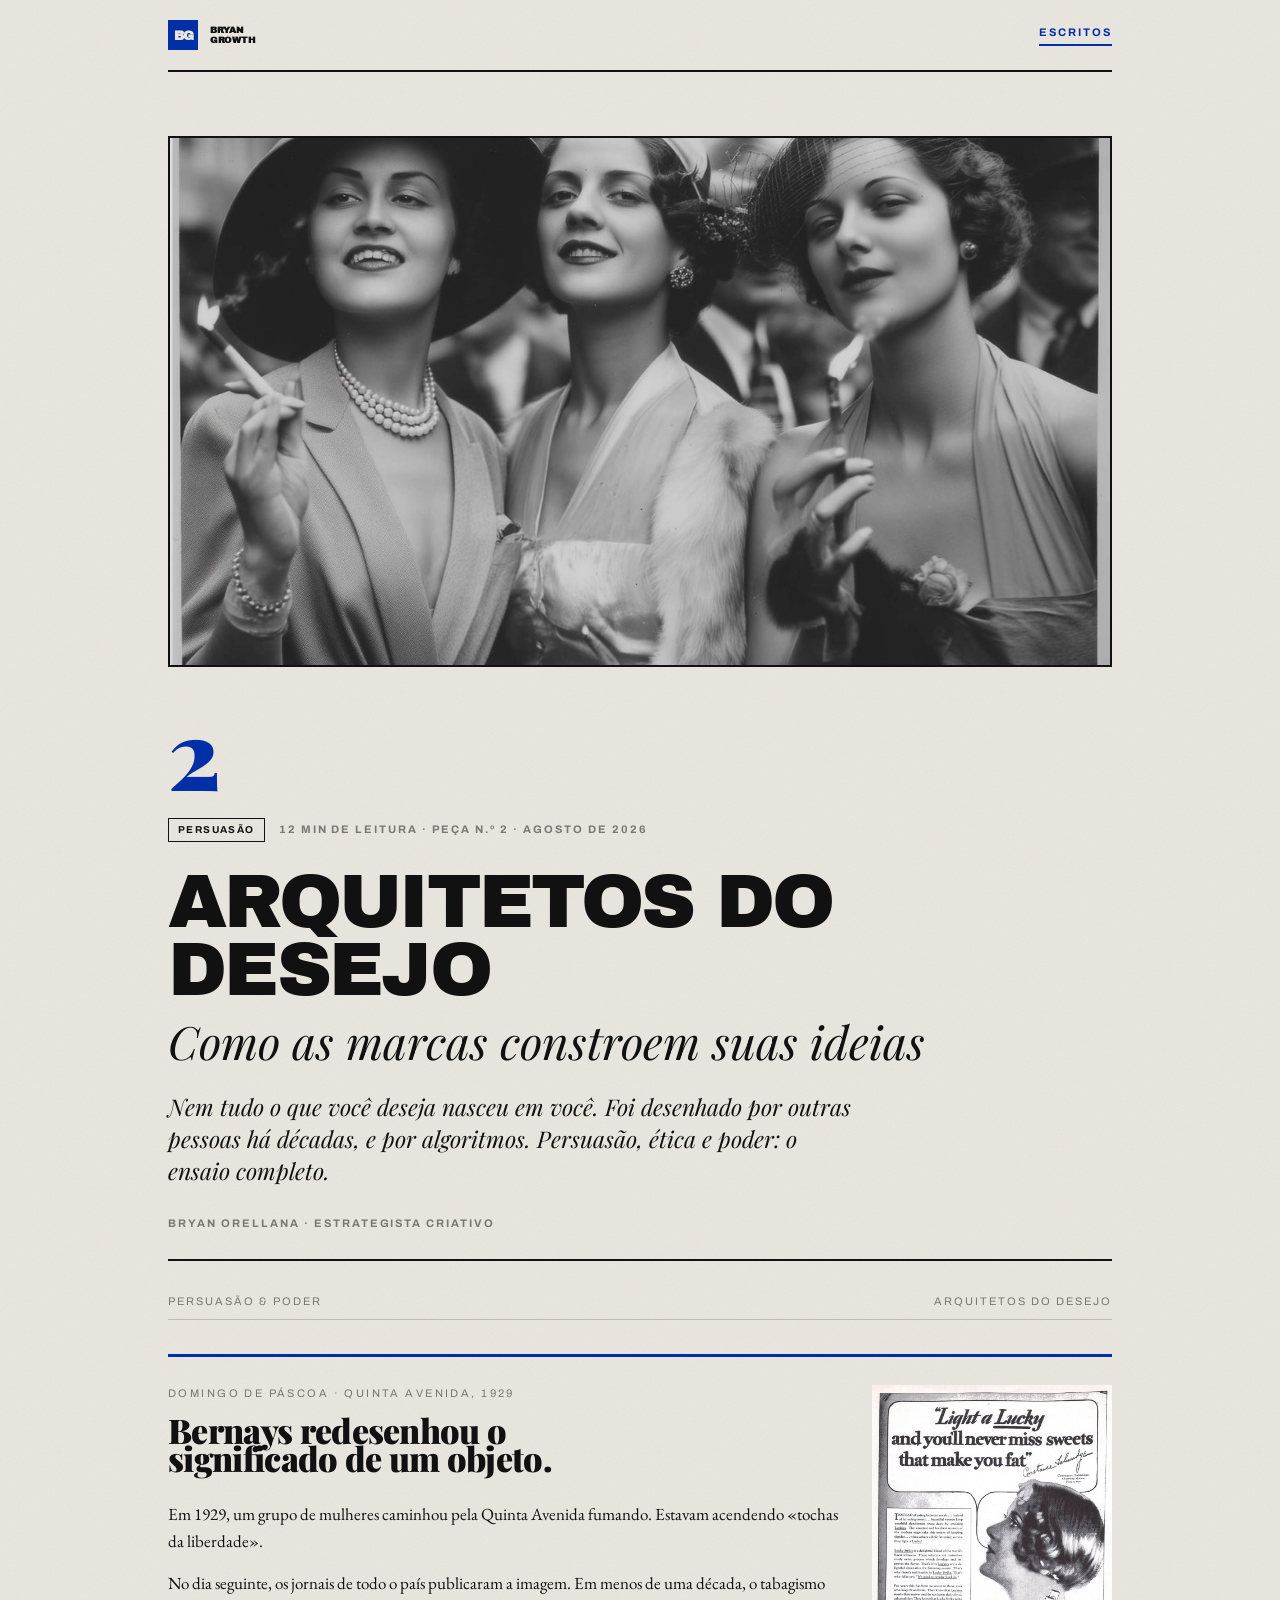
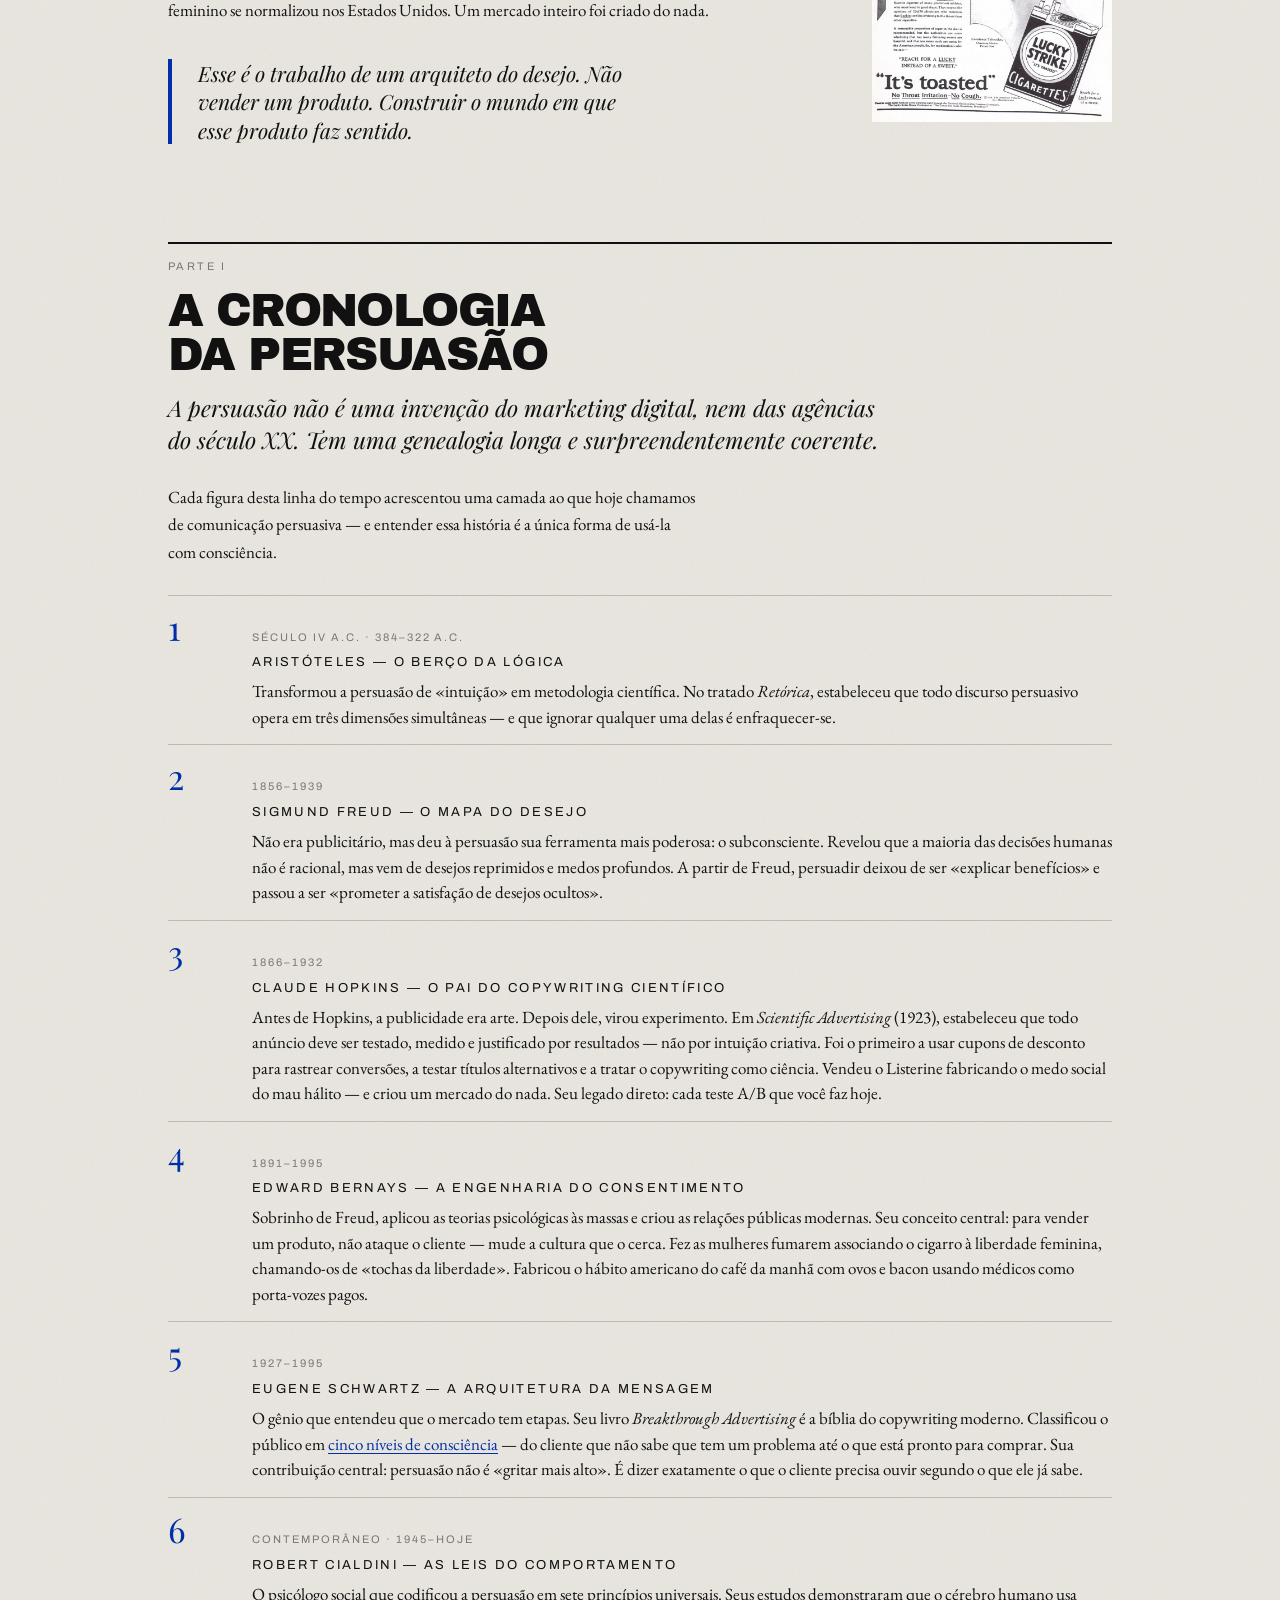
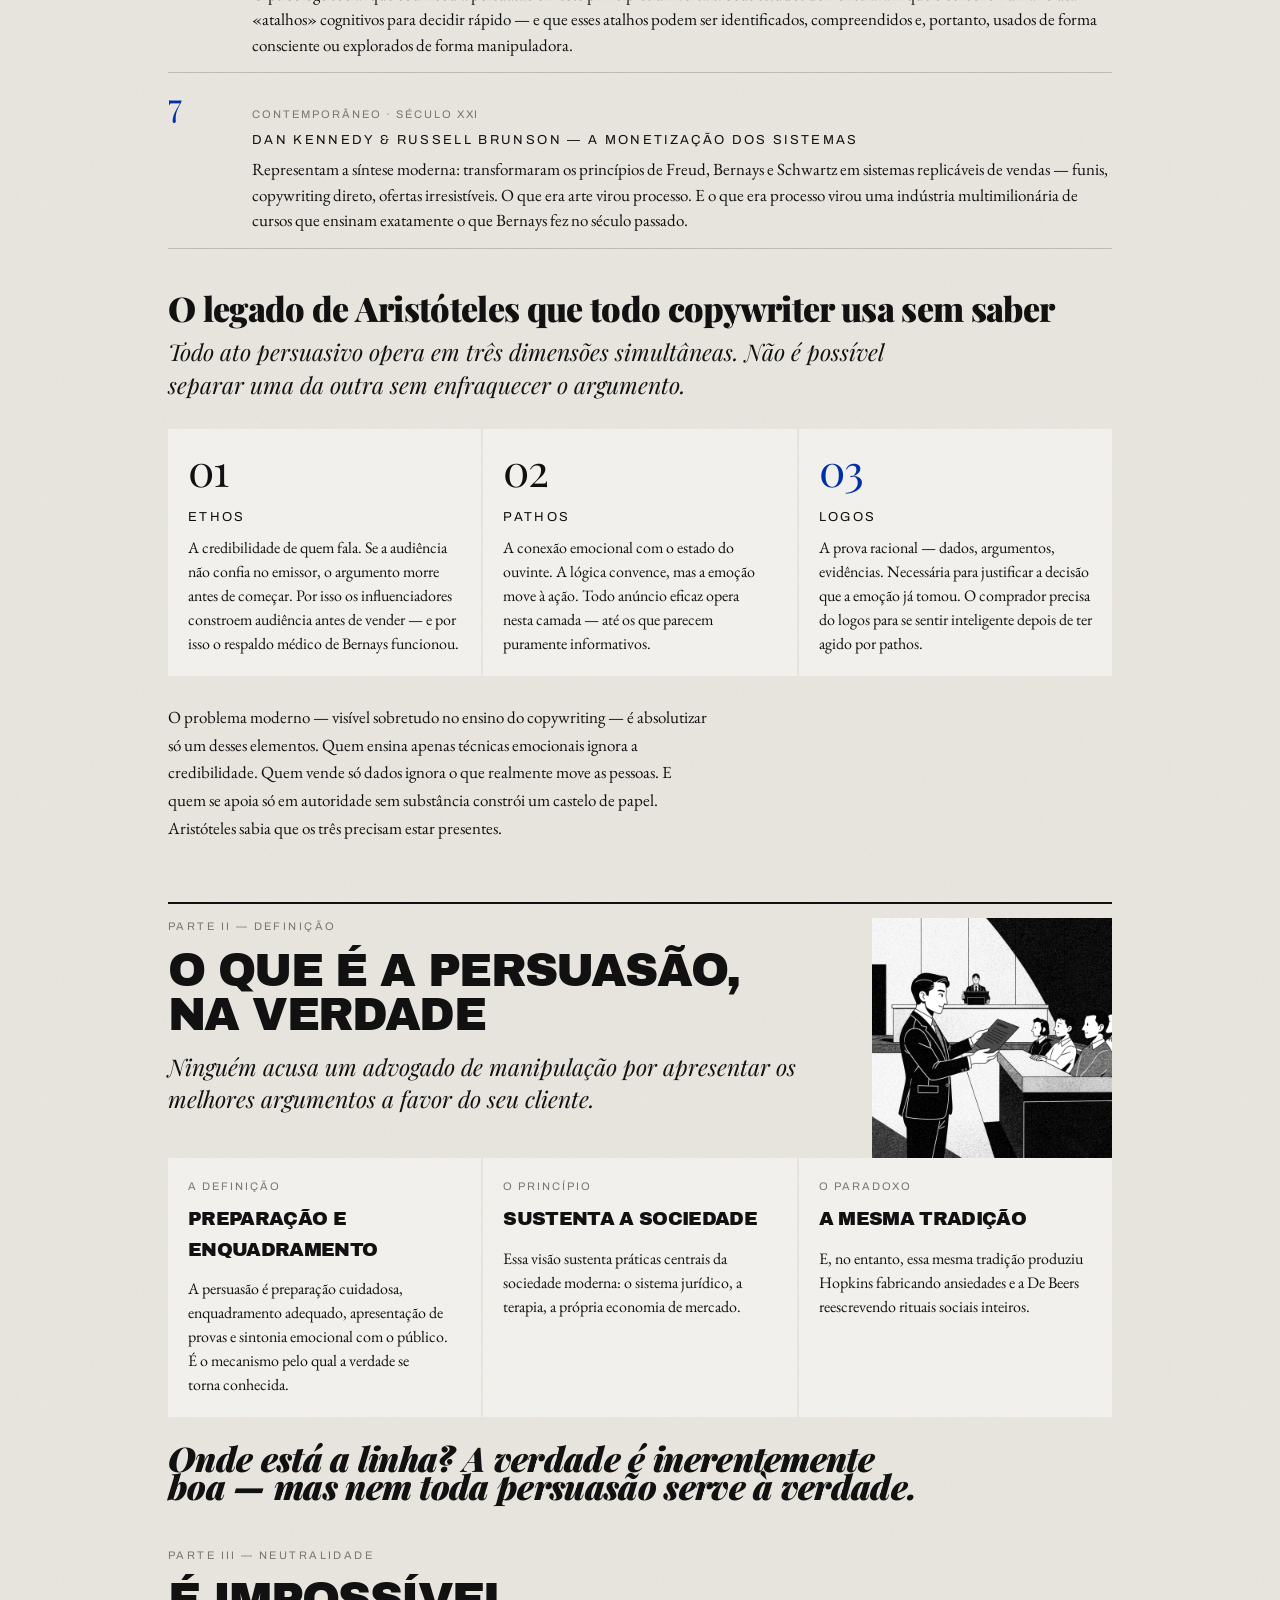
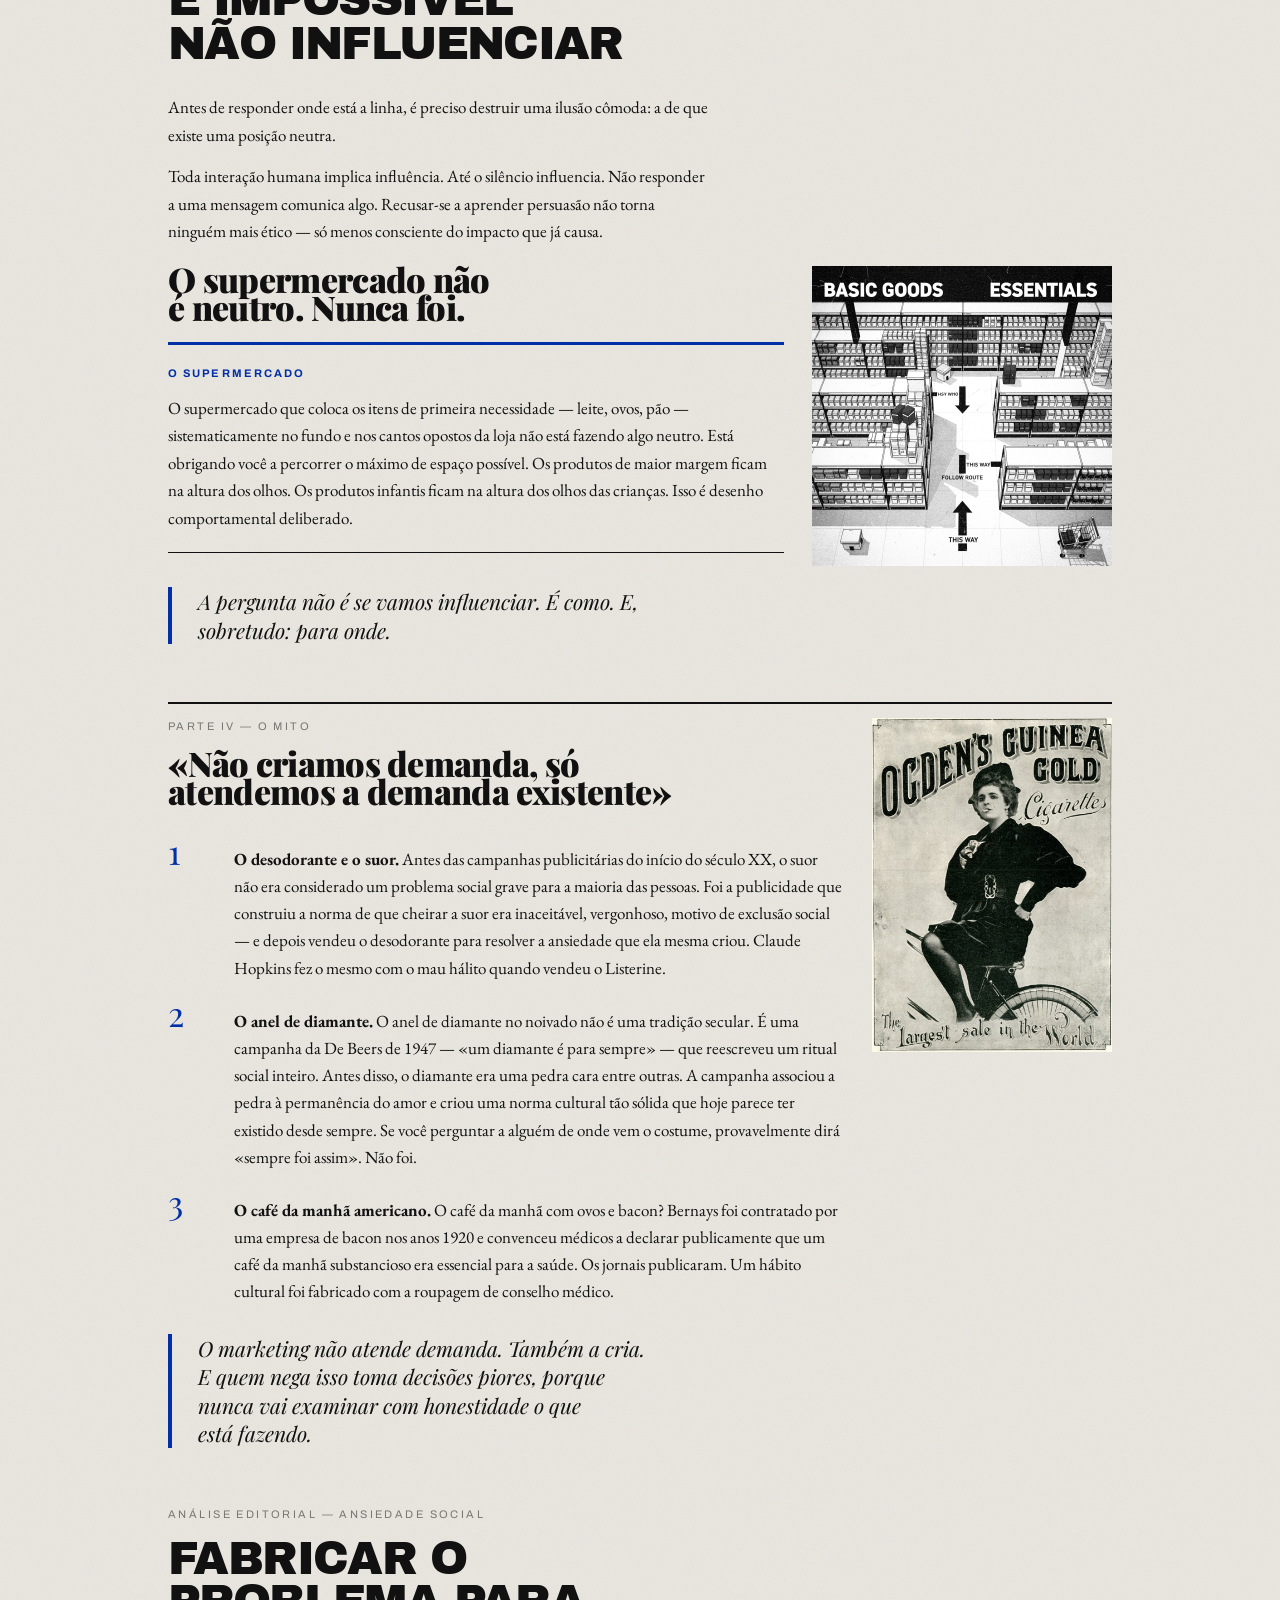
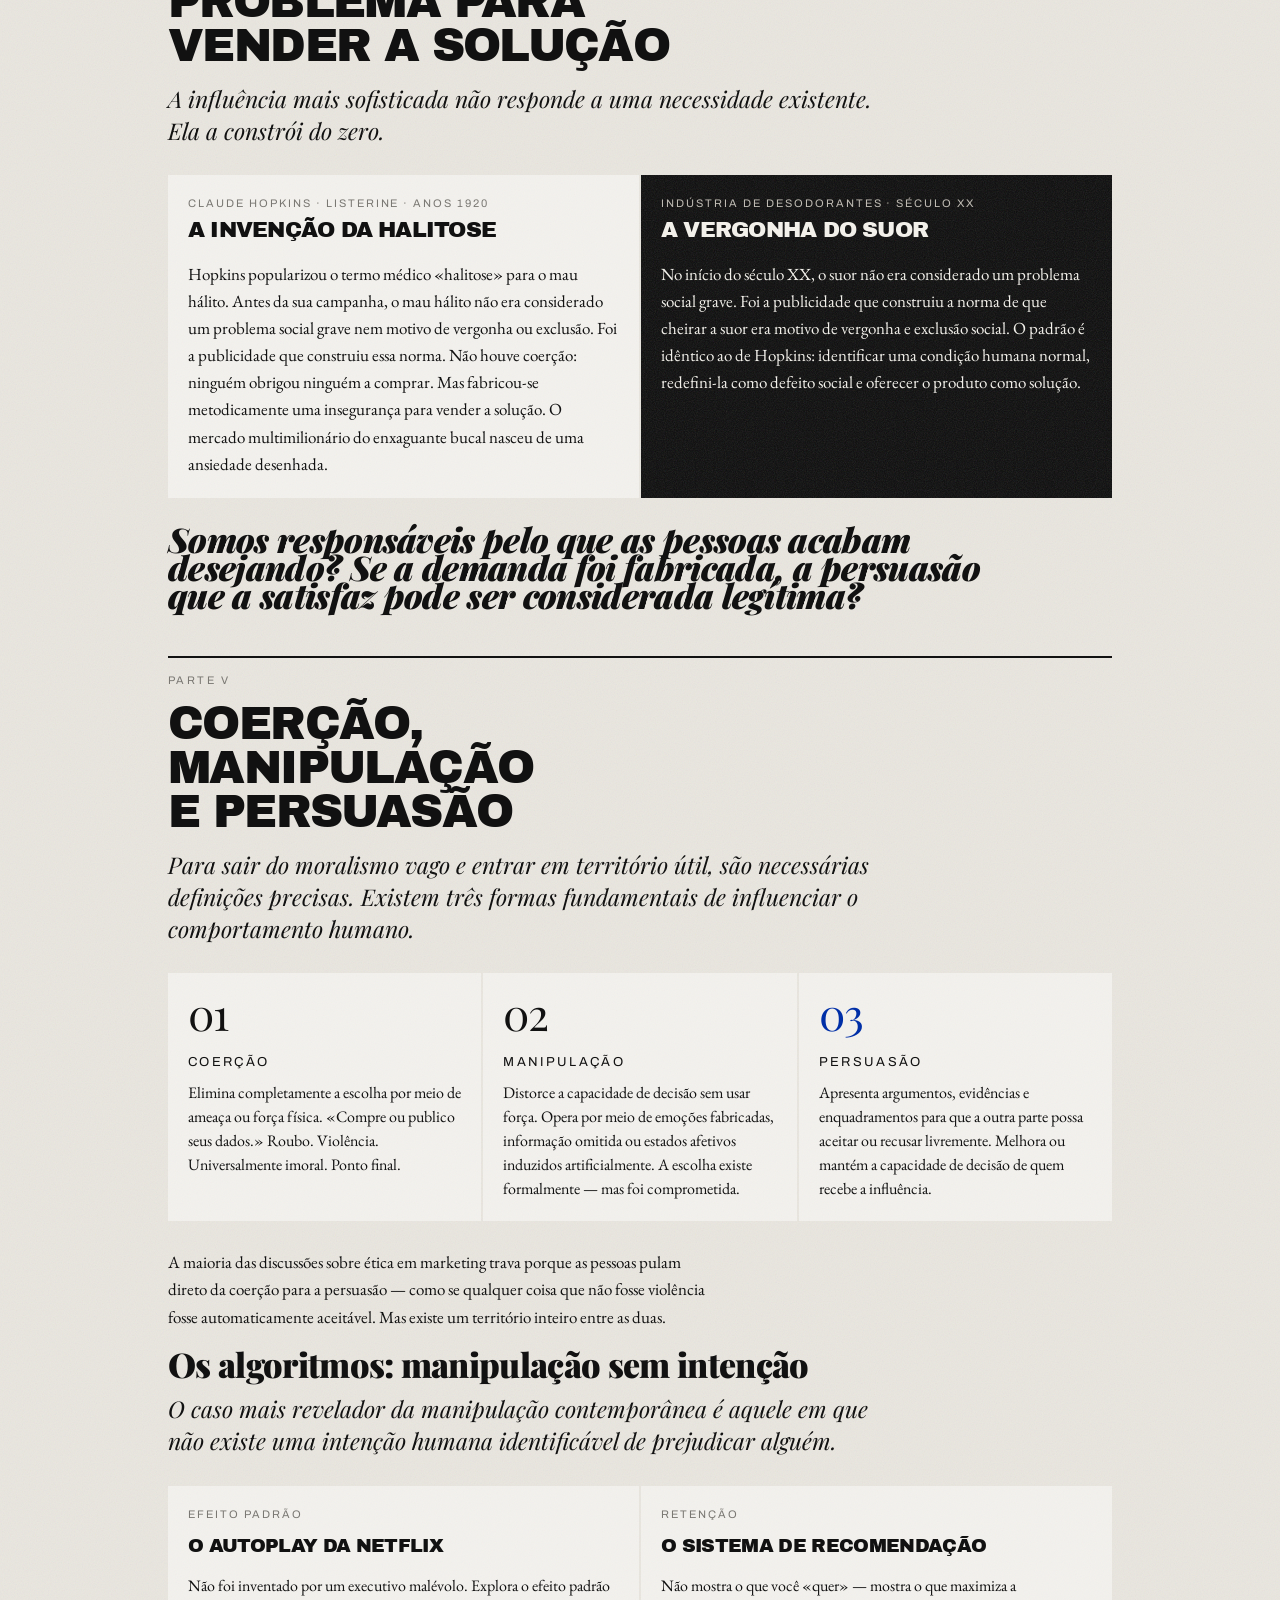
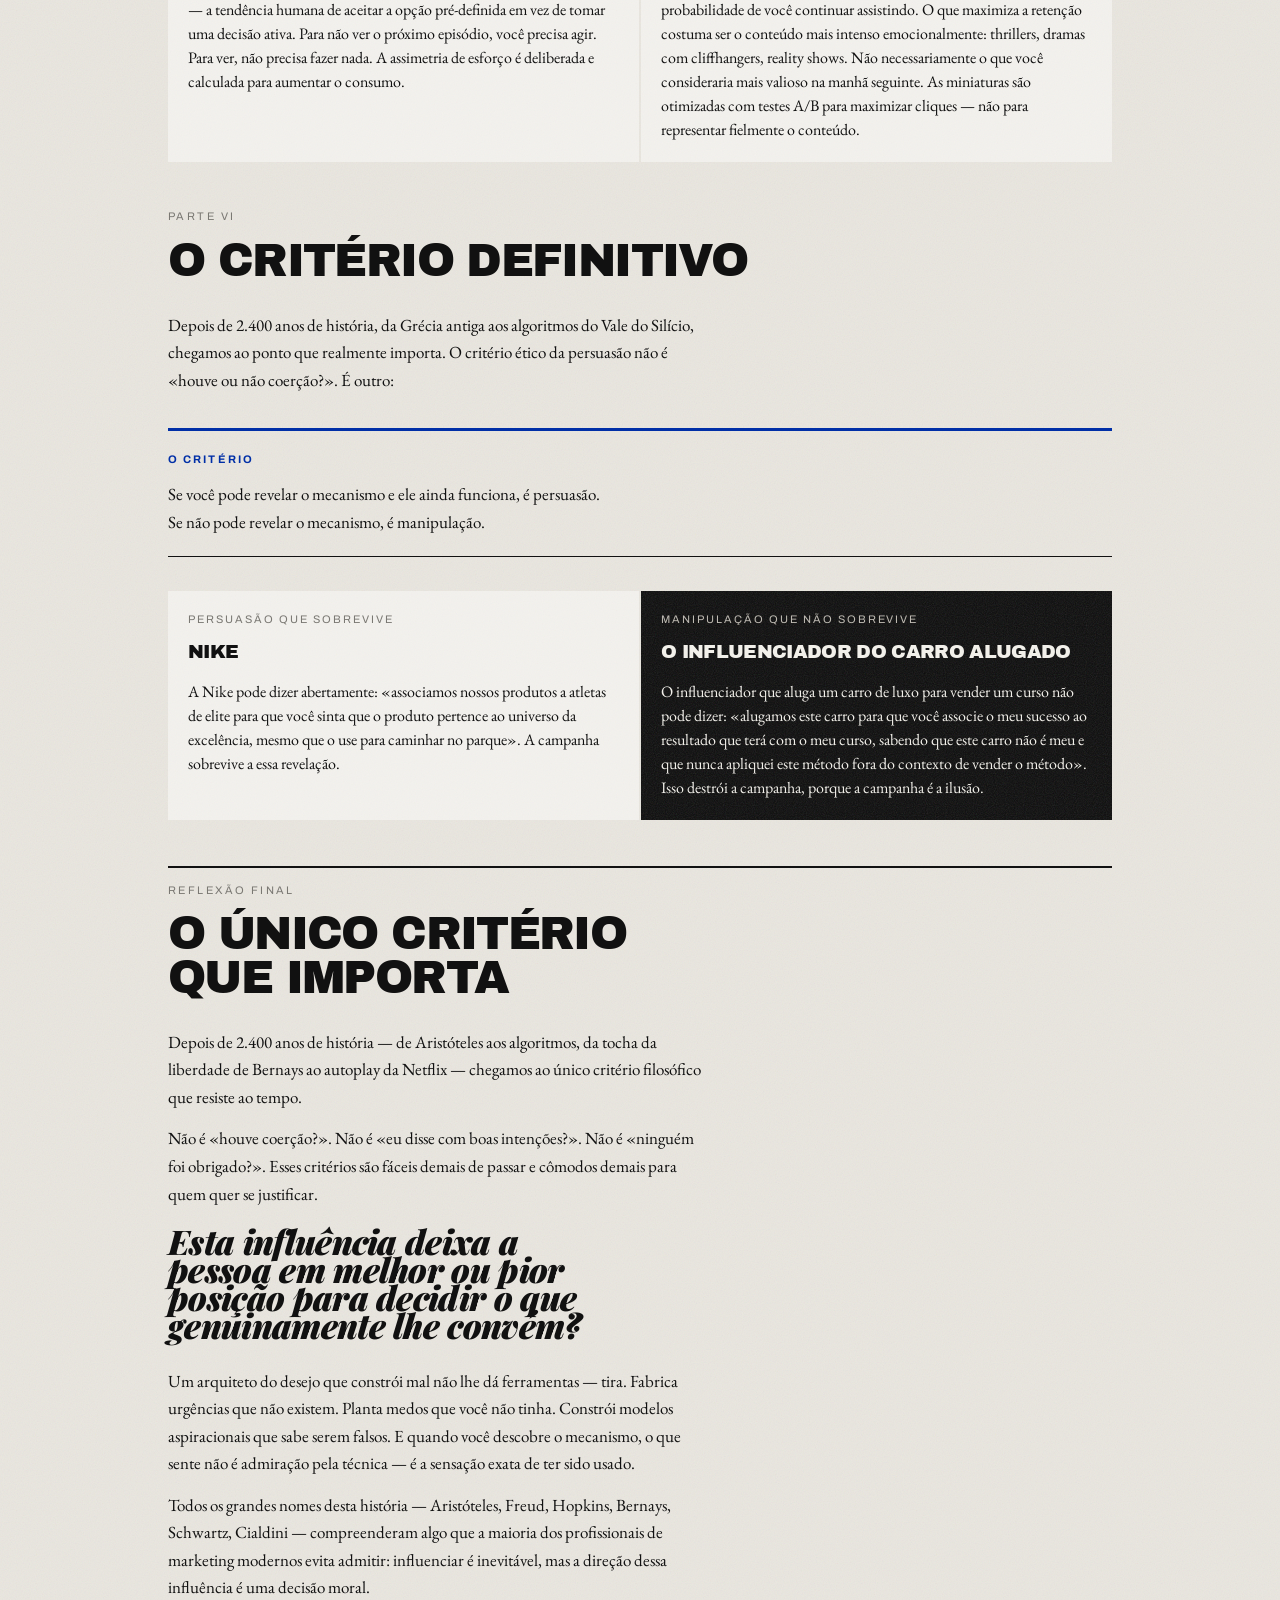
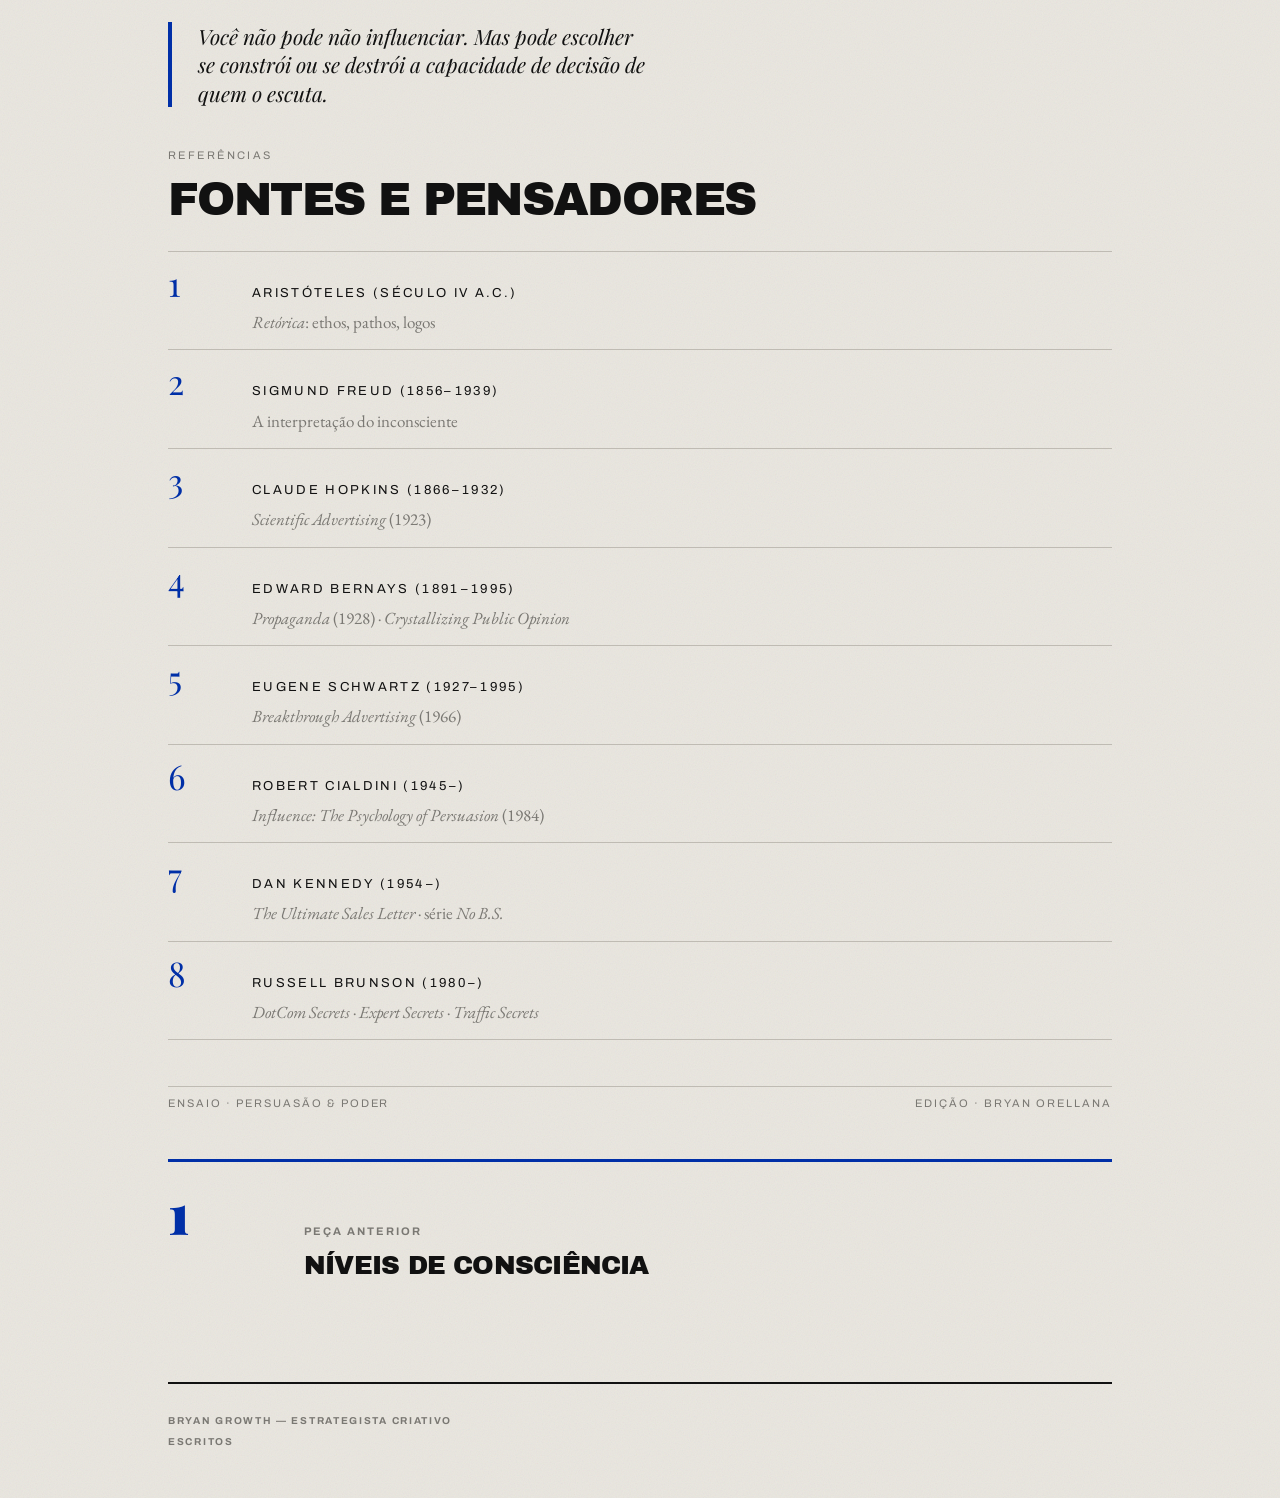
==== escritos/arquitetos-do-desejo/index.html @ 9d0dfe06 "Peça 2 em português: Arquitetos do desejo Tradução completa do ensaio para pt-BR (título, metas, cor" ====
<!DOCTYPE html>
<html lang="pt-BR">
<head>
<meta charset="utf-8">
<meta name="viewport" content="width=device-width, initial-scale=1">
<title>Arquitetos do desejo — Peça n.º 2 · Bryan Growth</title>
<meta name="description" content="Como as marcas constroem suas ideias. De Aristóteles aos algoritmos: a cronologia da persuasão, a diferença entre coerção, manipulação e persuasão, e o único critério que resiste ao tempo.">
<meta name="theme-color" content="#E9E6DF">
<meta property="og:type" content="article">
<meta property="og:title" content="Arquitetos do desejo — Como as marcas constroem suas ideias">
<meta property="og:description" content="Nem tudo o que você deseja nasceu em você. Foi desenhado por outras pessoas há décadas, e por algoritmos.">
<meta property="og:image" content="imagens/img-1.jpg">
<link rel="icon" type="image/svg+xml" href="../../assets/logo/logo-bg-positivo.svg">
<link rel="preconnect" href="https://fonts.googleapis.com">
<link rel="preconnect" href="https://fonts.gstatic.com" crossorigin>
<link rel="stylesheet" href="../../assets/css/bryan-growth.css">
</head>
<body>
<div class="sitio">

  <div class="marco">
    <header class="encabezado">
      <a class="encabezado__marca" href="../../index.html" aria-label="Bryan Growth — início">
        <svg class="marca" viewBox="0 0 360 100" height="30" width="108" role="img" aria-label="Bryan Growth">
          <title>Bryan Growth — monograma BG</title>
          <rect width="100" height="100" fill="#002FA7"></rect>
          <text x="51.2" y="68" text-anchor="middle" font-family="Archivo Black, Arial Black, Helvetica, sans-serif" font-weight="900" font-size="44" letter-spacing="-2.42" fill="#E9E6DF">BG</text>
          <text x="140" y="44" font-family="Archivo Black, Arial Black, Helvetica, sans-serif" font-weight="900" font-size="30" letter-spacing="-0.9" fill="#111111">BRYAN</text>
          <text x="140" y="78" font-family="Archivo Black, Arial Black, Helvetica, sans-serif" font-weight="900" font-size="30" letter-spacing="-0.9" fill="#111111">GROWTH</text>
        </svg>
      </a>
      <nav class="encabezado__nav" aria-label="Principal">
        <a class="encabezado__enlace encabezado__enlace--activo" href="../../index.html">Escritos</a>
      </nav>
    </header>
  </div>

  <article class="artigo marco">

    <!-- Portada 16:9 -->
    <img class="portadilla" src="imagens/img-1.jpg" alt="" width="1200" height="675" fetchpriority="high">

    <header class="artigo__cab">
      <div class="numero numero--xl numero--klein" aria-label="Peça número 2"><div class="numero__n">2</div></div>
      <div class="artigo__meta">
        <span class="etiqueta">Persuasão</span>
        <span class="versalita versalita--gris">12 min de leitura · Peça n.º 2 · agosto de 2026</span>
      </div>
      <h1 class="artigo__titulo">
        <span class="artigo__titulo-grotesca">Arquitetos do desejo</span>
        <span class="artigo__titulo-didona">Como as marcas constroem suas ideias</span>
      </h1>
      <p class="entradilla">Nem tudo o que você deseja nasceu em você. Foi desenhado por outras pessoas há décadas, e por algoritmos. Persuasão, ética e poder: o ensaio completo.</p>
      <div class="versalita versalita--gris artigo__autor">Bryan Orellana · estrategista criativo</div>
    </header>

    <hr class="filete filete--tinta">

    <div class="pagina">

      <div class="cabecera">
        <span class="solo-mobile">Peça n.º 2</span>
        <span class="solo-desktop">Persuasão &amp; poder</span>
        <span>Arquitetos do desejo</span>
      </div>

      <!-- Abertura: Domingo de Páscoa -->
      <section id="domingo-de-pascoa" class="disciplinas">
        <hr class="filete filete--acento">
        <div class="lado-foto">
          <div>
            <div class="sec-cab">
              <div class="kicker kicker--ancho">Domingo de Páscoa · Quinta Avenida, 1929</div>
              <h2 class="titular titular--didona titular--golpe">Bernays redesenhou o significado de um objeto.</h2>
            </div>
            <p class="cuerpo">Em 1929, um grupo de mulheres caminhou pela Quinta Avenida fumando. Estavam acendendo «tochas da liberdade».</p>
            <p class="cuerpo">No dia seguinte, os jornais de todo o país publicaram a imagem. Em menos de uma década, o tabagismo feminino se normalizou nos Estados Unidos. Um mercado inteiro foi criado do nada.</p>
            <figure class="cita">
              <blockquote><p class="cita__texto">Esse é o trabalho de um arquiteto do desejo. Não vender um produto. Construir o mundo em que esse produto faz sentido.</p></blockquote>
            </figure>
          </div>
          <div class="lado-foto__foto"><img class="foto" src="imagens/img-2.jpg" alt="Anúncio da Lucky Strike de 1929: «Reach for a Lucky instead of a sweet»" width="856" height="1200" loading="lazy"></div>
        </div>
      </section>

      <!-- Parte I — Cronologia -->
      <section id="cronologia">
        <hr class="filete filete--tinta">
        <div class="sec-cab" style="padding-top:14px">
          <div class="kicker kicker--ancho">Parte I</div>
          <h2 class="titular titular--grotesca titular--seccion">A cronologia da persuasão</h2>
          <p class="entradilla">A persuasão não é uma invenção do marketing digital, nem das agências do século XX. Tem uma genealogia longa e surpreendentemente coerente.</p>
        </div>
        <div class="texto">
          <p class="cuerpo">Cada figura desta linha do tempo acrescentou uma camada ao que hoje chamamos de comunicação persuasiva — e entender essa história é a única forma de usá-la com consciência.</p>
        </div>
        <div class="niveles" style="margin-top:28px">
          <div class="nivel">
            <div class="numero numero--m numero--klein"><div class="numero__n">1</div></div>
            <div>
              <div class="nivel__kicker">Século IV a.C. · 384–322 a.C.</div>
              <div class="nivel__titulo">Aristóteles — O berço da lógica</div>
              <p class="nivel__texto nivel__texto--tinta">Transformou a persuasão de «intuição» em metodologia científica. No tratado <em>Retórica</em>, estabeleceu que todo discurso persuasivo opera em três dimensões simultâneas — e que ignorar qualquer uma delas é enfraquecer-se.</p>
            </div>
          </div>
          <div class="nivel">
            <div class="numero numero--m numero--klein"><div class="numero__n">2</div></div>
            <div>
              <div class="nivel__kicker">1856–1939</div>
              <div class="nivel__titulo">Sigmund Freud — O mapa do desejo</div>
              <p class="nivel__texto nivel__texto--tinta">Não era publicitário, mas deu à persuasão sua ferramenta mais poderosa: o subconsciente. Revelou que a maioria das decisões humanas não é racional, mas vem de desejos reprimidos e medos profundos. A partir de Freud, persuadir deixou de ser «explicar benefícios» e passou a ser «prometer a satisfação de desejos ocultos».</p>
            </div>
          </div>
          <div class="nivel">
            <div class="numero numero--m numero--klein"><div class="numero__n">3</div></div>
            <div>
              <div class="nivel__kicker">1866–1932</div>
              <div class="nivel__titulo">Claude Hopkins — O pai do copywriting científico</div>
              <p class="nivel__texto nivel__texto--tinta">Antes de Hopkins, a publicidade era arte. Depois dele, virou experimento. Em <em>Scientific Advertising</em> (1923), estabeleceu que todo anúncio deve ser testado, medido e justificado por resultados — não por intuição criativa. Foi o primeiro a usar cupons de desconto para rastrear conversões, a testar títulos alternativos e a tratar o copywriting como ciência. Vendeu o Listerine fabricando o medo social do mau hálito — e criou um mercado do nada. Seu legado direto: cada teste A/B que você faz hoje.</p>
            </div>
          </div>
          <div class="nivel">
            <div class="numero numero--m numero--klein"><div class="numero__n">4</div></div>
            <div>
              <div class="nivel__kicker">1891–1995</div>
              <div class="nivel__titulo">Edward Bernays — A engenharia do consentimento</div>
              <p class="nivel__texto nivel__texto--tinta">Sobrinho de Freud, aplicou as teorias psicológicas às massas e criou as relações públicas modernas. Seu conceito central: para vender um produto, não ataque o cliente — mude a cultura que o cerca. Fez as mulheres fumarem associando o cigarro à liberdade feminina, chamando-os de «tochas da liberdade». Fabricou o hábito americano do café da manhã com ovos e bacon usando médicos como porta-vozes pagos.</p>
            </div>
          </div>
          <div class="nivel">
            <div class="numero numero--m numero--klein"><div class="numero__n">5</div></div>
            <div>
              <div class="nivel__kicker">1927–1995</div>
              <div class="nivel__titulo">Eugene Schwartz — A arquitetura da mensagem</div>
              <p class="nivel__texto nivel__texto--tinta">O gênio que entendeu que o mercado tem etapas. Seu livro <em>Breakthrough Advertising</em> é a bíblia do copywriting moderno. Classificou o público em <a href="../niveis-de-consciencia/">cinco níveis de consciência</a> — do cliente que não sabe que tem um problema até o que está pronto para comprar. Sua contribuição central: persuasão não é «gritar mais alto». É dizer exatamente o que o cliente precisa ouvir segundo o que ele já sabe.</p>
            </div>
          </div>
          <div class="nivel">
            <div class="numero numero--m numero--klein"><div class="numero__n">6</div></div>
            <div>
              <div class="nivel__kicker">Contemporâneo · 1945–hoje</div>
              <div class="nivel__titulo">Robert Cialdini — As leis do comportamento</div>
              <p class="nivel__texto nivel__texto--tinta">O psicólogo social que codificou a persuasão em sete princípios universais. Seus estudos demonstraram que o cérebro humano usa «atalhos» cognitivos para decidir rápido — e que esses atalhos podem ser identificados, compreendidos e, portanto, usados de forma consciente ou explorados de forma manipuladora.</p>
            </div>
          </div>
          <div class="nivel">
            <div class="numero numero--m numero--klein"><div class="numero__n">7</div></div>
            <div>
              <div class="nivel__kicker">Contemporâneo · século XXI</div>
              <div class="nivel__titulo">Dan Kennedy &amp; Russell Brunson — A monetização dos sistemas</div>
              <p class="nivel__texto nivel__texto--tinta">Representam a síntese moderna: transformaram os princípios de Freud, Bernays e Schwartz em sistemas replicáveis de vendas — funis, copywriting direto, ofertas irresistíveis. O que era arte virou processo. E o que era processo virou uma indústria multimilionária de cursos que ensinam exatamente o que Bernays fez no século passado.</p>
            </div>
          </div>
        </div>
      </section>

      <!-- Aristóteles: Ethos, Pathos, Logos -->
      <section id="aristoteles">
        <div class="sec-cab">
          <h2 class="titular titular--didona titular--golpe">O legado de Aristóteles que todo copywriter usa sem saber</h2>
          <p class="entradilla">Todo ato persuasivo opera em três dimensões simultâneas. Não é possível separar uma da outra sem enfraquecer o argumento.</p>
        </div>
        <div class="mosaico mosaico--3" style="margin-bottom:28px">
          <div class="velo">
            <div class="numero numero--m"><div class="numero__n">01</div></div>
            <div class="velo__titulo">Ethos</div>
            <p class="velo__texto">A credibilidade de quem fala. Se a audiência não confia no emissor, o argumento morre antes de começar. Por isso os influenciadores constroem audiência antes de vender — e por isso o respaldo médico de Bernays funcionou.</p>
          </div>
          <div class="velo">
            <div class="numero numero--m"><div class="numero__n">02</div></div>
            <div class="velo__titulo">Pathos</div>
            <p class="velo__texto">A conexão emocional com o estado do ouvinte. A lógica convence, mas a emoção move à ação. Todo anúncio eficaz opera nesta camada — até os que parecem puramente informativos.</p>
          </div>
          <div class="velo">
            <div class="numero numero--m numero--klein"><div class="numero__n">03</div></div>
            <div class="velo__titulo">Logos</div>
            <p class="velo__texto">A prova racional — dados, argumentos, evidências. Necessária para justificar a decisão que a emoção já tomou. O comprador precisa do logos para se sentir inteligente depois de ter agido por pathos.</p>
          </div>
        </div>
        <div class="texto">
          <p class="cuerpo cuerpo--ultimo">O problema moderno — visível sobretudo no ensino do copywriting — é absolutizar só um desses elementos. Quem ensina apenas técnicas emocionais ignora a credibilidade. Quem vende só dados ignora o que realmente move as pessoas. E quem se apoia só em autoridade sem substância constrói um castelo de papel. Aristóteles sabia que os três precisam estar presentes.</p>
        </div>
      </section>

      <!-- Parte II — Definição -->
      <section id="definicao">
        <hr class="filete filete--tinta">
        <div class="lado-foto" style="padding-top:14px">
          <div>
            <div class="sec-cab">
              <div class="kicker kicker--ancho">Parte II — Definição</div>
              <h2 class="titular titular--grotesca titular--seccion">O que é a persuasão, na verdade</h2>
              <p class="entradilla">Ninguém acusa um advogado de manipulação por apresentar os melhores argumentos a favor do seu cliente.</p>
            </div>
          </div>
          <div class="lado-foto__foto"><img class="foto" src="imagens/img-4.jpg" alt="" width="1200" height="1200" loading="lazy"></div>
        </div>
        <div class="mosaico mosaico--3" style="margin-bottom:28px">
          <div class="velo">
            <div class="velo__kicker">A definição</div>
            <div class="fuerza__titulo">Preparação e enquadramento</div>
            <p class="velo__texto">A persuasão é preparação cuidadosa, enquadramento adequado, apresentação de provas e sintonia emocional com o público. É o mecanismo pelo qual a verdade se torna conhecida.</p>
          </div>
          <div class="velo">
            <div class="velo__kicker">O princípio</div>
            <div class="fuerza__titulo">Sustenta a sociedade</div>
            <p class="velo__texto">Essa visão sustenta práticas centrais da sociedade moderna: o sistema jurídico, a terapia, a própria economia de mercado.</p>
          </div>
          <div class="velo">
            <div class="velo__kicker">O paradoxo</div>
            <div class="fuerza__titulo">A mesma tradição</div>
            <p class="velo__texto">E, no entanto, essa mesma tradição produziu Hopkins fabricando ansiedades e a De Beers reescrevendo rituais sociais inteiros.</p>
          </div>
        </div>
        <h3 class="titular titular--didona titular--golpe titular--italica">Onde está a linha? A verdade é inerentemente boa — mas nem toda persuasão serve à verdade.</h3>
      </section>

      <!-- Parte III — Neutralidade -->
      <section id="neutralidade">
        <div class="sec-cab">
          <div class="kicker kicker--ancho">Parte III — Neutralidade</div>
          <h2 class="titular titular--grotesca titular--seccion">É impossível não influenciar</h2>
        </div>
        <div class="texto">
          <p class="cuerpo">Antes de responder onde está a linha, é preciso destruir uma ilusão cômoda: a de que existe uma posição neutra.</p>
          <p class="cuerpo cuerpo--sep">Toda interação humana implica influência. Até o silêncio influencia. Não responder a uma mensagem comunica algo. Recusar-se a aprender persuasão não torna ninguém mais ético — só menos consciente do impacto que já causa.</p>
        </div>
        <div class="lado-foto lado-foto--ancha">
          <div>
            <h3 class="titular titular--didona titular--golpe" style="margin-bottom:20px">O supermercado não é neutro. Nunca foi.</h3>
            <div class="nota" style="margin-top:0">
              <span class="nota__etiqueta">O supermercado</span>
              <div class="nota__cuerpo">O supermercado que coloca os itens de primeira necessidade — leite, ovos, pão — sistematicamente no fundo e nos cantos opostos da loja não está fazendo algo neutro. Está obrigando você a percorrer o máximo de espaço possível. Os produtos de maior margem ficam na altura dos olhos. Os produtos infantis ficam na altura dos olhos das crianças. Isso é desenho comportamental deliberado.</div>
            </div>
            <figure class="cita" style="margin-bottom:0">
              <blockquote><p class="cita__texto">A pergunta não é se vamos influenciar. É como. E, sobretudo: para onde.</p></blockquote>
            </figure>
          </div>
          <div class="lado-foto__foto"><img class="foto" src="imagens/img-5.jpg" alt="" width="1200" height="1200" loading="lazy"></div>
        </div>
      </section>

      <!-- Parte IV — O mito da demanda -->
      <section id="demanda">
        <hr class="filete filete--tinta">
        <div class="lado-foto lado-foto--abajo" style="padding-top:14px">
          <div>
            <div class="sec-cab">
              <div class="kicker kicker--ancho">Parte IV — O mito</div>
              <h2 class="titular titular--didona titular--golpe">«Não criamos demanda, só atendemos a demanda existente»</h2>
            </div>
            <div class="pasos" style="margin-bottom:28px">
              <div>
                <div class="numero numero--m numero--klein"><div class="numero__n">1</div></div>
                <p><strong>O desodorante e o suor.</strong> Antes das campanhas publicitárias do início do século XX, o suor não era considerado um problema social grave para a maioria das pessoas. Foi a publicidade que construiu a norma de que cheirar a suor era inaceitável, vergonhoso, motivo de exclusão social — e depois vendeu o desodorante para resolver a ansiedade que ela mesma criou. Claude Hopkins fez o mesmo com o mau hálito quando vendeu o Listerine.</p>
              </div>
              <div>
                <div class="numero numero--m numero--klein"><div class="numero__n">2</div></div>
                <p><strong>O anel de diamante.</strong> O anel de diamante no noivado não é uma tradição secular. É uma campanha da De Beers de 1947 — «um diamante é para sempre» — que reescreveu um ritual social inteiro. Antes disso, o diamante era uma pedra cara entre outras. A campanha associou a pedra à permanência do amor e criou uma norma cultural tão sólida que hoje parece ter existido desde sempre. Se você perguntar a alguém de onde vem o costume, provavelmente dirá «sempre foi assim». Não foi.</p>
              </div>
              <div>
                <div class="numero numero--m numero--klein"><div class="numero__n">3</div></div>
                <p><strong>O café da manhã americano.</strong> O café da manhã com ovos e bacon? Bernays foi contratado por uma empresa de bacon nos anos 1920 e convenceu médicos a declarar publicamente que um café da manhã substancioso era essencial para a saúde. Os jornais publicaram. Um hábito cultural foi fabricado com a roupagem de conselho médico.</p>
              </div>
            </div>
            <figure class="cita" style="margin:0">
              <blockquote><p class="cita__texto">O marketing não atende demanda. Também a cria. E quem nega isso toma decisões piores, porque nunca vai examinar com honestidade o que está fazendo.</p></blockquote>
            </figure>
          </div>
          <div class="lado-foto__foto"><img class="foto" src="imagens/img-3.jpg" alt="Anúncio da Ogden's Guinea Gold Cigarettes, fim do século XIX" width="862" height="1200" loading="lazy"></div>
        </div>
      </section>

      <!-- Ansiedade social -->
      <section id="ansiedade">
        <div class="sec-cab">
          <div class="kicker kicker--ancho">Análise editorial — Ansiedade social</div>
          <h2 class="titular titular--grotesca titular--seccion">Fabricar o problema para vender a solução</h2>
          <p class="entradilla">A influência mais sofisticada não responde a uma necessidade existente. Ela a constrói do zero.</p>
        </div>
        <div class="mosaico mosaico--2" style="margin-bottom:28px">
          <div class="velo">
            <div class="velo__kicker">Claude Hopkins · Listerine · anos 1920</div>
            <div class="producto__titulo">A invenção da halitose</div>
            <p class="producto__texto">Hopkins popularizou o termo médico «halitose» para o mau hálito. Antes da sua campanha, o mau hálito não era considerado um problema social grave nem motivo de vergonha ou exclusão. Foi a publicidade que construiu essa norma. Não houve coerção: ninguém obrigou ninguém a comprar. Mas fabricou-se metodicamente uma insegurança para vender a solução. O mercado multimilionário do enxaguante bucal nasceu de uma ansiedade desenhada.</p>
          </div>
          <div class="velo velo--negro">
            <div class="velo__kicker">Indústria de desodorantes · século XX</div>
            <div class="producto__titulo">A vergonha do suor</div>
            <p class="producto__texto">No início do século XX, o suor não era considerado um problema social grave. Foi a publicidade que construiu a norma de que cheirar a suor era motivo de vergonha e exclusão social. O padrão é idêntico ao de Hopkins: identificar uma condição humana normal, redefini-la como defeito social e oferecer o produto como solução.</p>
          </div>
        </div>
        <h3 class="titular titular--didona titular--golpe titular--italica">Somos responsáveis pelo que as pessoas acabam desejando? Se a demanda foi fabricada, a persuasão que a satisfaz pode ser considerada legítima?</h3>
      </section>

      <!-- Parte V — Coerção, manipulação e persuasão -->
      <section id="tres-formas">
        <hr class="filete filete--tinta">
        <div class="sec-cab" style="padding-top:14px">
          <div class="kicker kicker--ancho">Parte V</div>
          <h2 class="titular titular--grotesca titular--seccion">Coerção, manipulação e persuasão</h2>
          <p class="entradilla">Para sair do moralismo vago e entrar em território útil, são necessárias definições precisas. Existem três formas fundamentais de influenciar o comportamento humano.</p>
        </div>
        <div class="mosaico mosaico--3" style="margin-bottom:28px">
          <div class="velo">
            <div class="numero numero--m"><div class="numero__n">01</div></div>
            <div class="velo__titulo">Coerção</div>
            <p class="velo__texto">Elimina completamente a escolha por meio de ameaça ou força física. «Compre ou publico seus dados.» Roubo. Violência. Universalmente imoral. Ponto final.</p>
          </div>
          <div class="velo">
            <div class="numero numero--m"><div class="numero__n">02</div></div>
            <div class="velo__titulo">Manipulação</div>
            <p class="velo__texto">Distorce a capacidade de decisão sem usar força. Opera por meio de emoções fabricadas, informação omitida ou estados afetivos induzidos artificialmente. A escolha existe formalmente — mas foi comprometida.</p>
          </div>
          <div class="velo">
            <div class="numero numero--m numero--klein"><div class="numero__n">03</div></div>
            <div class="velo__titulo">Persuasão</div>
            <p class="velo__texto">Apresenta argumentos, evidências e enquadramentos para que a outra parte possa aceitar ou recusar livremente. Melhora ou mantém a capacidade de decisão de quem recebe a influência.</p>
          </div>
        </div>
        <div class="texto">
          <p class="cuerpo cuerpo--sep">A maioria das discussões sobre ética em marketing trava porque as pessoas pulam direto da coerção para a persuasão — como se qualquer coisa que não fosse violência fosse automaticamente aceitável. Mas existe um território inteiro entre as duas.</p>
        </div>
        <div class="sec-cab">
          <h3 class="titular titular--didona titular--golpe">Os algoritmos: manipulação sem intenção</h3>
          <p class="entradilla">O caso mais revelador da manipulação contemporânea é aquele em que não existe uma intenção humana identificável de prejudicar alguém.</p>
        </div>
        <div class="mosaico mosaico--2">
          <div class="velo">
            <div class="velo__kicker">Efeito padrão</div>
            <div class="fuerza__titulo">O autoplay da Netflix</div>
            <p class="velo__texto">Não foi inventado por um executivo malévolo. Explora o efeito padrão — a tendência humana de aceitar a opção pré-definida em vez de tomar uma decisão ativa. Para não ver o próximo episódio, você precisa agir. Para ver, não precisa fazer nada. A assimetria de esforço é deliberada e calculada para aumentar o consumo.</p>
          </div>
          <div class="velo">
            <div class="velo__kicker">Retenção</div>
            <div class="fuerza__titulo">O sistema de recomendação</div>
            <p class="velo__texto">Não mostra o que você «quer» — mostra o que maximiza a probabilidade de você continuar assistindo. O que maximiza a retenção costuma ser o conteúdo mais intenso emocionalmente: thrillers, dramas com cliffhangers, reality shows. Não necessariamente o que você consideraria mais valioso na manhã seguinte. As miniaturas são otimizadas com testes A/B para maximizar cliques — não para representar fielmente o conteúdo.</p>
          </div>
        </div>
      </section>

      <!-- Parte VI — O critério definitivo -->
      <section id="criterio">
        <div class="sec-cab">
          <div class="kicker kicker--ancho">Parte VI</div>
          <h2 class="titular titular--grotesca titular--seccion">O critério definitivo</h2>
        </div>
        <div class="texto">
          <p class="cuerpo">Depois de 2.400 anos de história, da Grécia antiga aos algoritmos do Vale do Silício, chegamos ao ponto que realmente importa. O critério ético da persuasão não é «houve ou não coerção?». É outro:</p>
        </div>
        <div class="nota">
          <span class="nota__etiqueta">O critério</span>
          <div class="nota__cuerpo">Se você pode revelar o mecanismo e ele ainda funciona, é persuasão.<br>Se não pode revelar o mecanismo, é manipulação.</div>
        </div>
        <div class="mosaico mosaico--2">
          <div class="velo">
            <div class="velo__kicker">Persuasão que sobrevive</div>
            <div class="fuerza__titulo">Nike</div>
            <p class="velo__texto">A Nike pode dizer abertamente: «associamos nossos produtos a atletas de elite para que você sinta que o produto pertence ao universo da excelência, mesmo que o use para caminhar no parque». A campanha sobrevive a essa revelação.</p>
          </div>
          <div class="velo velo--negro">
            <div class="velo__kicker">Manipulação que não sobrevive</div>
            <div class="fuerza__titulo">O influenciador do carro alugado</div>
            <p class="velo__texto">O influenciador que aluga um carro de luxo para vender um curso não pode dizer: «alugamos este carro para que você associe o meu sucesso ao resultado que terá com o meu curso, sabendo que este carro não é meu e que nunca apliquei este método fora do contexto de vender o método». Isso destrói a campanha, porque a campanha é a ilusão.</p>
          </div>
        </div>
      </section>

      <!-- Conclusão -->
      <section id="conclusao" class="nivel5">
        <hr class="filete filete--tinta">
        <div class="sec-cab" style="padding-top:14px">
          <div class="kicker kicker--ancho">Reflexão final</div>
          <h2 class="titular titular--grotesca titular--seccion">O único critério que importa</h2>
        </div>
        <div class="texto">
          <p class="cuerpo">Depois de 2.400 anos de história — de Aristóteles aos algoritmos, da tocha da liberdade de Bernays ao autoplay da Netflix — chegamos ao único critério filosófico que resiste ao tempo.</p>
          <p class="cuerpo cuerpo--sep">Não é «houve coerção?». Não é «eu disse com boas intenções?». Não é «ninguém foi obrigado?». Esses critérios são fáceis demais de passar e cômodos demais para quem quer se justificar.</p>
          <h3 class="titular titular--didona titular--golpe titular--italica" style="margin-bottom:28px">Esta influência deixa a pessoa em melhor ou pior posição para decidir o que genuinamente lhe convém?</h3>
          <p class="cuerpo">Um arquiteto do desejo que constrói mal não lhe dá ferramentas — tira. Fabrica urgências que não existem. Planta medos que você não tinha. Constrói modelos aspiracionais que sabe serem falsos. E quando você descobre o mecanismo, o que sente não é admiração pela técnica — é a sensação exata de ter sido usado.</p>
          <p class="cuerpo cuerpo--sep">Todos os grandes nomes desta história — Aristóteles, Freud, Hopkins, Bernays, Schwartz, Cialdini — compreenderam algo que a maioria dos profissionais de marketing modernos evita admitir: influenciar é inevitável, mas a direção dessa influência é uma decisão moral.</p>
          <figure class="cita" style="margin:0">
            <blockquote><p class="cita__texto">Você não pode não influenciar. Mas pode escolher se constrói ou se destrói a capacidade de decisão de quem o escuta.</p></blockquote>
          </figure>
        </div>
      </section>

      <!-- Referências -->
      <section id="referencias" style="padding-bottom:46px">
        <div class="sec-cab">
          <div class="kicker kicker--ancho">Referências</div>
          <h2 class="titular titular--grotesca titular--seccion">Fontes e pensadores</h2>
        </div>
        <div class="niveles">
          <div class="nivel"><div class="numero numero--m numero--klein"><div class="numero__n">1</div></div><div><div class="nivel__titulo">Aristóteles (século IV a.C.)</div><p class="nivel__texto"><em>Retórica</em>: ethos, pathos, logos</p></div></div>
          <div class="nivel"><div class="numero numero--m numero--klein"><div class="numero__n">2</div></div><div><div class="nivel__titulo">Sigmund Freud (1856–1939)</div><p class="nivel__texto">A interpretação do inconsciente</p></div></div>
          <div class="nivel"><div class="numero numero--m numero--klein"><div class="numero__n">3</div></div><div><div class="nivel__titulo">Claude Hopkins (1866–1932)</div><p class="nivel__texto"><em>Scientific Advertising</em> (1923)</p></div></div>
          <div class="nivel"><div class="numero numero--m numero--klein"><div class="numero__n">4</div></div><div><div class="nivel__titulo">Edward Bernays (1891–1995)</div><p class="nivel__texto"><em>Propaganda</em> (1928) · <em>Crystallizing Public Opinion</em></p></div></div>
          <div class="nivel"><div class="numero numero--m numero--klein"><div class="numero__n">5</div></div><div><div class="nivel__titulo">Eugene Schwartz (1927–1995)</div><p class="nivel__texto"><em>Breakthrough Advertising</em> (1966)</p></div></div>
          <div class="nivel"><div class="numero numero--m numero--klein"><div class="numero__n">6</div></div><div><div class="nivel__titulo">Robert Cialdini (1945–)</div><p class="nivel__texto"><em>Influence: The Psychology of Persuasion</em> (1984)</p></div></div>
          <div class="nivel"><div class="numero numero--m numero--klein"><div class="numero__n">7</div></div><div><div class="nivel__titulo">Dan Kennedy (1954–)</div><p class="nivel__texto"><em>The Ultimate Sales Letter</em> · série <em>No B.S.</em></p></div></div>
          <div class="nivel"><div class="numero numero--m numero--klein"><div class="numero__n">8</div></div><div><div class="nivel__titulo">Russell Brunson (1980–)</div><p class="nivel__texto"><em>DotCom Secrets</em> · <em>Expert Secrets</em> · <em>Traffic Secrets</em></p></div></div>
        </div>
      </section>

      <footer class="colofon">
        <span>Ensaio · Persuasão &amp; poder</span>
        <span>Edição · Bryan Orellana</span>
      </footer>

    </div><!-- /.pagina -->
  </article>

  <div class="marco">
    <hr class="filete filete--acento">
    <a class="siguiente" href="../niveis-de-consciencia/">
      <span class="siguiente__n" aria-hidden="true">1</span>
      <span>
        <span class="versalita versalita--gris">Peça anterior</span>
        <span class="siguiente__titulo">Níveis de consciência</span>
      </span>
    </a>
    <footer class="pie-de-pagina">
      <div>Bryan Growth — estrategista criativo</div>
      <div>Escritos</div>
    </footer>
  </div>

</div>
</body>
</html>
---- assets/css/bryan-growth.css ----
/* ============================================================
   Bryan Growth — hoja de estilos del blog
   Sistema "papel, archivo y azul" (manual visual v2.0).
   Tokens y componentes traducidos del design system
   (claude.ai/design · 01ce26bb…): tokens/*.css + _ds_bundle.js
   ============================================================ */

/* ---------- Fuentes (tokens/fonts.css) ---------- */
@import url("https://fonts.googleapis.com/css2?family=Archivo+Black&family=Archivo:wght@400;500;600;700;800;900&family=Playfair+Display:ital,wght@0,400;0,700;0,900;1,400;1,700;1,900&family=EB+Garamond:ital,wght@0,400;0,500;0,600;1,400;1,600&display=swap");

/* ---------- Tokens ---------- */
:root{
  /* colors.css — seis valores y el azul */
  --papel:#E9E6DF;
  --papel-claro:#F2F0EA;
  --negro:#0B0B0B;
  --tinta:#111111;
  --gris:#7A7873;
  --gris-claro:#BFBBB3;
  --klein:#002FA7;
  --klein-claro:#5B7CE0;
  --fondo:var(--papel);
  --fondo-peso:var(--negro);
  --texto:var(--tinta);
  --texto-secundario:var(--gris);
  --texto-invertido:var(--papel-claro);
  --texto-tenue:var(--gris-claro);
  --acento:var(--klein);
  --acento-sobre-negro:var(--klein-claro);
  --borde:var(--tinta);
  --borde-tenue:var(--gris-claro);
  --borde-acento:var(--klein);
  --superficie-velo:rgba(255,255,255,.42);
  --superficie-negra:var(--negro);
  --hover-tinta:#2B2B2B;
  --hover-klein:#0042E0;
  --activo-klein:#001F70;
  --deshabilitado-texto:var(--gris-claro);
  --deshabilitado-borde:var(--gris-claro);
  --foco:var(--klein);

  /* typography.css */
  --didona:"Playfair Display","Bodoni MT",Didot,"Times New Roman",serif;
  --grotesca:"Archivo","Helvetica Neue",Helvetica,Arial,sans-serif;
  --grotesca-negra:"Archivo Black","Helvetica Neue",Helvetica Bold,Arial Black,sans-serif;
  --lectura:"EB Garamond","Tiempos Text",Georgia,"Iowan Old Style",serif;
  --mono:"SFMono-Regular",Consolas,Menlo,monospace;
  --t-versalita:11px;
  --t-versalita-l:13px;
  --t-menor:15px;
  --t-cuerpo:17px;
  --t-lead:23px;
  --t-h3:26px;
  --t-golpe:clamp(21px,3.4vw,34px);
  --t-h2:clamp(24px,4.6vw,46px);
  --t-numero:clamp(60px,11vw,130px);
  --t-titular:clamp(52px,12vw,142px);
  --track-versalita:.18em;
  --track-versalita-ancha:.22em;
  --track-grotesca:-.035em;
  --track-didona:-.02em;
  --track-monograma:-.055em;
  --lh-titular:.82;
  --lh-golpe:.95;
  --lh-h3:1.15;
  --lh-lead:1.4;
  --lh-cuerpo:1.62;
  --lh-versalita:2;
  --medida:68ch;
  --medida-corta:56ch;
  --medida-titular:20ch;
  --medida-golpe:22ch;

  /* spacing.css — valores literales del manual */
  --e-1:4px; --e-2:8px; --e-3:12px; --e-4:14px; --e-5:18px; --e-6:20px; --e-7:26px;
  --e-8:28px; --e-9:34px; --e-10:46px; --e-11:64px; --e-12:76px; --e-13:140px;
  --gap-mosaico:2px;
  --ancho-pagina:1000px;
  --margen-pagina:28px;
  --margen-pagina-movil:18px;
  --filete-fino:1px;
  --filete:2px;
  --filete-acento:3px;
  --filete-cita:4px;
  --filete-tachado:4px;
  --radio:0;
  --sombra:none;

  /* texture.css — grano obligatorio */
  --grano-papel:url("data:image/svg+xml,%3Csvg xmlns='http://www.w3.org/2000/svg' width='300' height='300'%3E%3Cfilter id='n'%3E%3CfeTurbulence type='fractalNoise' baseFrequency='0.85' numOctaves='4' stitchTiles='stitch'/%3E%3C/filter%3E%3Crect width='300' height='300' filter='url(%23n)' opacity='0.09'/%3E%3C/svg%3E");
  --grano-negro:url("data:image/svg+xml,%3Csvg xmlns='http://www.w3.org/2000/svg' width='300' height='300'%3E%3Cfilter id='n'%3E%3CfeTurbulence type='fractalNoise' baseFrequency='0.9' numOctaves='3' stitchTiles='stitch'/%3E%3C/filter%3E%3Crect width='300' height='300' filter='url(%23n)' opacity='0.14'/%3E%3C/svg%3E");
  --grano-fuerte:url("data:image/svg+xml,%3Csvg xmlns='http://www.w3.org/2000/svg' width='300' height='300'%3E%3Cfilter id='n'%3E%3CfeTurbulence type='fractalNoise' baseFrequency='0.8' numOctaves='4' stitchTiles='stitch'/%3E%3C/filter%3E%3Crect width='300' height='300' filter='url(%23n)' opacity='0.16'/%3E%3C/svg%3E");
  --superficie-papel:var(--grano-papel),linear-gradient(var(--papel),var(--papel));
  --superficie-papel-claro:var(--grano-papel),linear-gradient(var(--papel-claro),var(--papel-claro));
  --superficie-negro:var(--grano-negro),linear-gradient(var(--negro),var(--negro));
}

/* ---------- base.css ---------- */
*{box-sizing:border-box}
:where(button,input,select,textarea,img,fieldset,dialog){border-radius:var(--radio)}
html{background:var(--papel)}
body{margin:0;color:var(--texto);background-color:var(--papel);background-image:var(--grano-papel);font-family:var(--lectura);font-size:var(--t-cuerpo);line-height:var(--lh-cuerpo);-webkit-font-smoothing:antialiased}
p{margin:0 0 17px;max-width:var(--medida);text-wrap:pretty}
strong{font-weight:700}
a{color:var(--klein);text-decoration:underline;text-underline-offset:3px;text-decoration-thickness:1px}
a:hover{color:var(--hover-klein);text-decoration-thickness:2px}
a:active{color:var(--activo-klein)}
::selection{background:var(--klein);color:var(--papel-claro)}
code{font-family:var(--mono);font-size:.88em;background:var(--gris-claro);padding:1px 5px}
img{max-width:100%}
h1,h2,h3{margin:0}

/* ============================================================
   Componentes (traducción 1:1 de _ds_bundle.js)
   ============================================================ */

/* Filete */
.filete{border:0;margin:0;width:100%;border-radius:0}
.filete--tinta{border-top:var(--filete) solid var(--tinta)}
.filete--fino{border-top:var(--filete-fino) solid var(--tinta)}
.filete--tenue{border-top:var(--filete-fino) solid var(--gris-claro)}
.filete--acento{border-top:var(--filete-acento) solid var(--klein)}

/* Numero */
.numero{display:inline-block}
.numero__n{font-family:var(--didona);font-weight:900;line-height:.8;letter-spacing:var(--track-didona);color:var(--tinta)}
.numero--m .numero__n{font-size:60px}
.numero--l .numero__n{font-size:96px}
.numero--xl .numero__n{font-size:var(--t-numero)}
.numero--klein .numero__n{color:var(--klein)}
.numero--invertido .numero__n{color:var(--papel-claro)}
.numero__pie{font-family:var(--grotesca);font-weight:700;font-size:10px;letter-spacing:var(--track-versalita);text-transform:uppercase;color:var(--gris);margin-top:var(--e-3)}

/* Titular */
.titular{margin:0;text-align:left;text-wrap:balance}
.titular--grotesca{font-family:var(--grotesca-negra);font-weight:400;text-transform:uppercase;line-height:var(--lh-golpe);letter-spacing:var(--track-grotesca);max-width:var(--medida-titular)}
.titular--didona{font-family:var(--didona);font-weight:900;text-transform:none;line-height:var(--lh-titular);letter-spacing:var(--track-didona);max-width:var(--medida-corta)}
.titular--italica{font-style:italic}
.titular--portada{font-size:var(--t-titular)}
.titular--seccion{font-size:var(--t-h2)}
.titular--golpe{font-size:var(--t-golpe)}
.titular--menor{font-size:var(--t-h3)}

/* Versalita */
.versalita{font-family:var(--grotesca);font-weight:700;font-size:var(--t-versalita);text-transform:uppercase;letter-spacing:var(--track-versalita);color:var(--tinta)}
.versalita--ancha{letter-spacing:var(--track-versalita-ancha)}
.versalita--klein{color:var(--klein)}
.versalita--gris{color:var(--gris)}

/* Entradilla */
.entradilla{font-family:var(--didona);font-style:italic;font-size:var(--t-lead);line-height:var(--lh-lead);max-width:var(--medida-corta);margin:0 0 var(--e-7)}

/* Nota */
.nota{border-top:var(--filete-acento) solid var(--klein);border-bottom:var(--filete-fino) solid var(--tinta);padding:var(--e-6) 0;margin:var(--e-9) 0;background:transparent;color:var(--tinta)}
.nota__etiqueta{display:block;font-family:var(--grotesca);font-weight:700;font-size:var(--t-versalita);text-transform:uppercase;letter-spacing:.19em;color:var(--klein);margin-bottom:var(--e-3)}
.nota__cuerpo{font-family:var(--lectura);font-size:var(--t-cuerpo);line-height:var(--lh-cuerpo)}

/* Cita */
.cita{margin:var(--e-9) 0;max-width:60ch;padding-left:var(--e-7);border-left:var(--filete-cita) solid var(--klein)}
.cita blockquote{margin:0}
.cita__texto{font-family:var(--didona);font-style:italic;font-size:21px;line-height:1.36;margin:0 0 var(--e-3);max-width:none}
.cita__fuente{font-family:var(--grotesca);font-weight:700;font-size:10px;text-transform:uppercase;letter-spacing:var(--track-versalita);color:var(--gris)}

/* Etiqueta */
.etiqueta{display:inline-block;padding:5px 9px;font-family:var(--grotesca);font-weight:700;font-size:10px;text-transform:uppercase;letter-spacing:.14em;line-height:1.2;border-radius:0;border:var(--filete-fino) solid var(--tinta);color:var(--tinta);background:transparent}
.etiqueta--klein{border-color:var(--klein);color:var(--papel-claro);background:var(--klein)}
.etiqueta--tinta{color:var(--papel-claro);background:var(--tinta)}
.etiqueta--seco{border:0;color:var(--gris);padding:0}

/* Boton — rectángulo puro; el estado es color, nunca elevación */
.boton{display:inline-flex;align-items:center;gap:var(--e-2);font-family:var(--grotesca);font-weight:700;text-transform:uppercase;letter-spacing:var(--track-versalita);line-height:1;border:var(--filete) solid transparent;border-radius:0;cursor:pointer;text-decoration:none;transition:background-color .12s linear,color .12s linear,border-color .12s linear;padding:13px 22px;font-size:var(--t-versalita);background:var(--klein);color:var(--papel-claro)}
.boton:hover{background:var(--hover-klein);color:var(--papel-claro);text-decoration:none}
.boton:active{background:var(--activo-klein)}
.boton--s{padding:9px 16px;font-size:10px}
.boton--l{padding:18px 34px;font-size:var(--t-versalita-l)}
.boton--secundario{background:transparent;color:var(--tinta);border-color:var(--tinta)}
.boton--secundario:hover{background:var(--tinta);color:var(--papel-claro)}
.boton--fantasma{background:transparent;color:var(--klein);border-color:transparent;padding:0;text-decoration:underline;text-underline-offset:5px;text-decoration-thickness:1px}
.boton--fantasma:hover{background:transparent;color:var(--hover-klein);text-decoration:underline;text-decoration-thickness:2px}

/* Marca — el lockup vive solo en el header */
.marca{display:block;border-radius:0}

/* Encabezado — filete tinta abajo, lockup a la izquierda, enlaces en versalita */
.encabezado{display:flex;align-items:center;justify-content:space-between;gap:var(--e-8);padding:var(--e-6) 0;border-bottom:var(--filete) solid var(--tinta)}
.encabezado__marca{display:block;text-decoration:none}
.encabezado__nav{display:flex;align-items:center;gap:var(--e-7)}
.encabezado__enlace{font-family:var(--grotesca);font-weight:700;font-size:var(--t-versalita);text-transform:uppercase;letter-spacing:var(--track-versalita);color:var(--tinta);text-decoration:none;border-bottom:var(--filete) solid transparent;padding-bottom:3px}
.encabezado__enlace:hover{color:var(--hover-klein);text-decoration:none}
.encabezado__enlace--activo,.encabezado__enlace--activo:hover{color:var(--klein);border-bottom-color:var(--klein)}

/* PieDePagina — filete tinta arriba, versalitas grises, interlínea abierta. Sin redes, sin iconos. */
.pie-de-pagina{border-top:var(--filete) solid var(--tinta);margin-top:var(--e-12);padding:var(--e-7) 0 var(--e-10);font-family:var(--grotesca);font-weight:700;font-size:10px;text-transform:uppercase;letter-spacing:.17em;color:var(--gris);line-height:2.1}
.pie-de-pagina a{color:inherit;text-decoration:none}
.pie-de-pagina a:hover{color:var(--klein)}

/* ============================================================
   Sitio — marco, portada de escritos
   ============================================================ */
.sitio{min-height:100vh;background:var(--papel);background-image:var(--grano-papel)}
.marco{max-width:var(--ancho-pagina);margin:0 auto;padding:0 var(--margen-pagina-movil)}

/* Escritos (índice del blog) */
.escritos{padding:var(--e-10) 0 0}
.escritos__titulo{margin:var(--e-6) 0 0;font-family:var(--didona);font-style:italic;font-weight:900;font-size:clamp(40px,7vw,78px);line-height:var(--lh-titular);letter-spacing:var(--track-didona);max-width:var(--medida-corta);text-wrap:balance}
.escritos .entradilla{margin-top:var(--e-7)}

/* Destaque — última pieza con su portada 16:9 */
.destaque{display:grid;gap:var(--e-7);padding:var(--e-8) 0 var(--e-9);border-bottom:var(--filete-fino) solid var(--gris-claro)}
.destaque__foto{display:block;aspect-ratio:16/9;width:100%;height:auto;object-fit:cover;border:var(--filete) solid var(--tinta);background:var(--papel-claro)}
.destaque__n{font-family:var(--didona);font-weight:900;font-size:56px;line-height:.8;color:var(--klein);margin:var(--e-4) 0 var(--e-4)}
.destaque__titulo{font-family:var(--grotesca-negra);font-weight:400;text-transform:uppercase;font-size:clamp(26px,4vw,34px);line-height:1.02;letter-spacing:-.03em;max-width:22ch;margin:0}
.destaque__titulo a{color:var(--tinta);text-decoration:none}
.destaque__titulo a:hover{color:var(--klein)}
.destaque__pie{font-family:var(--lectura);font-size:var(--t-cuerpo);line-height:var(--lh-cuerpo);color:var(--gris);margin:var(--e-3) 0 var(--e-6);max-width:58ch}
.destaque__meta{display:flex;flex-wrap:wrap;gap:var(--e-4);align-items:center}

/* Lista de piezas — número didona azul · titular grotesco · etiqueta */
.lista-escritos{list-style:none;padding:0;margin:0}
.lista-escritos__item{display:grid;grid-template-columns:72px 1fr;gap:var(--e-5);align-items:baseline;padding:var(--e-7) 0;border-bottom:var(--filete-fino) solid var(--gris-claro);text-decoration:none;color:var(--tinta)}
.lista-escritos__item:hover{color:var(--tinta);text-decoration:none}
.lista-escritos__n{font-family:var(--didona);font-weight:900;font-size:44px;line-height:.8;color:var(--klein)}
.lista-escritos__titulo{display:block;font-family:var(--grotesca-negra);text-transform:uppercase;font-size:22px;line-height:1.02;letter-spacing:-.03em;max-width:22ch}
.lista-escritos__item:hover .lista-escritos__titulo{color:var(--klein)}
.lista-escritos__pie{display:block;font-family:var(--lectura);font-size:var(--t-menor);color:var(--gris);margin-top:var(--e-3);max-width:58ch}
.lista-escritos__cat{grid-column:2;justify-self:start;margin-top:var(--e-2)}
.lista-escritos__sub{margin-top:var(--e-10)}

/* ============================================================
   Artículo — portada 16:9, cabecera, cuerpo de la pieza
   ============================================================ */
.artigo{padding-top:var(--e-8)}
.portadilla{display:block;aspect-ratio:16/9;width:100%;height:auto;object-fit:cover;border:var(--filete) solid var(--tinta);background:var(--papel-claro)}
.artigo__cab{padding-top:var(--e-8)}
.artigo__meta{display:flex;flex-wrap:wrap;gap:var(--e-4);align-items:center}
.artigo__titulo{margin:var(--e-7) 0 0}
.artigo__titulo-grotesca{display:block;max-width:20ch;font-family:var(--grotesca-negra);font-weight:400;text-transform:uppercase;font-size:clamp(34px,6.4vw,76px);line-height:.9;letter-spacing:-.035em}
.artigo__titulo-didona{display:block;max-width:30ch;text-wrap:balance;font-family:var(--didona);font-style:italic;font-weight:400;font-size:clamp(24px,4.2vw,46px);line-height:1.05;margin-top:var(--e-3)}
.artigo__cab .entradilla{margin:var(--e-7) 0 var(--e-8)}
.artigo__autor{margin-top:var(--e-2);margin-bottom:var(--e-7)}
.artigo__cab .numero--xl{margin-bottom:var(--e-8)}
.artigo__cab .numero--xl .numero__n{font-size:clamp(60px,11vw,96px)}

/* Bloque de retorno + siguiente pieza */
.siguiente{display:grid;grid-template-columns:72px 1fr;gap:var(--e-5);align-items:baseline;padding:var(--e-8) 0;text-decoration:none;color:var(--tinta)}
.siguiente:has(> .boton){display:block}
.siguiente:hover{text-decoration:none}
.siguiente__n{font-family:var(--didona);font-weight:900;font-size:44px;line-height:.8;color:var(--klein)}
.siguiente__titulo{display:block;font-family:var(--grotesca-negra);text-transform:uppercase;font-size:22px;line-height:1.02;letter-spacing:-.03em;margin-top:var(--e-2)}
.siguiente:hover .siguiente__titulo{color:var(--klein)}

/* ---------- Cuerpo de la pieza (maquetación "celular") ---------- */
.solo-desktop{display:none !important}
.pagina{padding:0 0 46px}

.cabecera{position:sticky;top:0;z-index:2;background:var(--superficie-papel);display:flex;justify-content:space-between;align-items:baseline;font-family:var(--grotesca);font-size:12px;letter-spacing:.18em;text-transform:uppercase;color:var(--gris);border-bottom:1px solid var(--gris-claro);padding:14px 0 8px;margin-top:var(--e-6)}

.kicker{font-family:var(--grotesca);font-size:12px;letter-spacing:.18em;text-transform:uppercase;color:var(--gris)}
.kicker--ancho{letter-spacing:.22em}
.kicker--klein{color:var(--klein);letter-spacing:.22em}

.cuerpo{font-family:var(--lectura);font-size:19px;line-height:1.65;margin:0 0 20px;max-width:none;text-wrap:pretty}
.cuerpo--ultimo{margin-bottom:0}
.cuerpo--sep{margin-bottom:28px}

.mosaico{display:grid;gap:2px}
.velo{background:var(--superficie-velo);padding:20px}
.velo__titulo{font-family:var(--grotesca);font-size:14px;letter-spacing:.18em;text-transform:uppercase;margin:12px 0 8px}
.velo__texto{font-family:var(--lectura);font-size:19px;line-height:1.55;margin:0;max-width:none;color:var(--tinta)}
.velo--negro{background:var(--superficie-negro);color:var(--papel-claro)}
.velo--negro .velo__texto{color:inherit}

.fuerza__kicker{font-family:var(--grotesca);font-size:12px;letter-spacing:.18em;text-transform:uppercase;color:var(--gris)}
.fuerza__titulo{font-family:var(--grotesca-negra);font-size:22px;letter-spacing:-.035em;text-transform:uppercase;margin:8px 0 12px}

.pasos{display:grid;gap:20px}
.pasos p{font-family:var(--lectura);font-size:19px;line-height:1.6;margin:8px 0 0;max-width:none}

.producto__titulo{font-family:var(--grotesca-negra);font-size:24px;letter-spacing:-.035em;text-transform:uppercase;margin-bottom:12px}
.producto__texto{font-family:var(--lectura);font-size:19px;line-height:1.6;margin:0;max-width:none}

.niveles{border-top:1px solid var(--gris-claro)}
.nivel{display:grid;grid-template-columns:52px 1fr;gap:14px;align-items:baseline;padding:14px 0;border-bottom:1px solid var(--gris-claro)}
.nivel__titulo{font-family:var(--grotesca);font-size:14px;letter-spacing:.16em;text-transform:uppercase}
.nivel__texto{font-family:var(--lectura);font-size:18px;line-height:1.5;margin:6px 0 0;max-width:none;color:var(--gris)}

.foto{display:block;width:100%;object-fit:cover}

.pagina section{padding:0 0 64px}

/* 02 */
.disciplinas{padding-top:46px !important}
.disciplinas .filete{margin-bottom:28px}
.disciplinas .mosaico{margin-bottom:46px}
.disciplinas .entradilla{margin-bottom:28px}
/* 03 */
.estrategia{display:grid}
.estrategia__foto .foto{height:240px}
.estrategia .kicker{padding-top:14px;margin-bottom:20px}
.estrategia__sub{margin:20px 0 28px}
/* 04 */
.desejos__cab .entradilla{margin:14px 0 28px}
.desejos__foto .foto{height:280px;margin-bottom:28px}
/* 05 */
.canal .entradilla{margin:14px 0 28px}
.canal__cuerpo .pasos{margin-bottom:28px}
.canal__foto .foto{height:220px;margin-bottom:28px}
/* 06 */
.produtos .entradilla{margin:14px 0 28px}
.produtos .mosaico{margin-bottom:28px}
.produtos .velo .foto{height:180px;margin-bottom:20px}
/* 07 */
.cinco__foto .foto{height:170px;margin-bottom:20px}
.cinco .entradilla{margin:20px 0 28px}
/* Níveis 1–5 */
.nivel-cab{display:grid;grid-template-columns:1fr;margin-bottom:28px}
.nivel-cab__n{font-family:var(--didona);font-weight:900;font-size:96px;line-height:.8;letter-spacing:var(--track-didona);color:var(--tinta)}
.nivel-cab__n--klein{color:var(--klein)}
.nivel-cab__pie{font-family:var(--grotesca);font-weight:700;font-size:10px;letter-spacing:var(--track-versalita);text-transform:uppercase;color:var(--gris);margin-top:12px}
.nivel-cab .titular{margin-top:14px}
.nivel-cab .titular--grotesca{max-width:none}
.nivel4 .nota{margin:0 0 28px}
.nivel4__foto{width:100%}
.nivel4__foto .foto{height:300px}
.nivel5{padding-bottom:46px !important}
.klein-foto{position:relative;width:160px;margin-bottom:28px}
.klein-foto img{display:block;width:100%;height:214px;object-fit:cover;filter:grayscale(1) contrast(1.15)}
.klein-foto::after{content:"";position:absolute;inset:0;background:var(--klein);mix-blend-mode:color}

.colofon{display:grid;gap:8px;font-family:var(--grotesca);font-size:12px;letter-spacing:.18em;text-transform:uppercase;color:var(--gris);border-top:1px solid var(--gris-claro);padding-top:14px}

/* ---------- Genéricos de pieza (reutilizables en cualquier post) ---------- */
.texto{max-width:68ch}
.lado-foto{display:grid;gap:0}
.lado-foto .foto{height:280px;margin:0 0 28px}
.lado-foto--abajo .lado-foto__foto{order:2}
.lado-foto--abajo .foto{margin:28px 0 0}
.mosaico--3,.mosaico--2{display:grid;gap:2px}
.dos-col{max-width:68ch}
.sec-cab{margin-bottom:28px}
.sec-cab .kicker{margin-bottom:14px}
.sec-cab .titular + .titular{margin-top:14px}
.sec-cab .entradilla{margin:14px 0 0}
.velo__kicker{font-family:var(--grotesca);font-size:12px;letter-spacing:.18em;text-transform:uppercase;color:var(--gris)}
.velo .numero + .velo__titulo{margin-top:12px}
.velo--negro .velo__kicker{color:var(--gris-claro)}
.nivel__kicker{font-family:var(--grotesca);font-size:11px;letter-spacing:.18em;text-transform:uppercase;color:var(--gris);margin-bottom:6px}
.nivel__texto--tinta{color:var(--tinta)}
.cierre{margin-top:28px}

/* ============================================================
   ≥720px — maquetación de página (computador / tablet)
   ============================================================ */
@media (min-width:720px){
  .solo-desktop{display:block !important}
  .solo-mobile{display:none !important}

  .marco{padding:0 var(--margen-pagina)}

  /* Escritos */
  .escritos{padding-top:var(--e-12)}
  .destaque{grid-template-columns:1fr 1fr;gap:var(--e-9);align-items:start;padding:var(--e-9) 0}
  .destaque__n{margin-top:0}
  .lista-escritos__item{grid-template-columns:110px 1fr 130px;gap:var(--e-7)}
  .lista-escritos__n{font-size:56px}
  .lista-escritos__titulo{font-size:26px}
  .lista-escritos__cat{grid-column:auto;justify-self:end;margin-top:0}

  /* Artículo */
  .artigo{padding-top:var(--e-11)}
  .artigo__cab{padding-top:var(--e-10)}
  .siguiente{grid-template-columns:110px 1fr;gap:var(--e-7)}
  .siguiente__n{font-size:56px}
  .siguiente__titulo{font-size:26px}

  /* Cuerpo de la pieza */
  .cabecera{font-size:11px;padding:12px 0 8px}
  .kicker{font-size:11px}
  .cuerpo{font-size:17px;line-height:1.62;margin:0 0 14px}
  .cuerpo--sep{margin-bottom:20px}
  .velo__titulo{font-size:13px}
  .velo__texto{font-size:16px;line-height:1.5}
  .fuerza__kicker{font-size:11px}
  .fuerza__titulo{font-size:19px}
  .velo .numero--m .numero__n{font-size:44px;line-height:.9;font-weight:400}
  .pasos{gap:14px}
  .pasos > div{display:grid;grid-template-columns:46px 1fr;gap:20px;align-items:baseline}
  .pasos .numero__n{font-size:34px;line-height:1;font-weight:400}
  .pasos p{font-size:17px;margin:0}
  .producto__titulo{font-size:22px}
  .producto__texto{font-size:17px}
  .nivel{grid-template-columns:64px 1fr;gap:20px}
  .nivel .numero__n{font-size:34px;line-height:1;font-weight:400}
  .nivel__titulo{font-size:13px;letter-spacing:.18em}
  .nivel__texto{font-size:17px}
  .pagina section{padding:0 0 46px}

  .disciplinas{padding-top:34px !important;padding-bottom:64px !important}
  .disciplinas .mosaico{grid-template-columns:repeat(3,1fr);margin:28px 0 34px}
  .disciplinas .entradilla{max-width:56ch}
  .disciplinas__texto{column-count:2;column-gap:28px;max-width:68ch}
  .disciplinas__texto .cuerpo{orphans:3;widows:3}

  .estrategia__foto{order:-1;margin-bottom:28px}
  .estrategia__foto .foto{height:202px}
  .estrategia .kicker{padding-top:0;margin-bottom:14px}
  .estrategia__sub{margin:20px 0 0}
  .estrategia__sub .titular{font-size:23px;line-height:1.4;font-weight:400;font-style:italic;max-width:40ch}
  .estrategia{padding-bottom:34px !important}
  .estrategia__cierre{margin-top:34px}

  .desejos__cab{display:grid;grid-template-columns:1fr 240px;gap:28px;align-items:start;margin:34px 0 20px}
  .desejos__cab .entradilla{margin:14px 0 0;max-width:56ch}
  .desejos__foto .foto{height:auto;margin:0}
  .desejos .mosaico{grid-template-columns:repeat(3,1fr)}

  .canal .entradilla{margin:14px 0 20px;max-width:56ch}
  .canal__cuerpo{display:grid;grid-template-columns:1fr 240px;gap:28px;align-items:start;margin-bottom:28px}
  .canal__cuerpo .pasos{margin:0}
  .canal__foto .foto{height:auto;margin:0}
  .canal .nota{max-width:68ch;margin:0}

  .produtos .entradilla{margin:14px 0 20px;max-width:56ch}
  .produtos .mosaico{grid-template-columns:1fr 1fr;margin-bottom:20px}
  .produtos .velo{padding:26px}
  .produtos .velo .foto{height:182px}
  .produtos .cita{max-width:68ch;margin:0}
  .produtos{padding-bottom:64px !important}

  .cinco__filete{margin-bottom:34px}
  .cinco__foto .foto{height:163px;margin-bottom:28px}
  .cinco .entradilla{margin:14px 0 28px;max-width:56ch}

  .nivel-cab{grid-template-columns:140px 1fr;grid-template-areas:"n pie" "n h2";gap:0 28px;align-items:start;margin-bottom:20px}
  .nivel-cab__n{grid-area:n;font-size:96px;line-height:.85;font-weight:400}
  .nivel-cab__pie{grid-area:pie;font-size:11px;font-weight:400;letter-spacing:.22em;margin:0 0 8px}
  .nivel-cab .titular{grid-area:h2;margin:0;max-width:var(--medida-titular)}
  .nivel-cuerpo{max-width:68ch}
  .nivel4 .nota{margin:0}
  .nivel4__foto{width:220px;margin:28px 0 0 auto}
  .nivel4__foto .foto{height:auto}
  .klein-foto{width:300px}
  .klein-foto img{height:auto}
  .nivel5__cierre{font-weight:400;font-size:21px;line-height:1.36;max-width:60ch;padding-left:26px;border-left:4px solid var(--klein)}
  .nivel5{padding-bottom:28px !important}

  /* Genéricos de pieza */
  .lado-foto{grid-template-columns:1fr 240px;gap:28px;align-items:start}
  .lado-foto .foto{height:auto;margin:0}
  .lado-foto--abajo .lado-foto__foto{order:0}
  .lado-foto--abajo .foto{margin:0}
  .lado-foto--ancha{grid-template-columns:1fr 300px}
  .mosaico--3{grid-template-columns:repeat(3,1fr)}
  .mosaico--2{grid-template-columns:1fr 1fr}
  .dos-col{column-count:2;column-gap:28px}
  .dos-col .cuerpo{orphans:3;widows:3}
  .velo__kicker{font-size:11px}

  .colofon{display:flex;justify-content:space-between;align-items:baseline;font-size:11px;padding-top:8px}
}

@media (max-width:479px){
  .encabezado{gap:var(--e-4)}
  .encabezado__nav{gap:var(--e-5)}
}
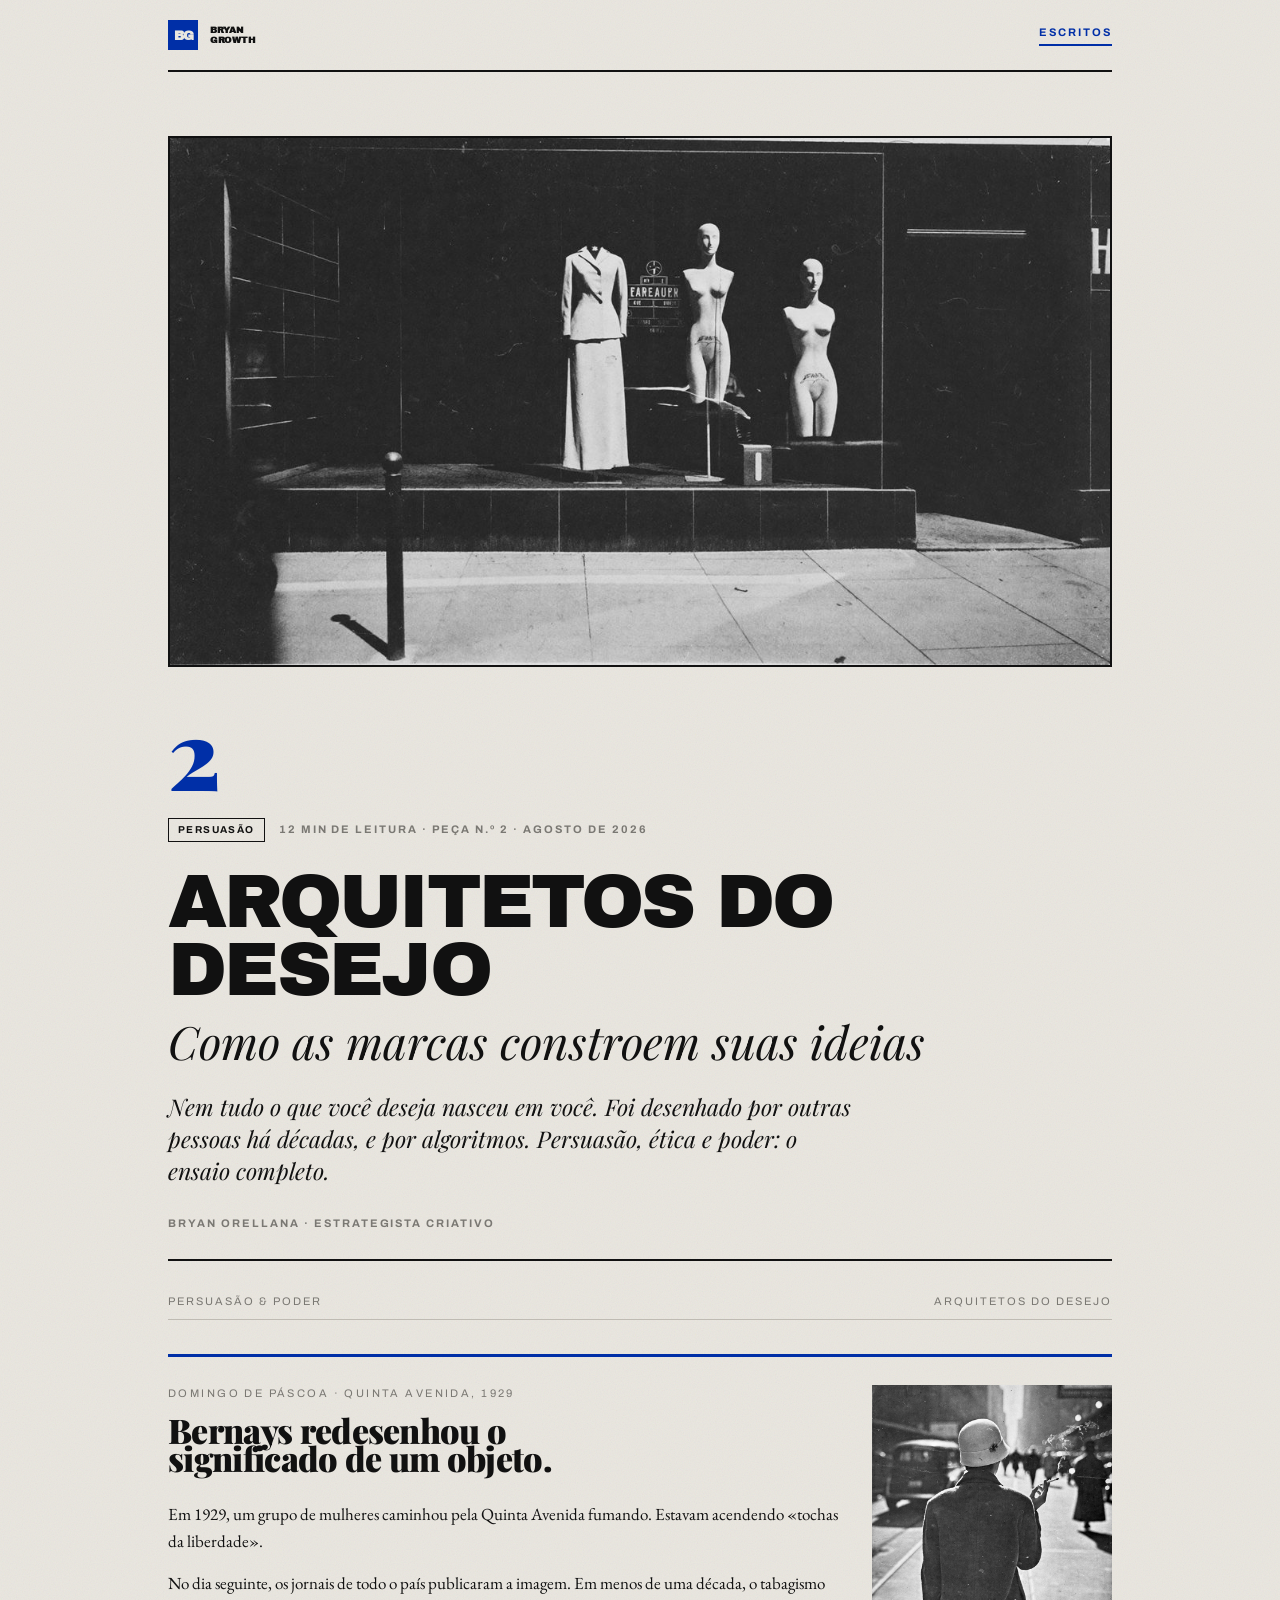
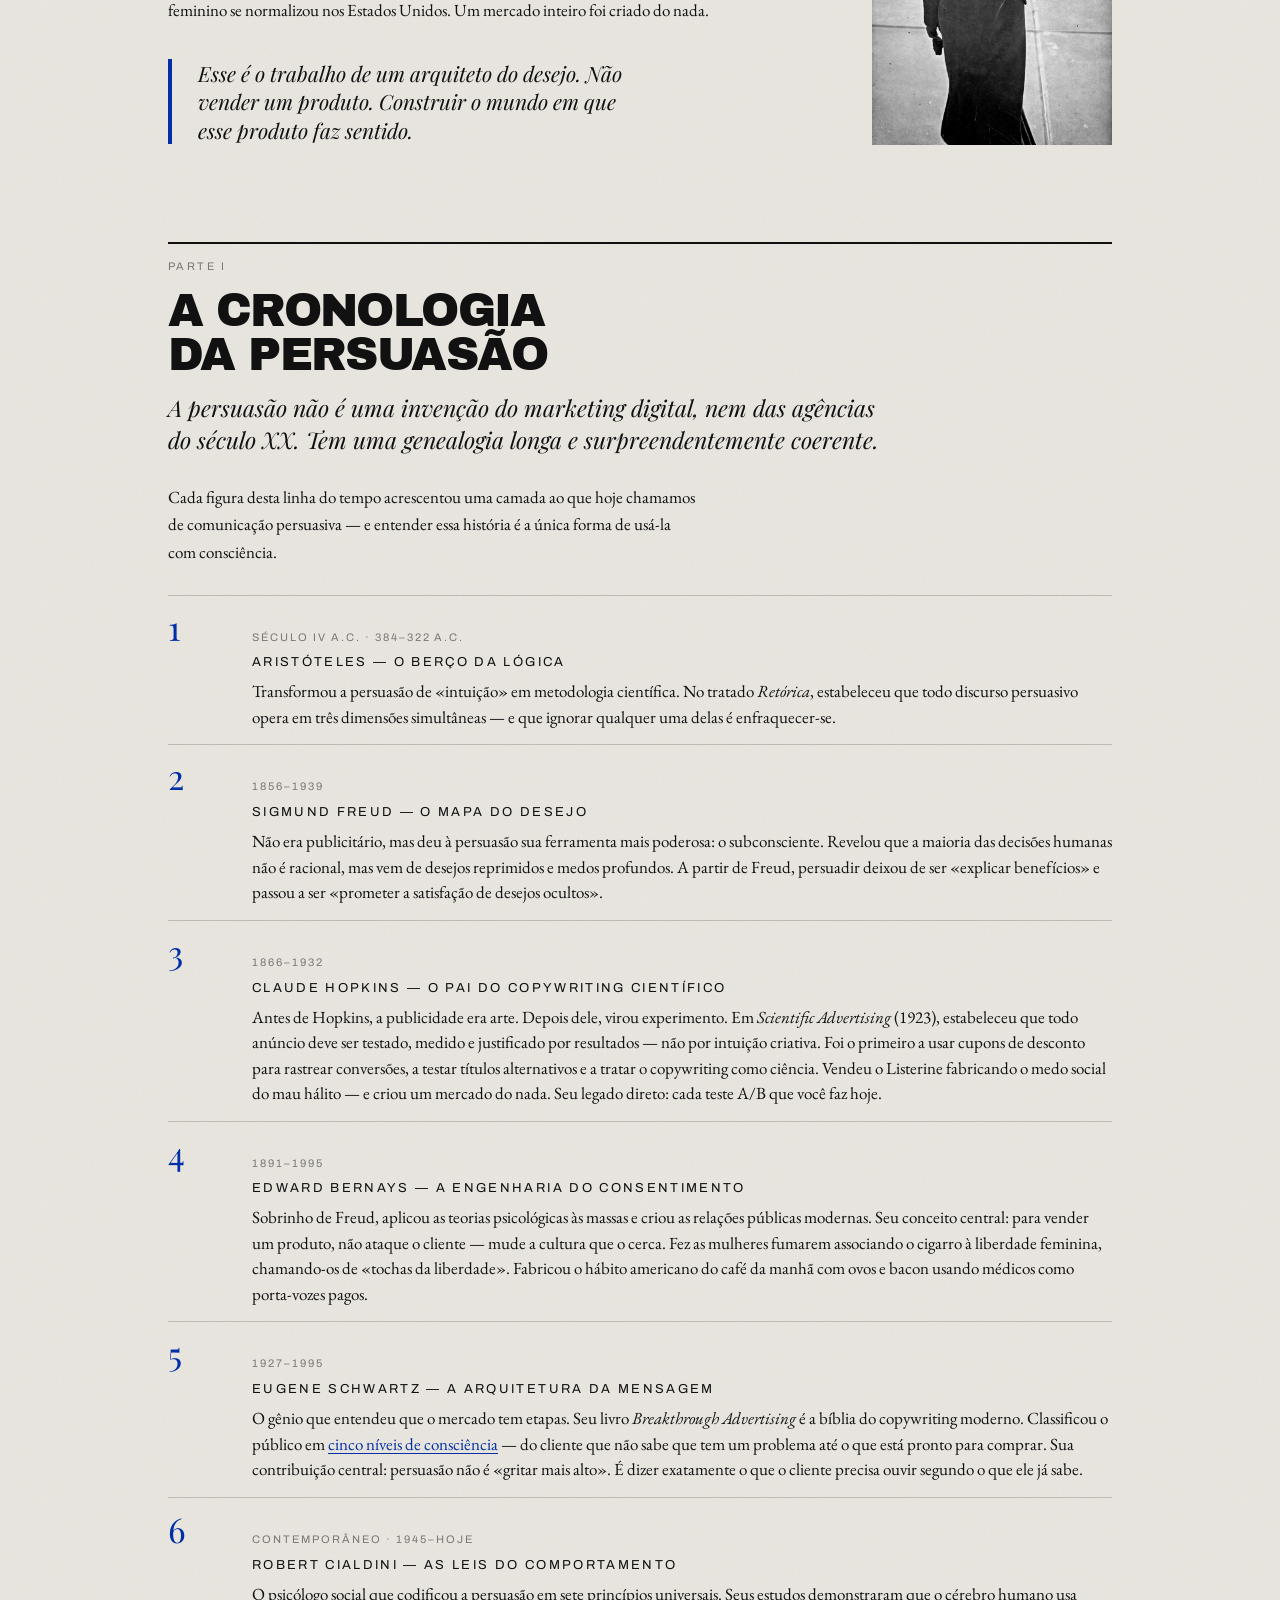
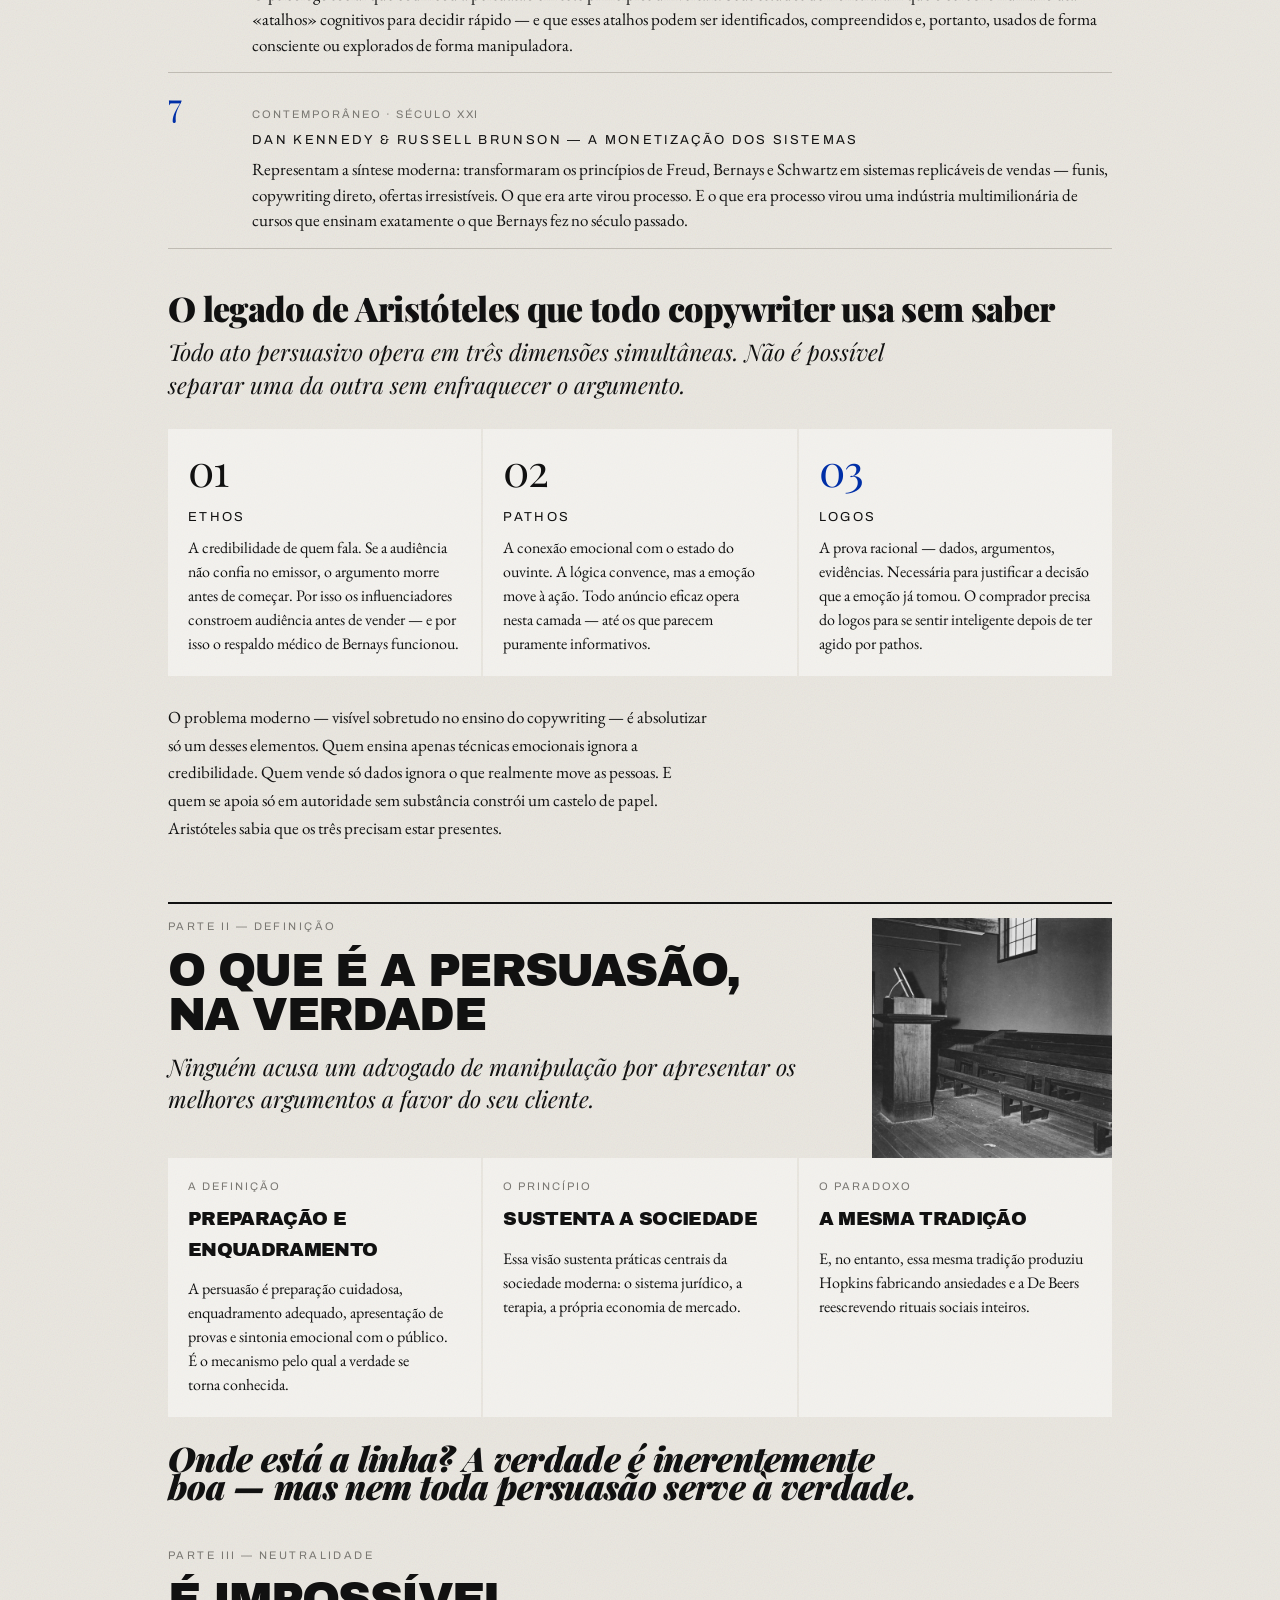
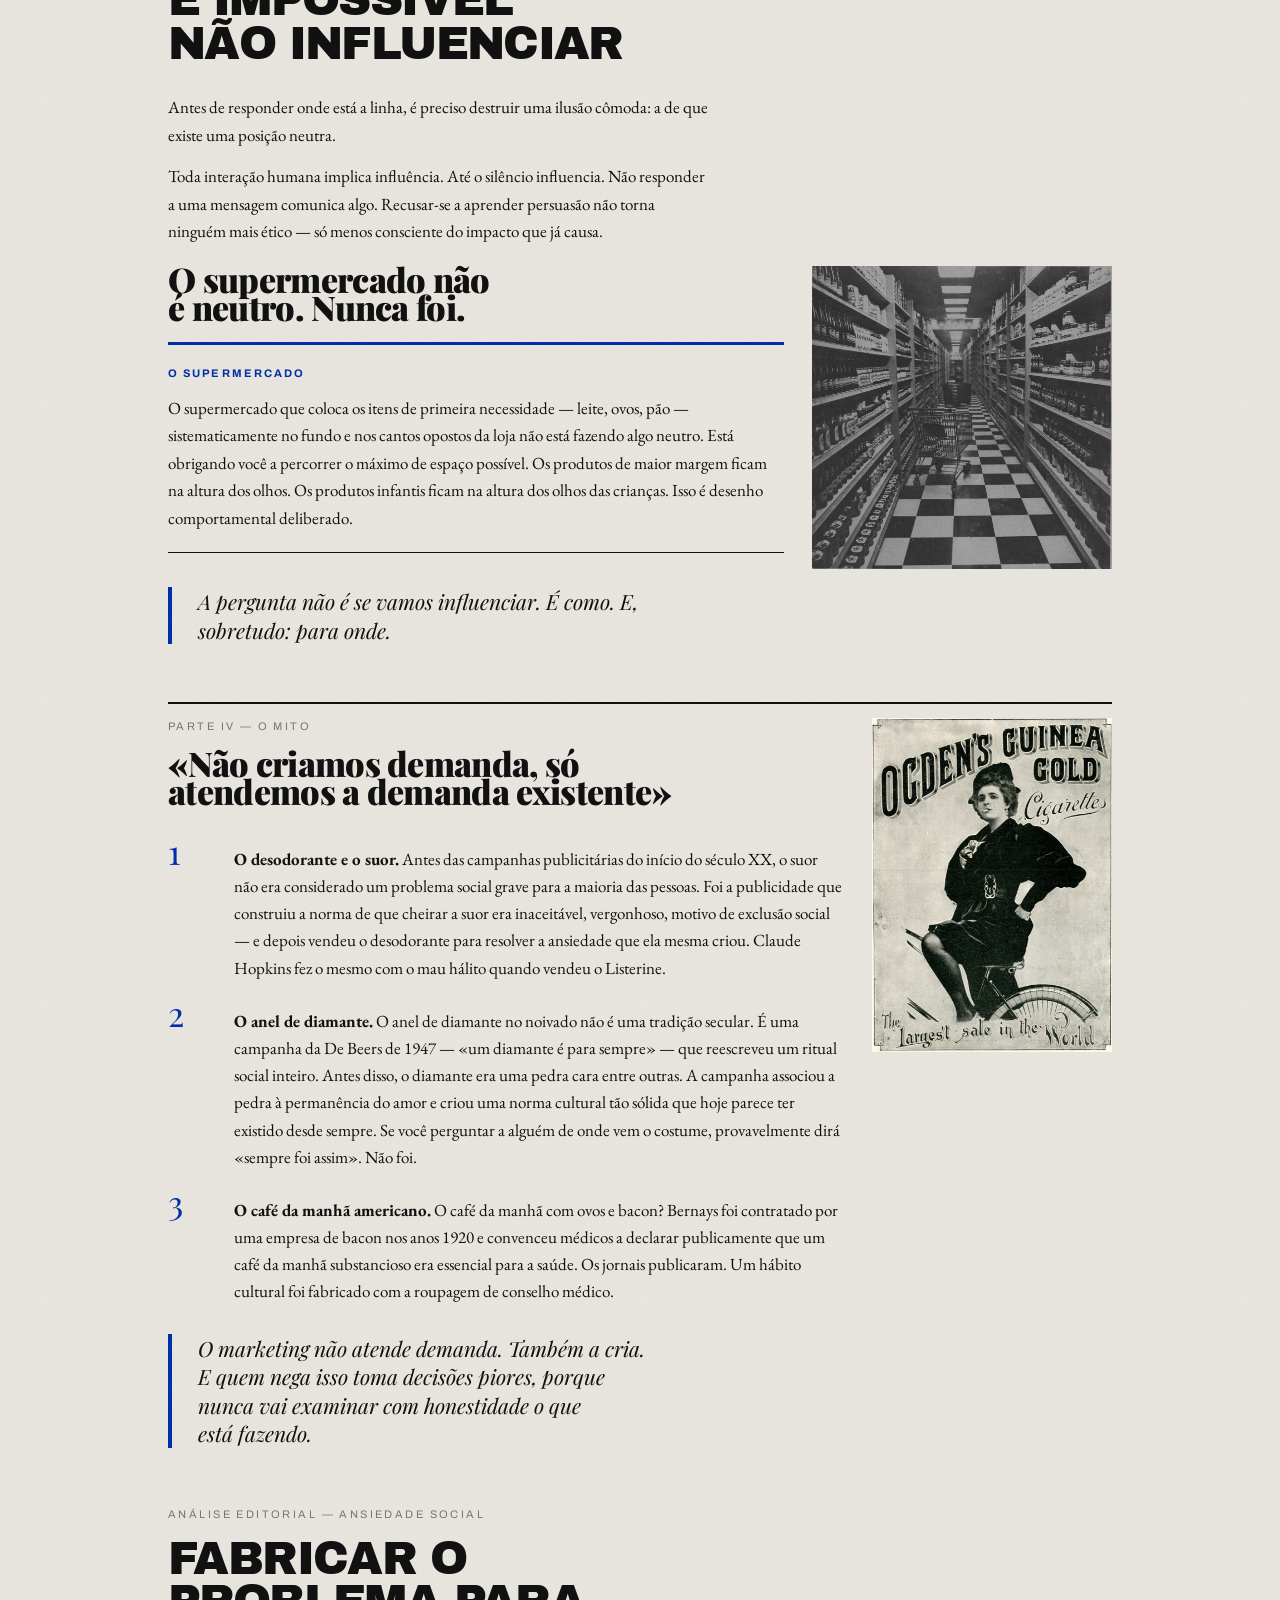
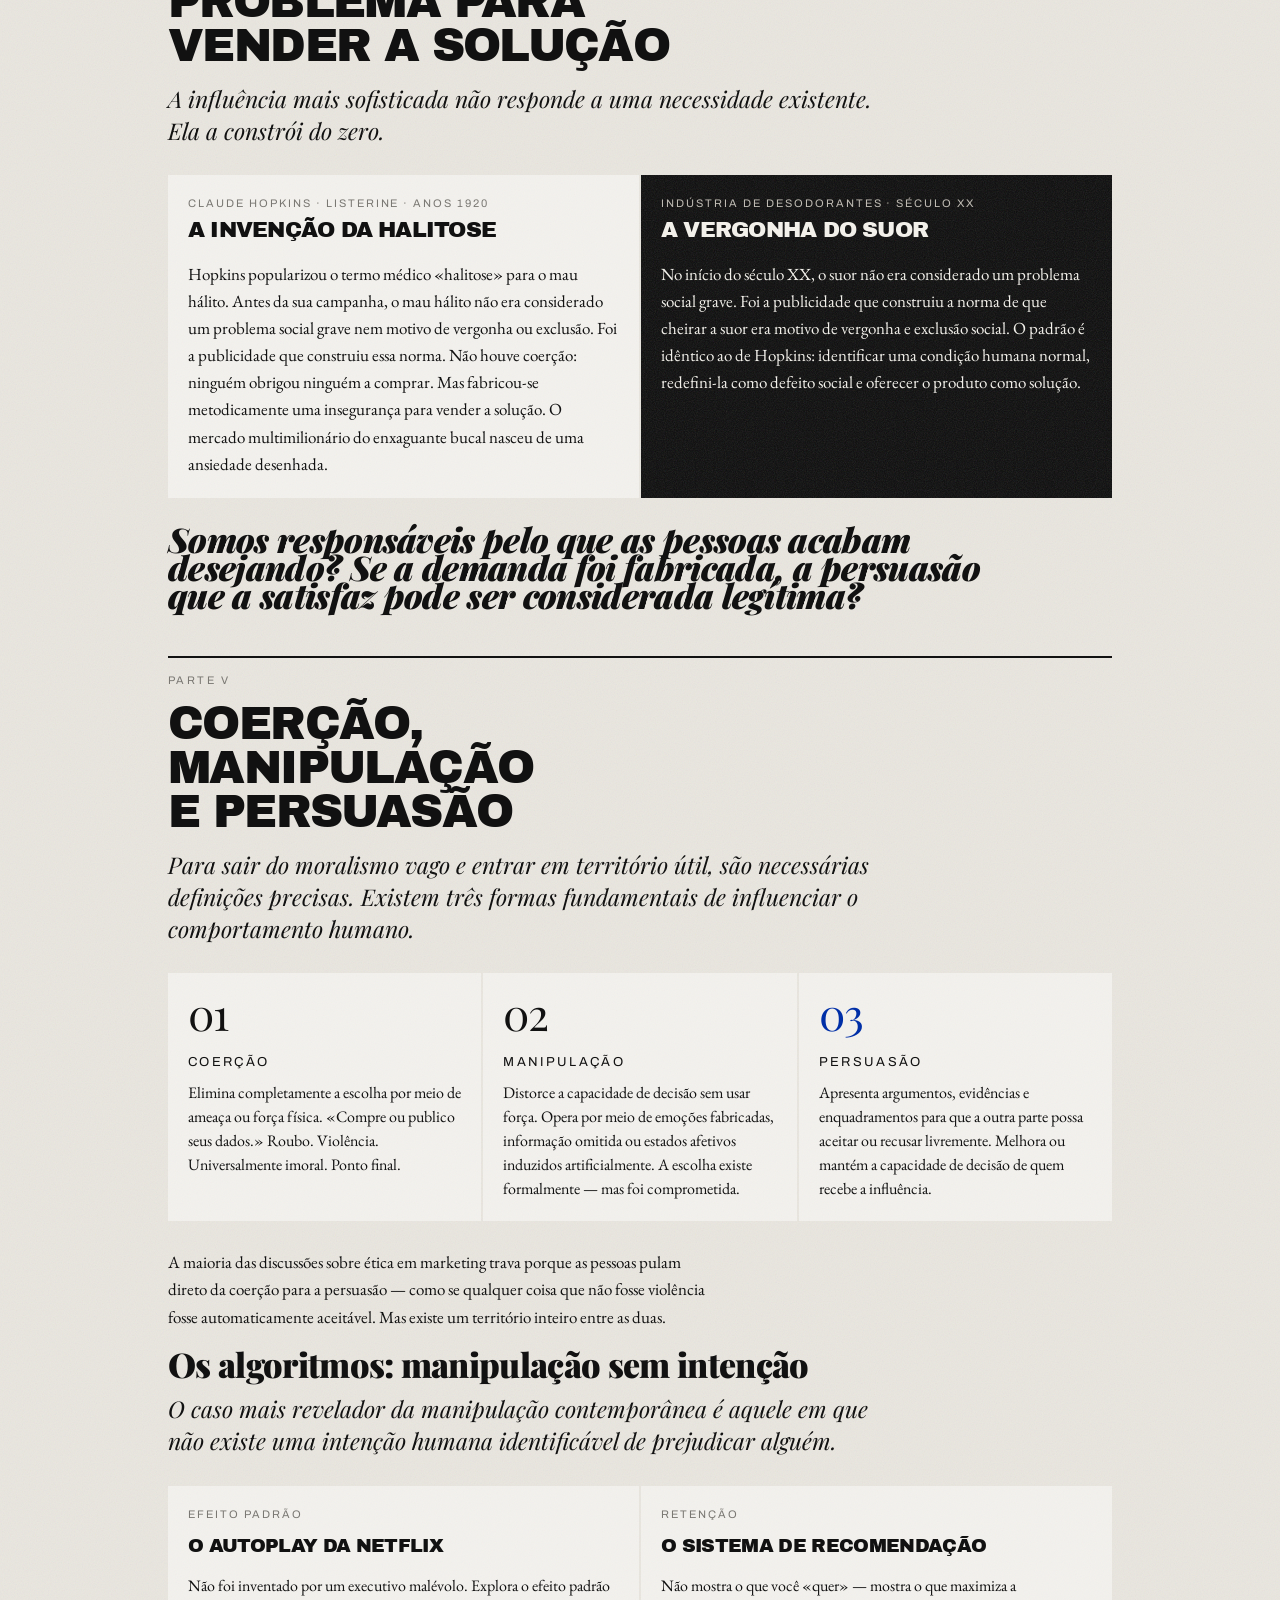
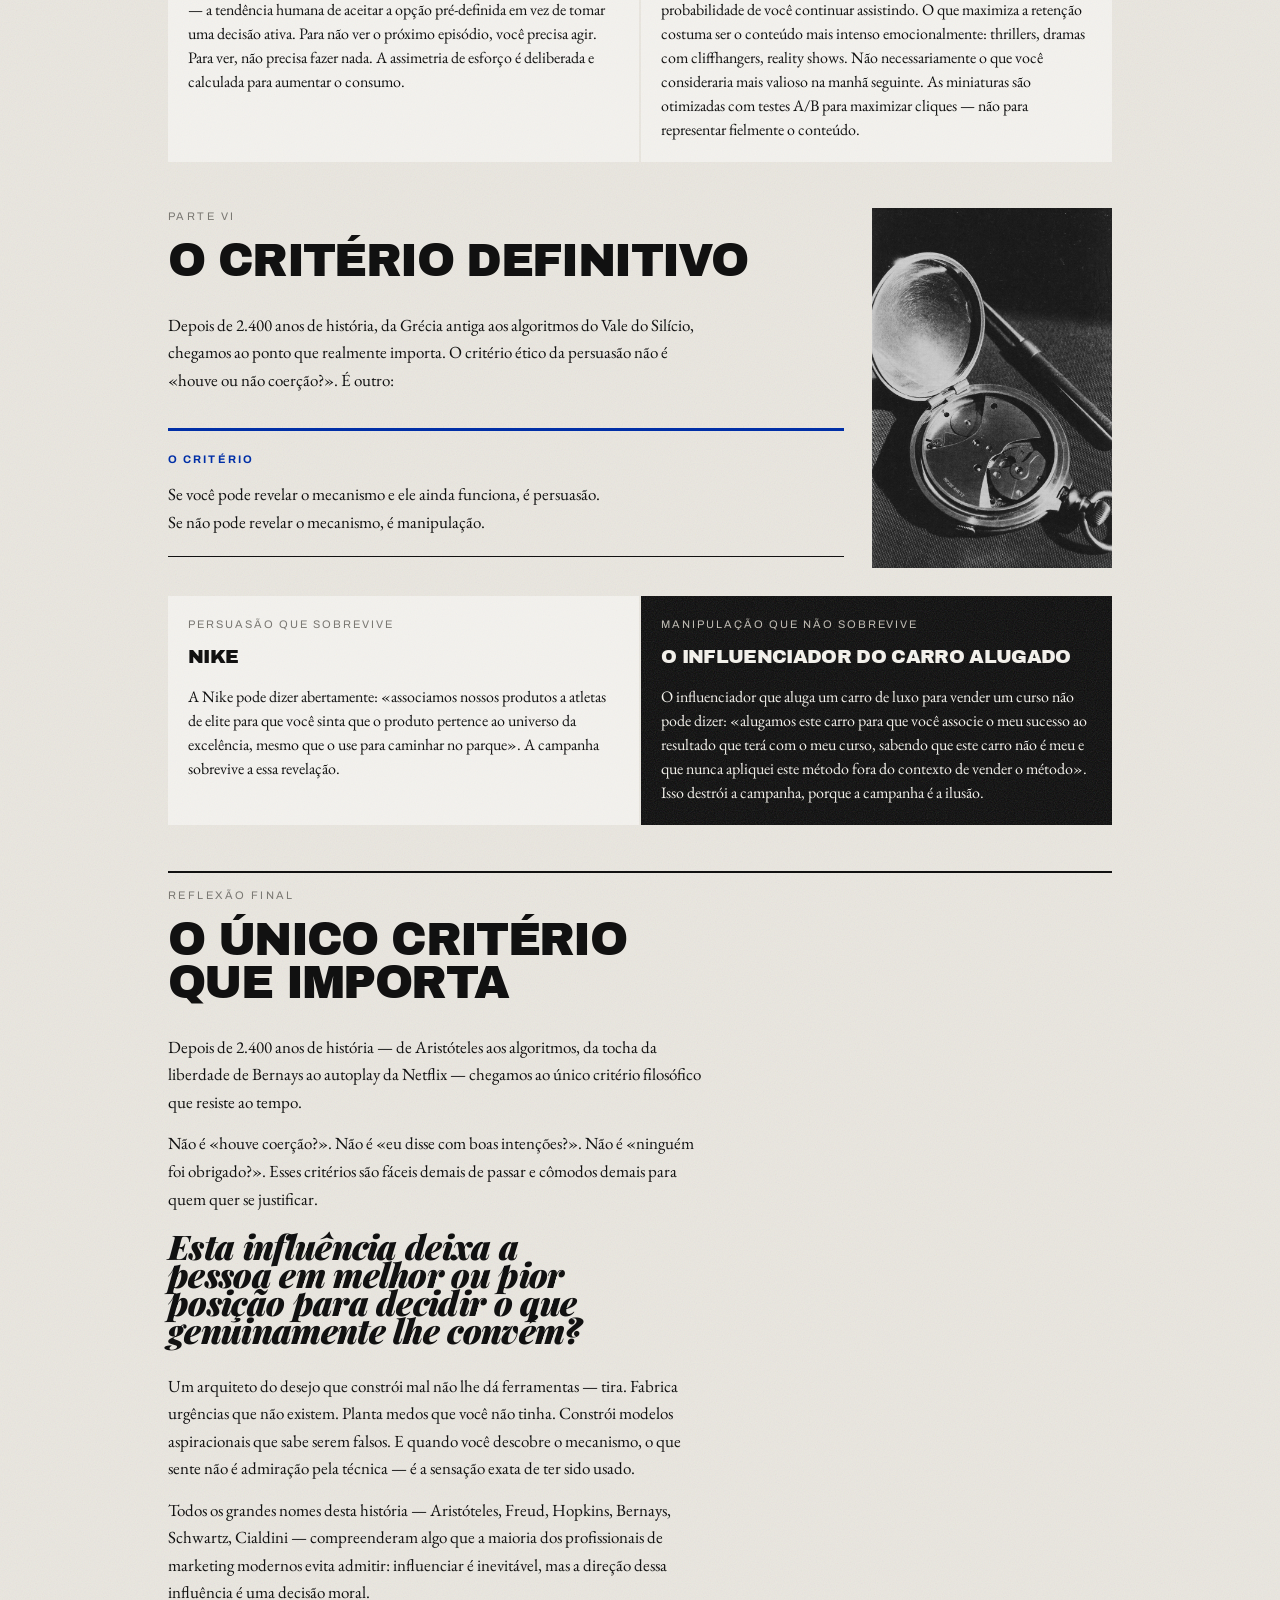
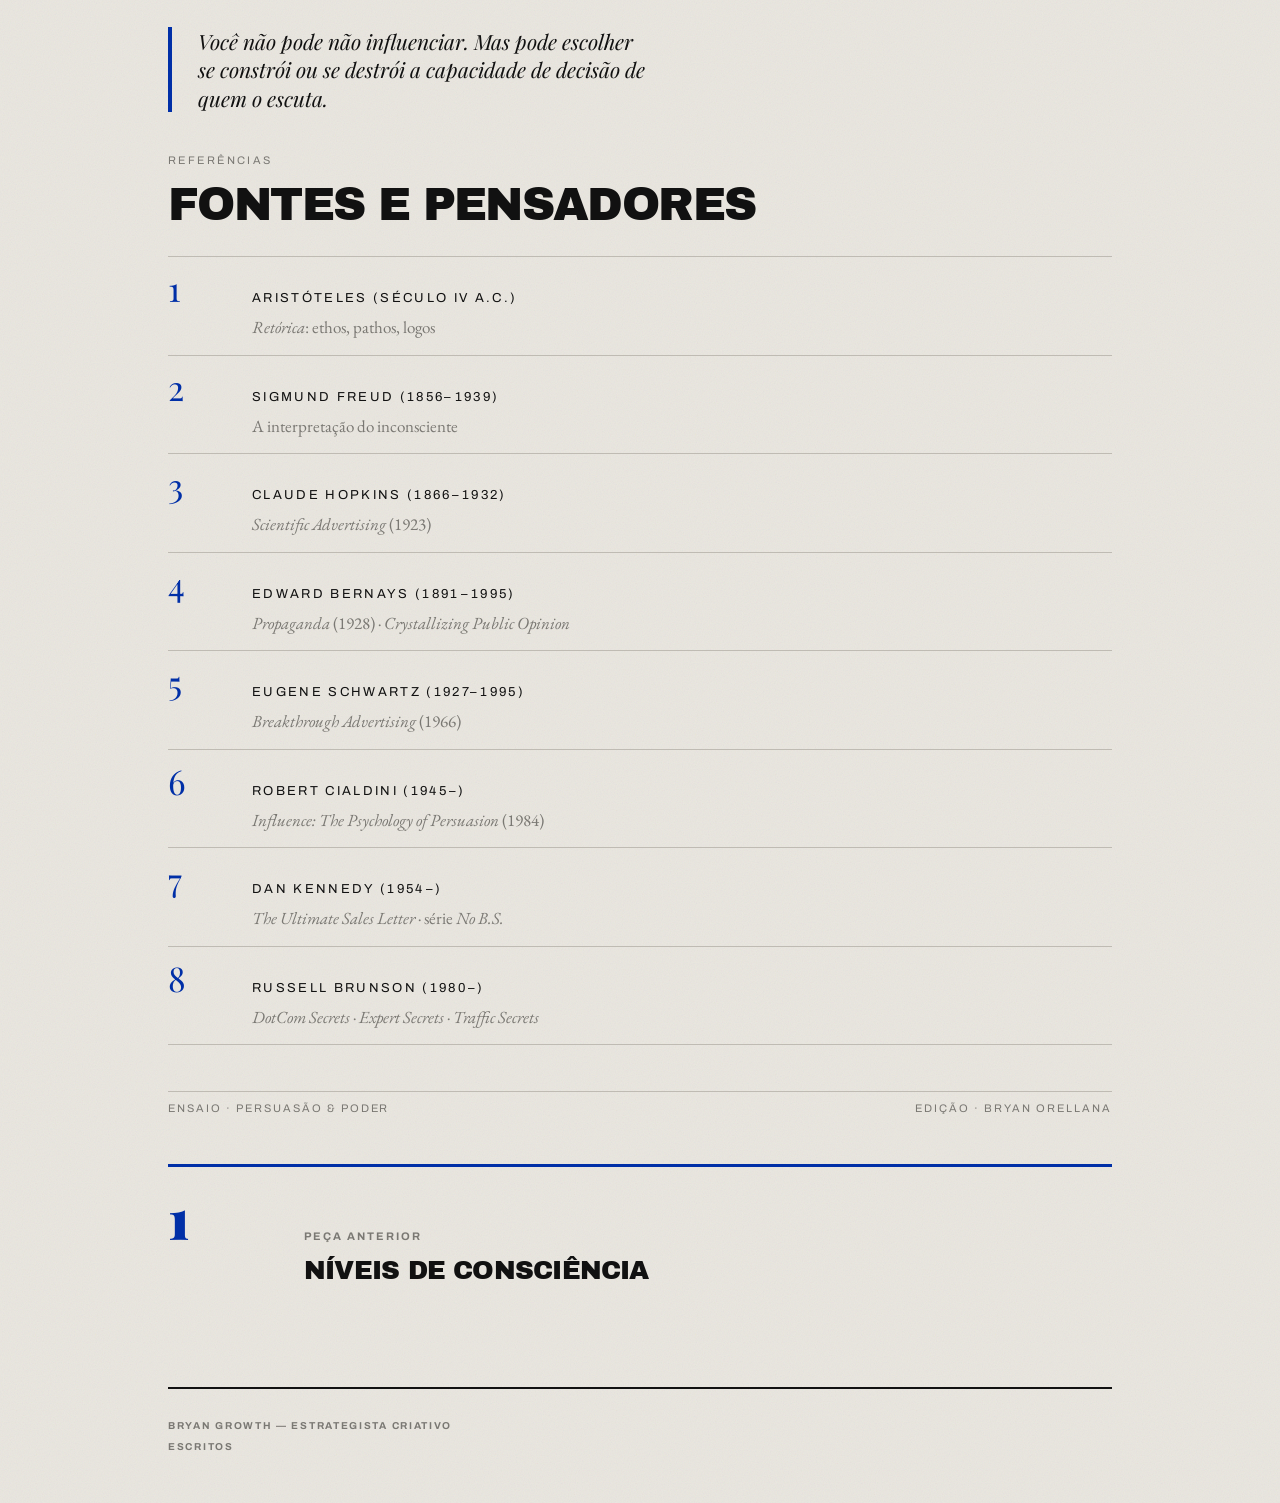
==== commit 60308f9c: "Peça 2: imagens sob medida (Higgsfield Soul 2.0) Cinco fotografias geradas com estética de arquivo P" ====
--- a/escritos/arquitetos-do-desejo/index.html
+++ b/escritos/arquitetos-do-desejo/index.html
@@ -38,7 +38,7 @@
   <article class="artigo marco">
 
     <!-- Portada 16:9 -->
-    <img class="portadilla" src="imagens/img-1.jpg" alt="" width="1200" height="675" fetchpriority="high">
+    <img class="portadilla" src="imagens/img-1.jpg" alt="Vitrine de alfaiataria dos anos 1930 com manequins, vista da calçada vazia" width="1200" height="661" fetchpriority="high">
 
     <header class="artigo__cab">
       <div class="numero numero--xl numero--klein" aria-label="Peça número 2"><div class="numero__n">2</div></div>
@@ -79,7 +79,7 @@
               <blockquote><p class="cita__texto">Esse é o trabalho de um arquiteto do desejo. Não vender um produto. Construir o mundo em que esse produto faz sentido.</p></blockquote>
             </figure>
           </div>
-          <div class="lado-foto__foto"><img class="foto" src="imagens/img-2.jpg" alt="Anúncio da Lucky Strike de 1929: «Reach for a Lucky instead of a sweet»" width="856" height="1200" loading="lazy"></div>
+          <div class="lado-foto__foto"><img class="foto" src="imagens/img-2.jpg" alt="Mulher de chapéu cloche, de costas, caminhando pela Quinta Avenida com um cigarro aceso, 1929" width="800" height="1200" loading="lazy"></div>
         </div>
       </section>
 
@@ -193,7 +193,7 @@
               <p class="entradilla">Ninguém acusa um advogado de manipulação por apresentar os melhores argumentos a favor do seu cliente.</p>
             </div>
           </div>
-          <div class="lado-foto__foto"><img class="foto" src="imagens/img-4.jpg" alt="" width="1200" height="1200" loading="lazy"></div>
+          <div class="lado-foto__foto"><img class="foto" src="imagens/img-4.jpg" alt="Tribunal de madeira vazio, com luz dura entrando por uma janela alta" width="1200" height="1200" loading="lazy"></div>
         </div>
         <div class="mosaico mosaico--3" style="margin-bottom:28px">
           <div class="velo">
@@ -236,7 +236,7 @@
               <blockquote><p class="cita__texto">A pergunta não é se vamos influenciar. É como. E, sobretudo: para onde.</p></blockquote>
             </figure>
           </div>
-          <div class="lado-foto__foto"><img class="foto" src="imagens/img-5.jpg" alt="" width="1200" height="1200" loading="lazy"></div>
+          <div class="lado-foto__foto"><img class="foto" src="imagens/img-5.jpg" alt="Corredor de mercearia dos anos 1950, prateleiras até o ponto de fuga e um carrinho abandonado" width="1187" height="1200" loading="lazy"></div>
         </div>
       </section>
 
@@ -341,16 +341,21 @@
 
       <!-- Parte VI — O critério definitivo -->
       <section id="criterio">
-        <div class="sec-cab">
-          <div class="kicker kicker--ancho">Parte VI</div>
-          <h2 class="titular titular--grotesca titular--seccion">O critério definitivo</h2>
-        </div>
-        <div class="texto">
-          <p class="cuerpo">Depois de 2.400 anos de história, da Grécia antiga aos algoritmos do Vale do Silício, chegamos ao ponto que realmente importa. O critério ético da persuasão não é «houve ou não coerção?». É outro:</p>
-        </div>
-        <div class="nota">
-          <span class="nota__etiqueta">O critério</span>
-          <div class="nota__cuerpo">Se você pode revelar o mecanismo e ele ainda funciona, é persuasão.<br>Se não pode revelar o mecanismo, é manipulação.</div>
+        <div class="lado-foto" style="margin-bottom:28px">
+          <div>
+            <div class="sec-cab">
+              <div class="kicker kicker--ancho">Parte VI</div>
+              <h2 class="titular titular--grotesca titular--seccion">O critério definitivo</h2>
+            </div>
+            <div class="texto">
+              <p class="cuerpo">Depois de 2.400 anos de história, da Grécia antiga aos algoritmos do Vale do Silício, chegamos ao ponto que realmente importa. O critério ético da persuasão não é «houve ou não coerção?». É outro:</p>
+            </div>
+            <div class="nota" style="margin-bottom:0">
+              <span class="nota__etiqueta">O critério</span>
+              <div class="nota__cuerpo">Se você pode revelar o mecanismo e ele ainda funciona, é persuasão.<br>Se não pode revelar o mecanismo, é manipulação.</div>
+            </div>
+          </div>
+          <div class="lado-foto__foto"><img class="foto" src="imagens/img-6.jpg" alt="Relógio de bolso aberto, com a engrenagem à vista, sob uma única luz dura" width="800" height="1200" loading="lazy"></div>
         </div>
         <div class="mosaico mosaico--2">
           <div class="velo">
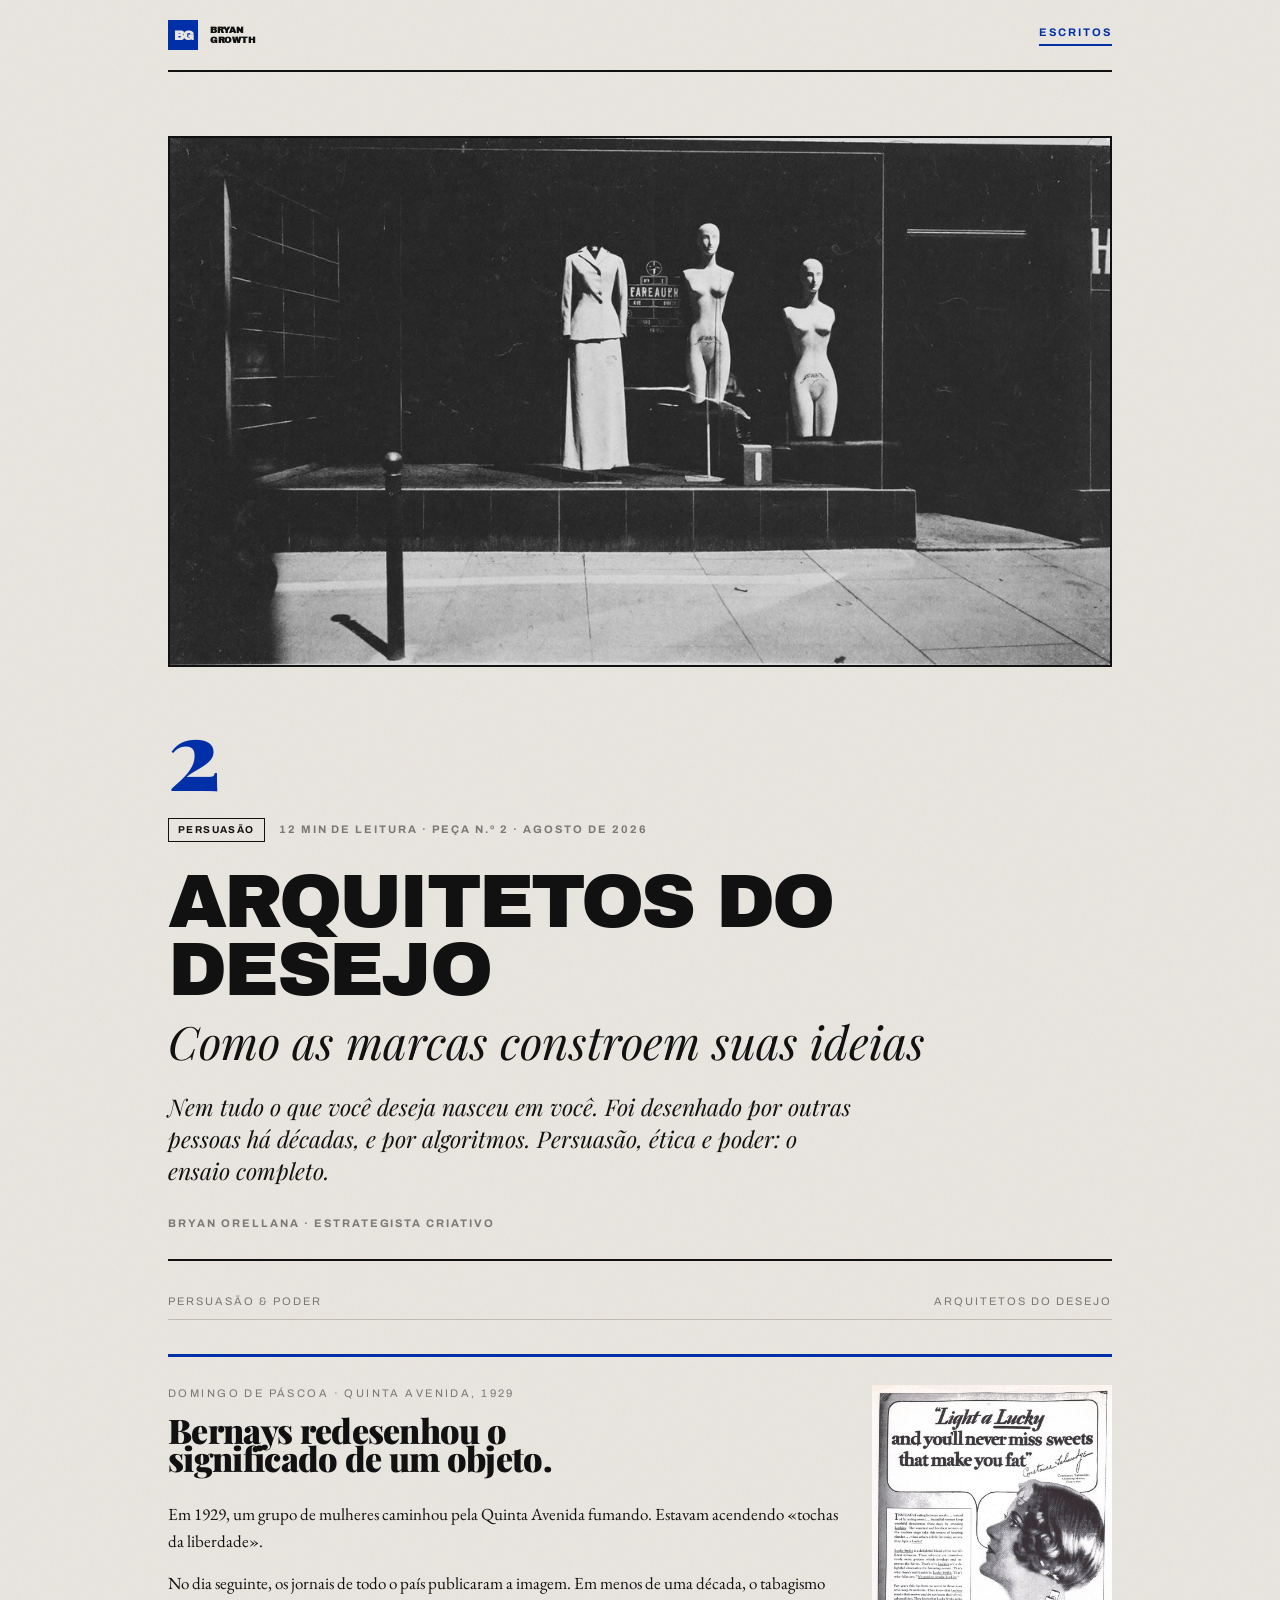
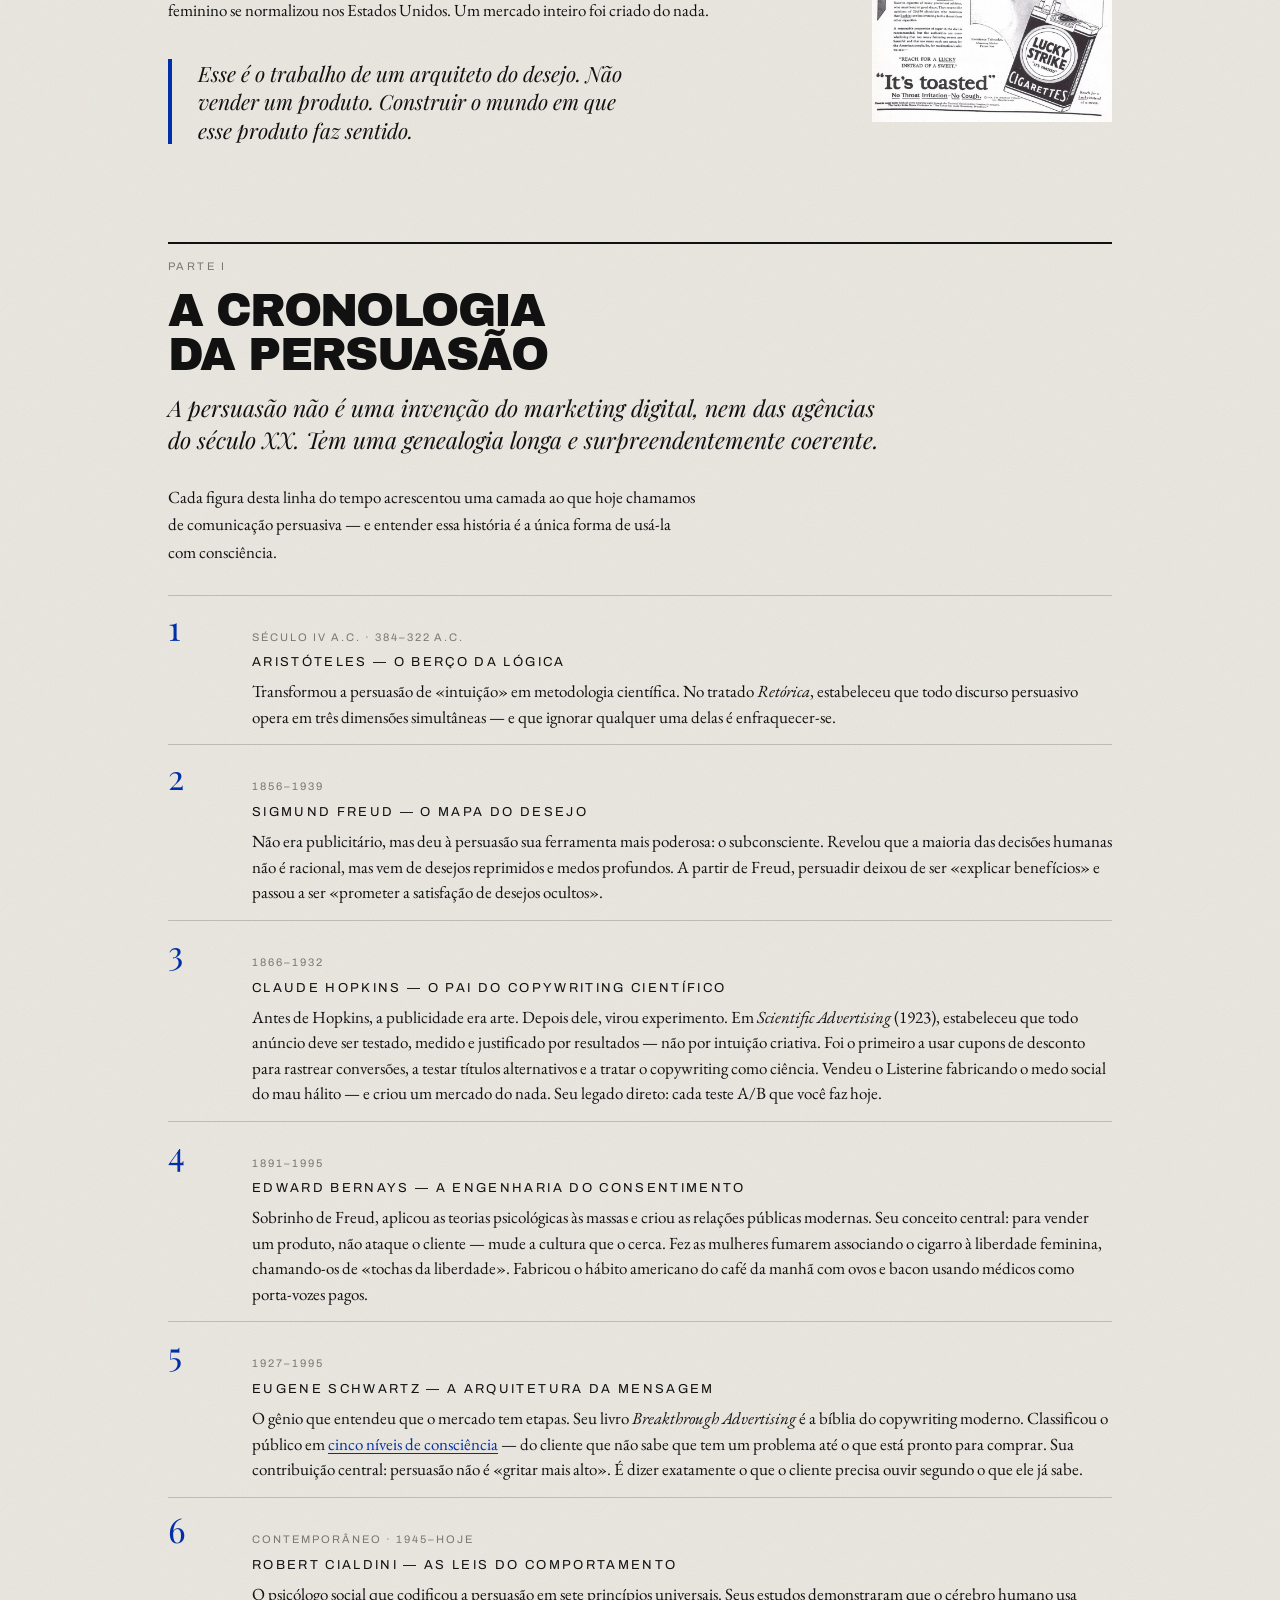
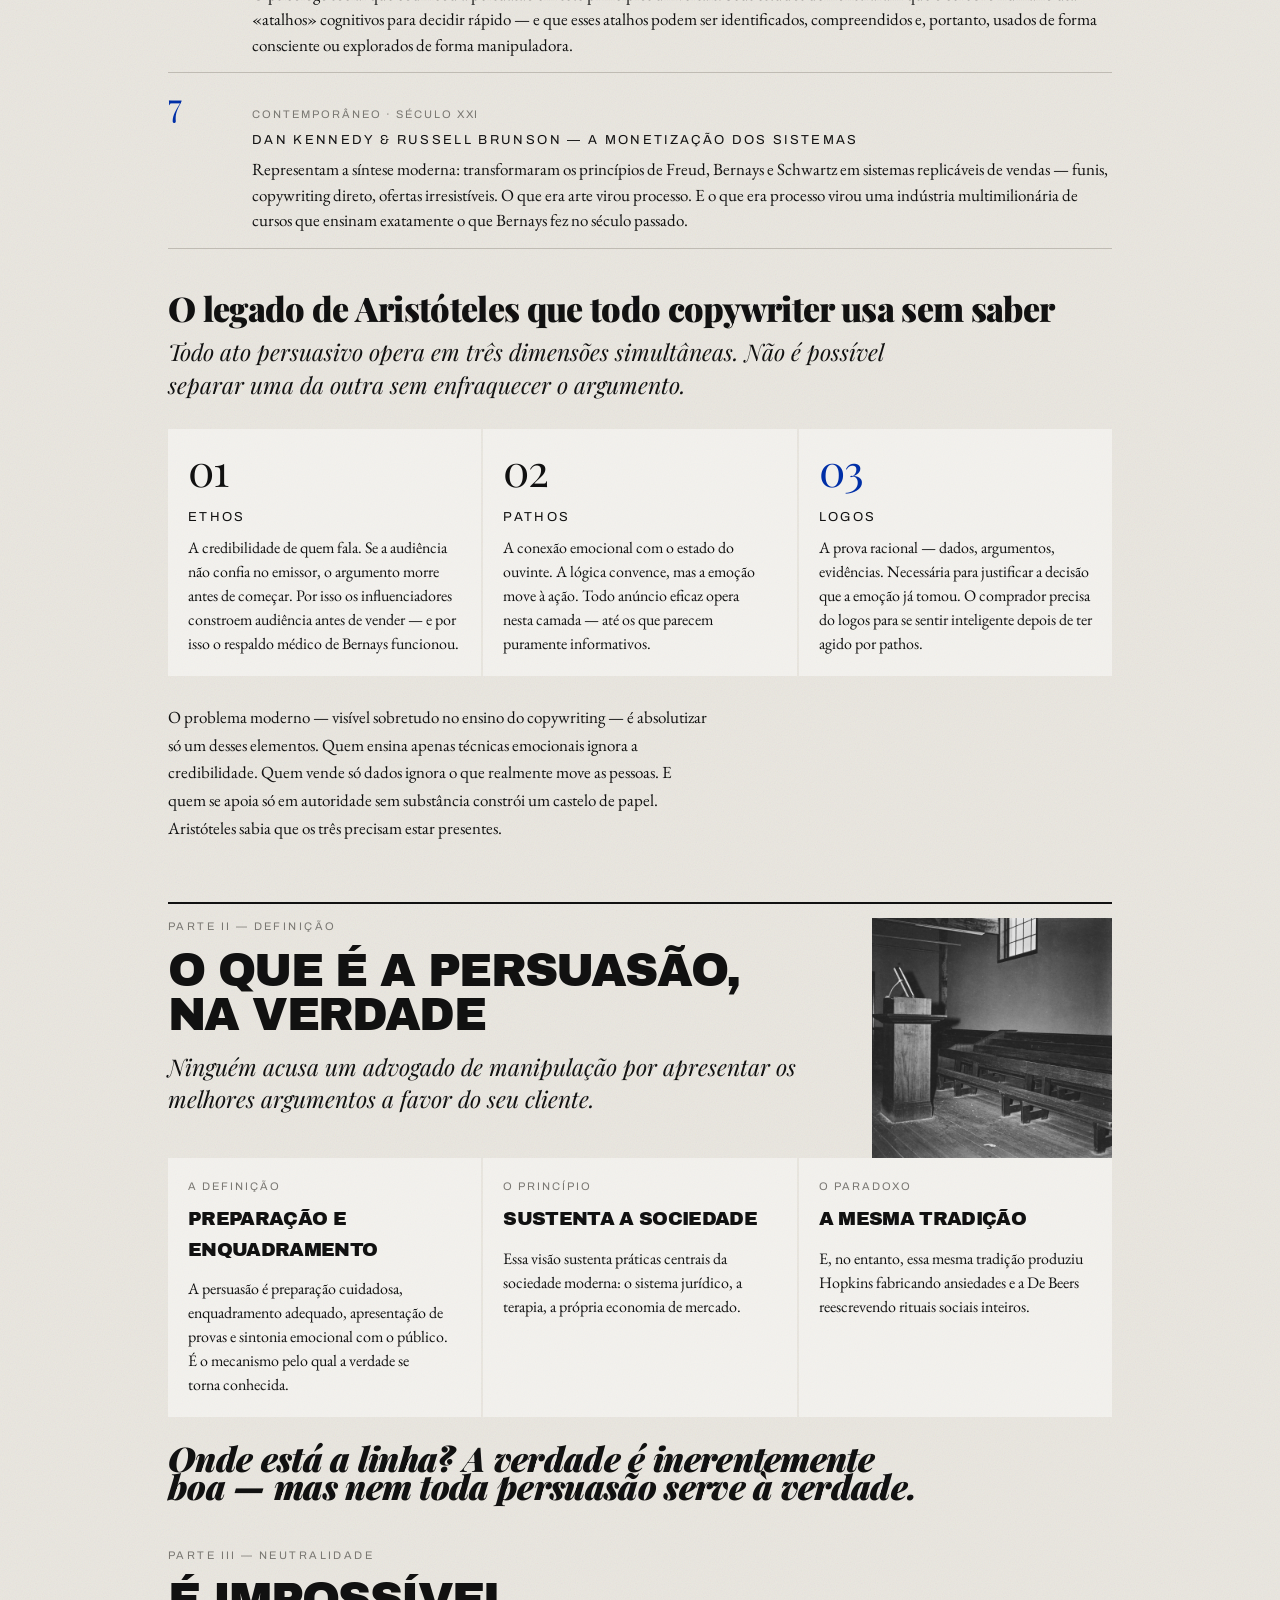
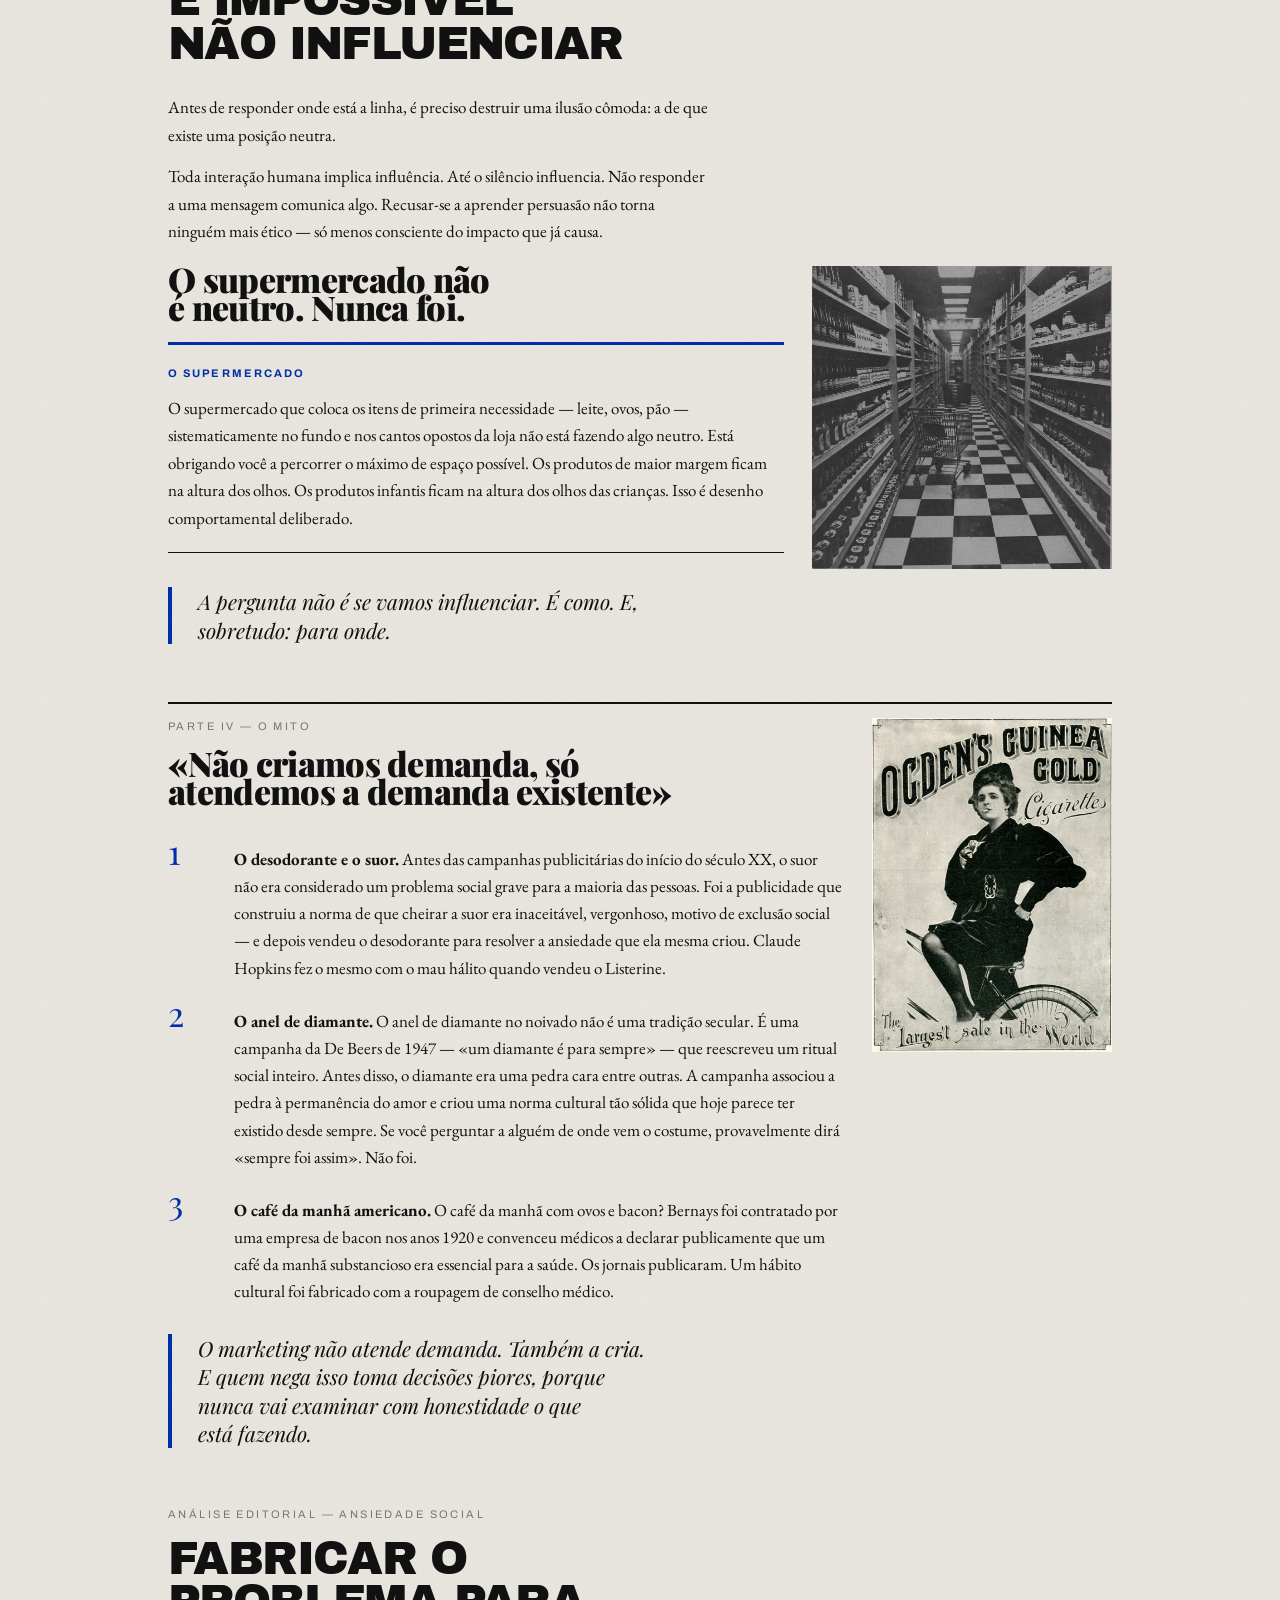
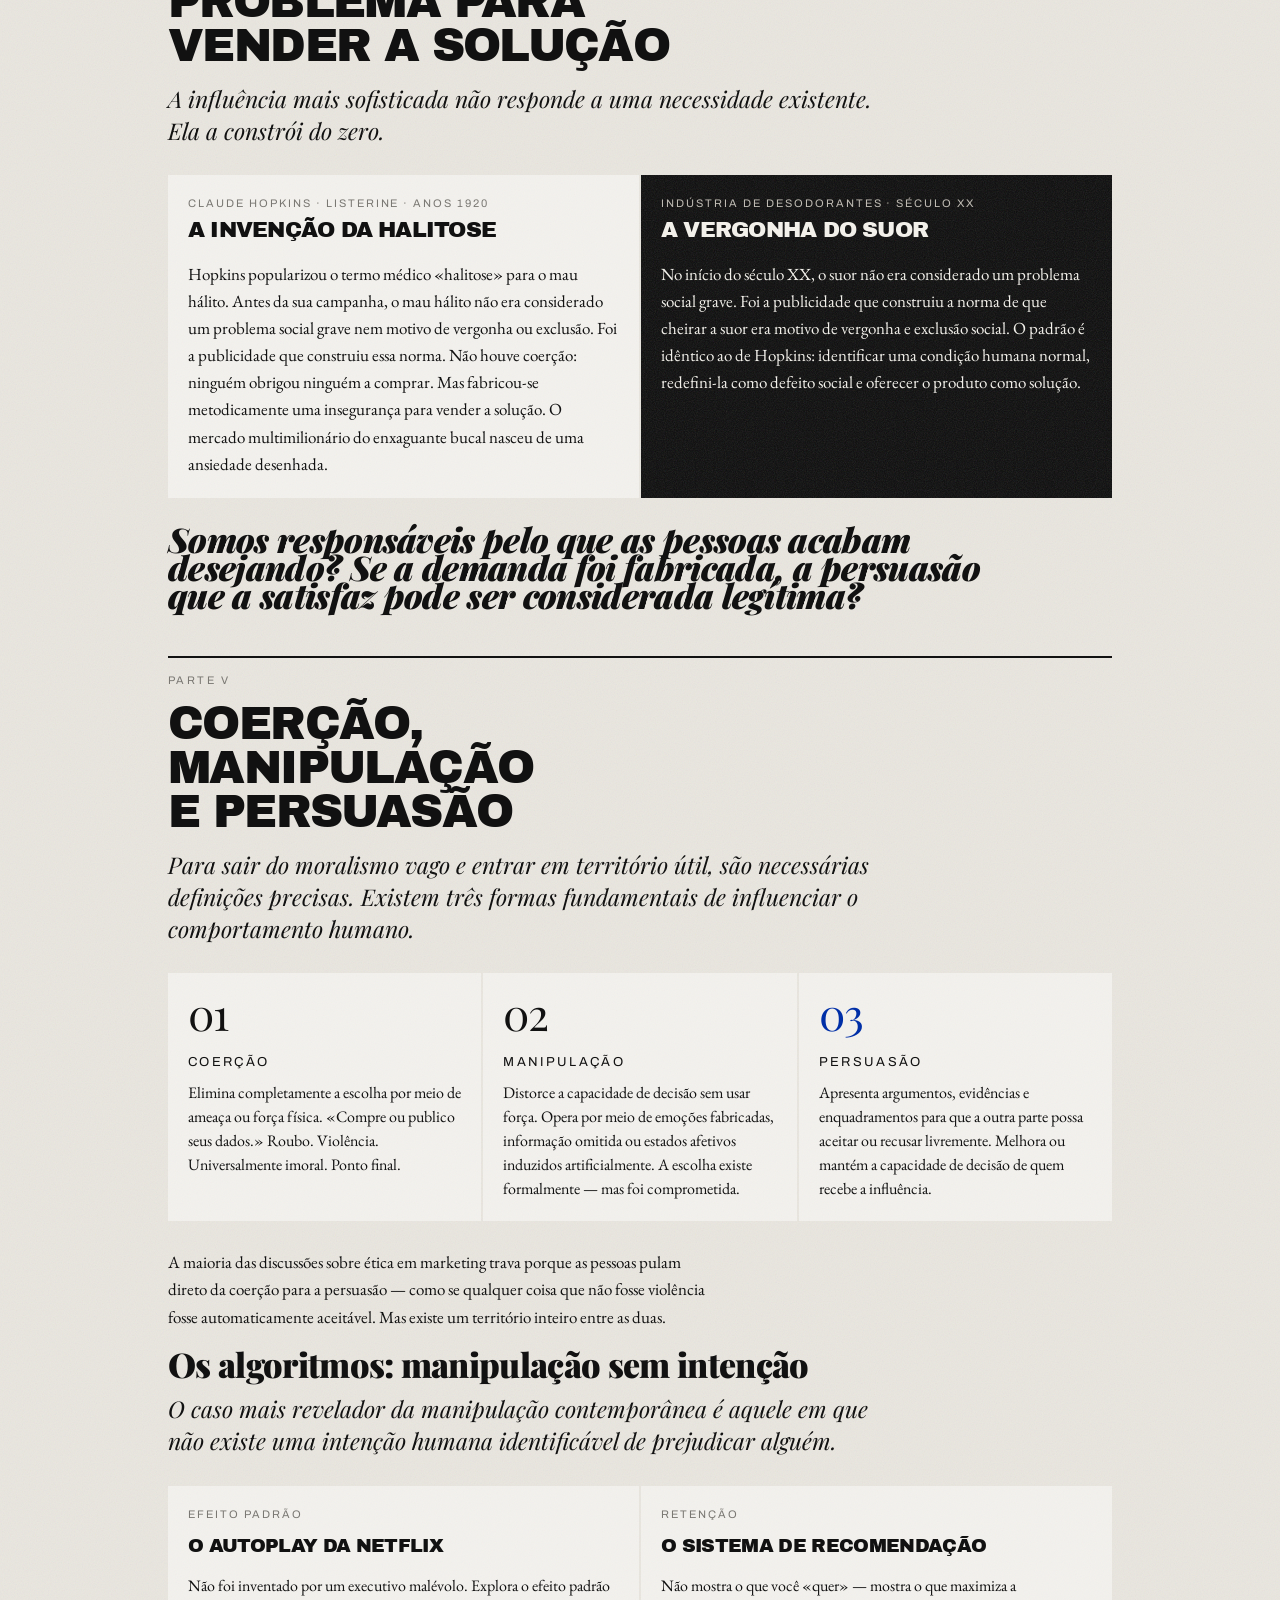
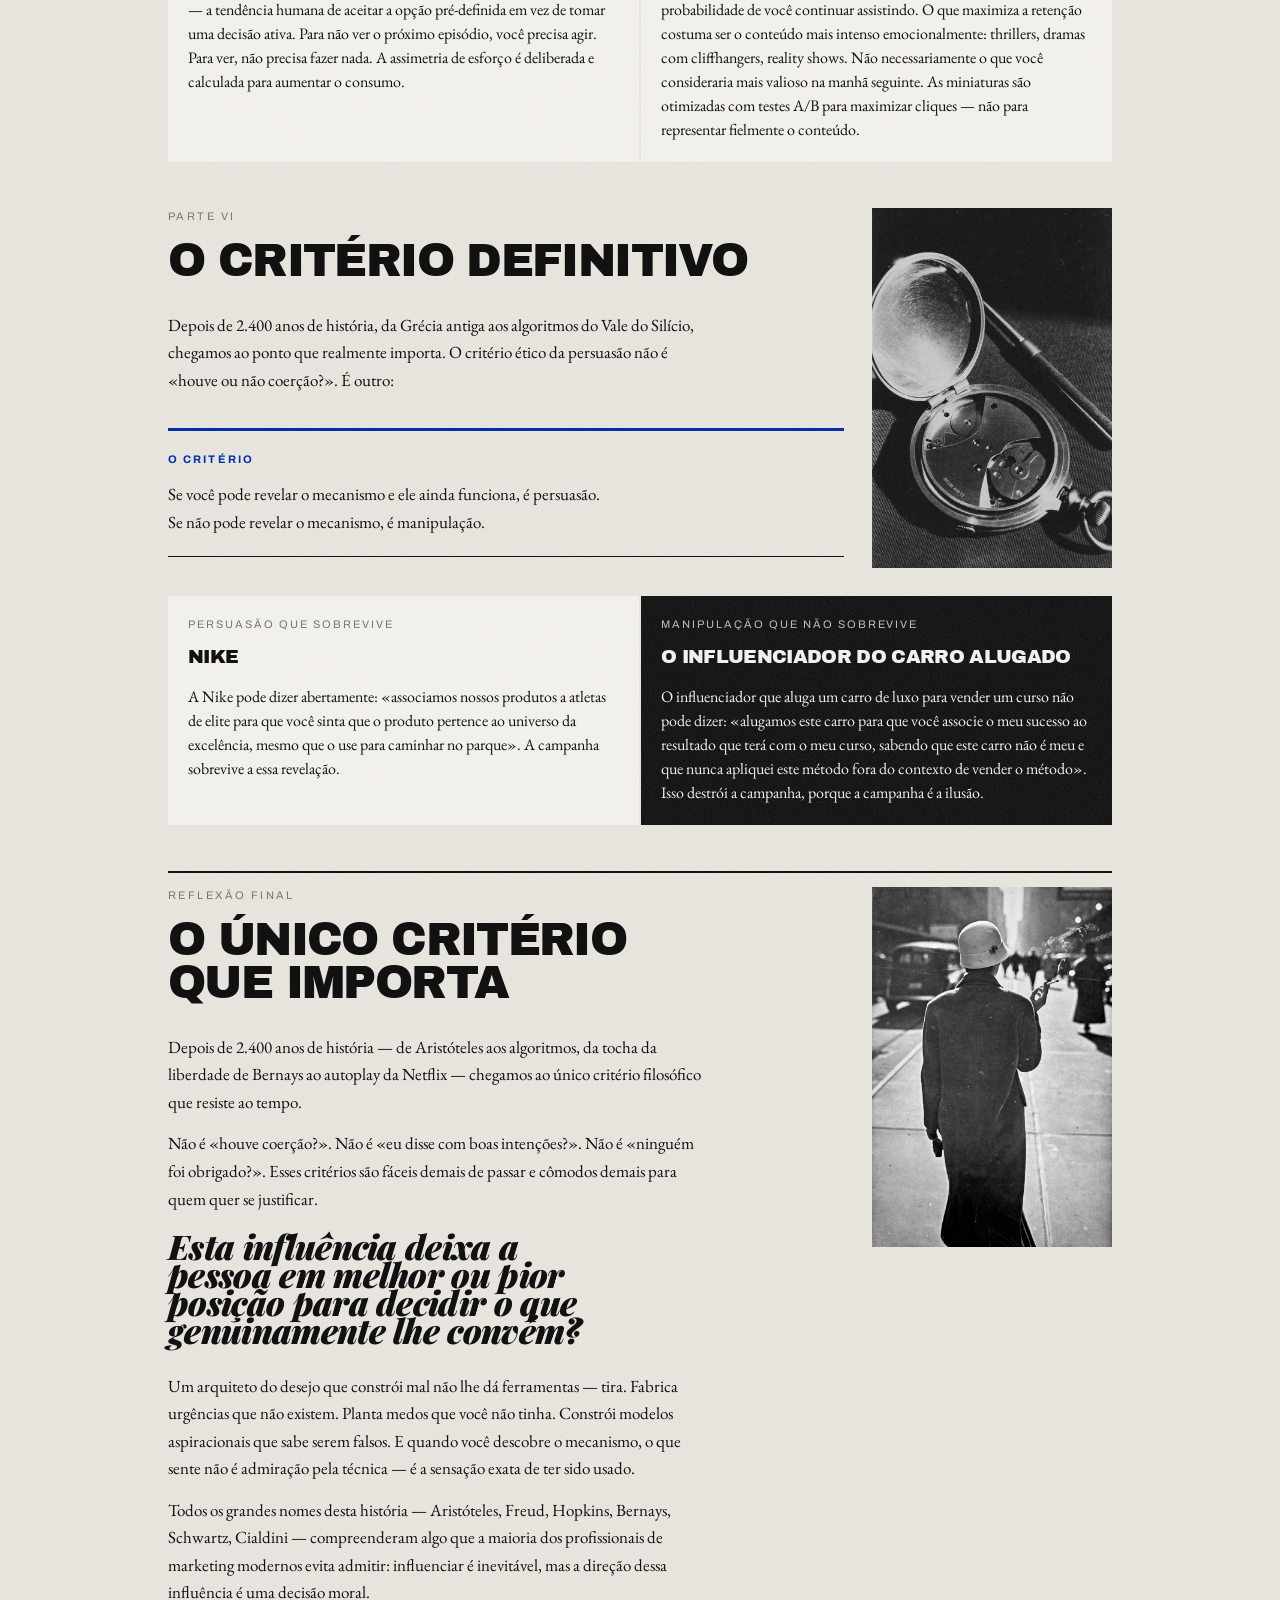
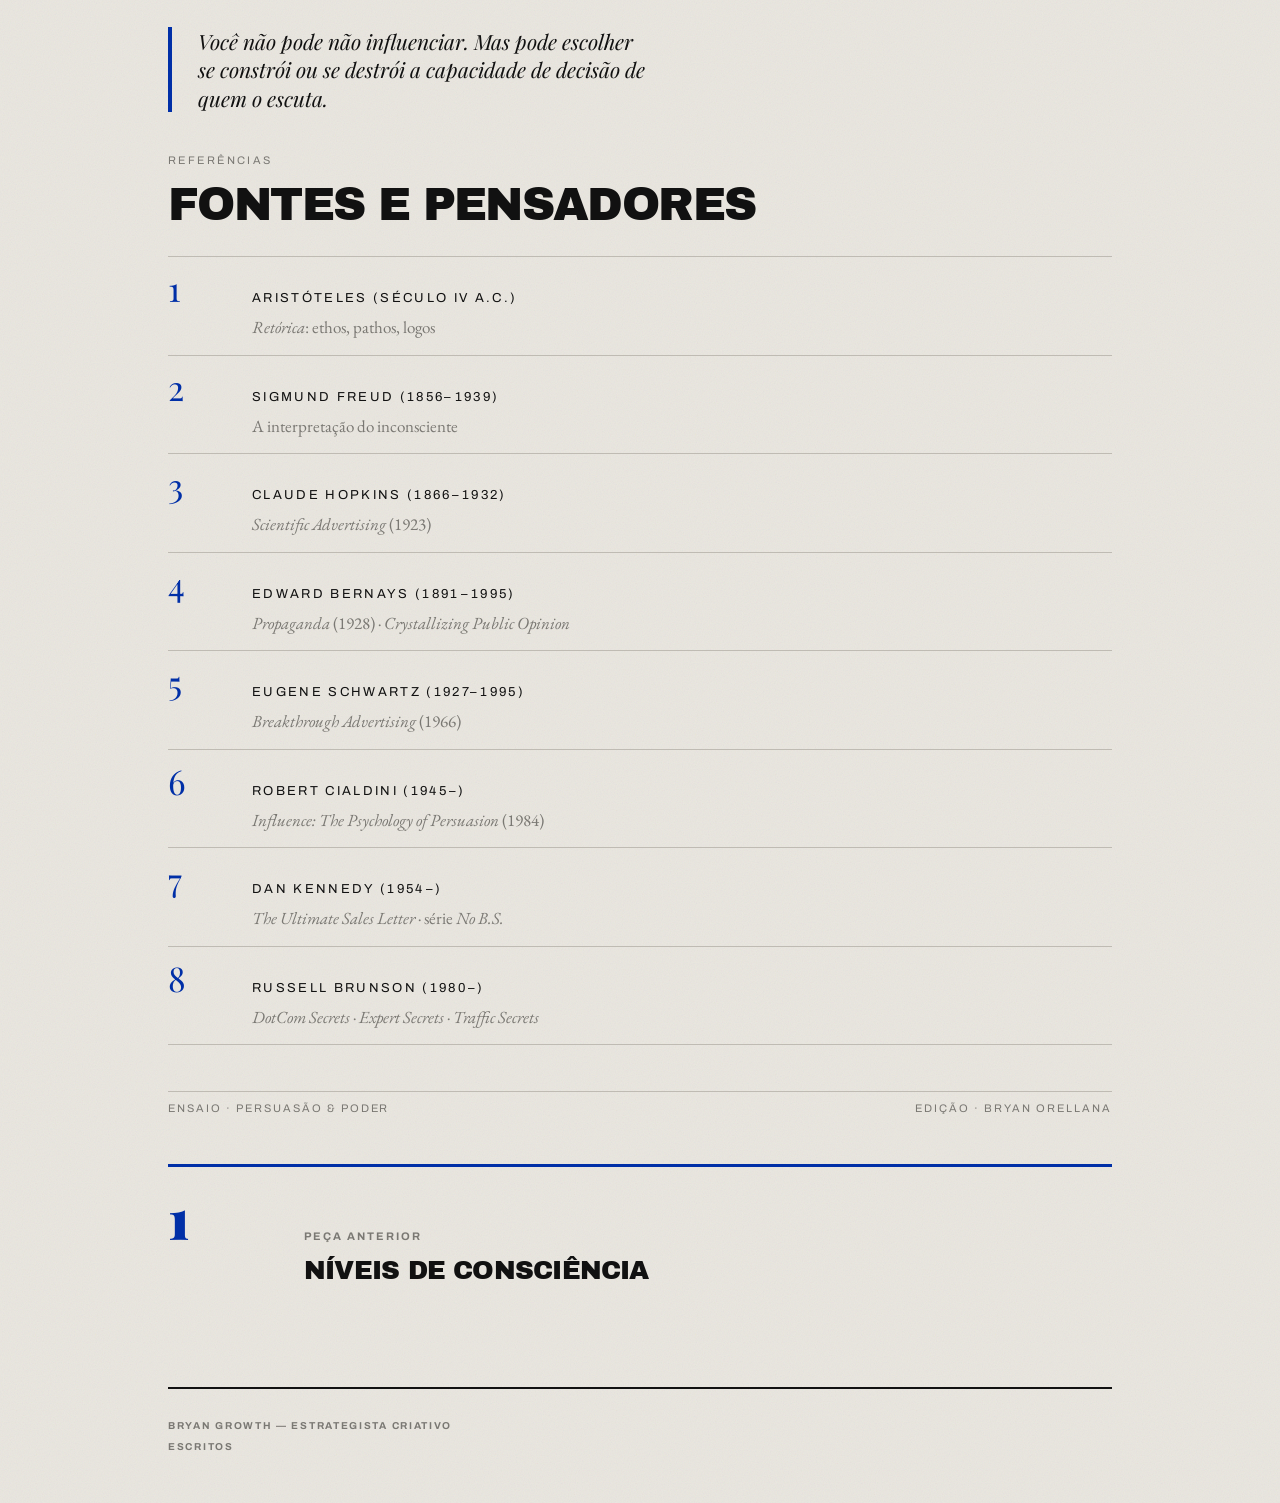
==== commit 9d29ce95: "Peça 2: manter os anúncios de arquivo originais Lucky Strike (1929) volta à abertura; Ogden's segue " ====
--- a/escritos/arquitetos-do-desejo/index.html
+++ b/escritos/arquitetos-do-desejo/index.html
@@ -79,7 +79,7 @@
               <blockquote><p class="cita__texto">Esse é o trabalho de um arquiteto do desejo. Não vender um produto. Construir o mundo em que esse produto faz sentido.</p></blockquote>
             </figure>
           </div>
-          <div class="lado-foto__foto"><img class="foto" src="imagens/img-2.jpg" alt="Mulher de chapéu cloche, de costas, caminhando pela Quinta Avenida com um cigarro aceso, 1929" width="800" height="1200" loading="lazy"></div>
+          <div class="lado-foto__foto"><img class="foto" src="imagens/img-2.jpg" alt="Anúncio da Lucky Strike de 1929: «Reach for a Lucky instead of a sweet»" width="856" height="1200" loading="lazy"></div>
         </div>
       </section>
 
@@ -374,14 +374,21 @@
       <!-- Conclusão -->
       <section id="conclusao" class="nivel5">
         <hr class="filete filete--tinta">
-        <div class="sec-cab" style="padding-top:14px">
-          <div class="kicker kicker--ancho">Reflexão final</div>
-          <h2 class="titular titular--grotesca titular--seccion">O único critério que importa</h2>
+        <div class="lado-foto" style="padding-top:14px;margin-bottom:28px">
+          <div>
+            <div class="sec-cab">
+              <div class="kicker kicker--ancho">Reflexão final</div>
+              <h2 class="titular titular--grotesca titular--seccion">O único critério que importa</h2>
+            </div>
+            <div class="texto">
+              <p class="cuerpo">Depois de 2.400 anos de história — de Aristóteles aos algoritmos, da tocha da liberdade de Bernays ao autoplay da Netflix — chegamos ao único critério filosófico que resiste ao tempo.</p>
+              <p class="cuerpo cuerpo--sep">Não é «houve coerção?». Não é «eu disse com boas intenções?». Não é «ninguém foi obrigado?». Esses critérios são fáceis demais de passar e cômodos demais para quem quer se justificar.</p>
+              <h3 class="titular titular--didona titular--golpe titular--italica" style="margin:0">Esta influência deixa a pessoa em melhor ou pior posição para decidir o que genuinamente lhe convém?</h3>
+            </div>
+          </div>
+          <div class="lado-foto__foto"><img class="foto" src="imagens/img-7.jpg" alt="Mulher de chapéu cloche, de costas, caminhando pela Quinta Avenida com um cigarro aceso, 1929" width="800" height="1200" loading="lazy"></div>
         </div>
         <div class="texto">
-          <p class="cuerpo">Depois de 2.400 anos de história — de Aristóteles aos algoritmos, da tocha da liberdade de Bernays ao autoplay da Netflix — chegamos ao único critério filosófico que resiste ao tempo.</p>
-          <p class="cuerpo cuerpo--sep">Não é «houve coerção?». Não é «eu disse com boas intenções?». Não é «ninguém foi obrigado?». Esses critérios são fáceis demais de passar e cômodos demais para quem quer se justificar.</p>
-          <h3 class="titular titular--didona titular--golpe titular--italica" style="margin-bottom:28px">Esta influência deixa a pessoa em melhor ou pior posição para decidir o que genuinamente lhe convém?</h3>
           <p class="cuerpo">Um arquiteto do desejo que constrói mal não lhe dá ferramentas — tira. Fabrica urgências que não existem. Planta medos que você não tinha. Constrói modelos aspiracionais que sabe serem falsos. E quando você descobre o mecanismo, o que sente não é admiração pela técnica — é a sensação exata de ter sido usado.</p>
           <p class="cuerpo cuerpo--sep">Todos os grandes nomes desta história — Aristóteles, Freud, Hopkins, Bernays, Schwartz, Cialdini — compreenderam algo que a maioria dos profissionais de marketing modernos evita admitir: influenciar é inevitável, mas a direção dessa influência é uma decisão moral.</p>
           <figure class="cita" style="margin:0">
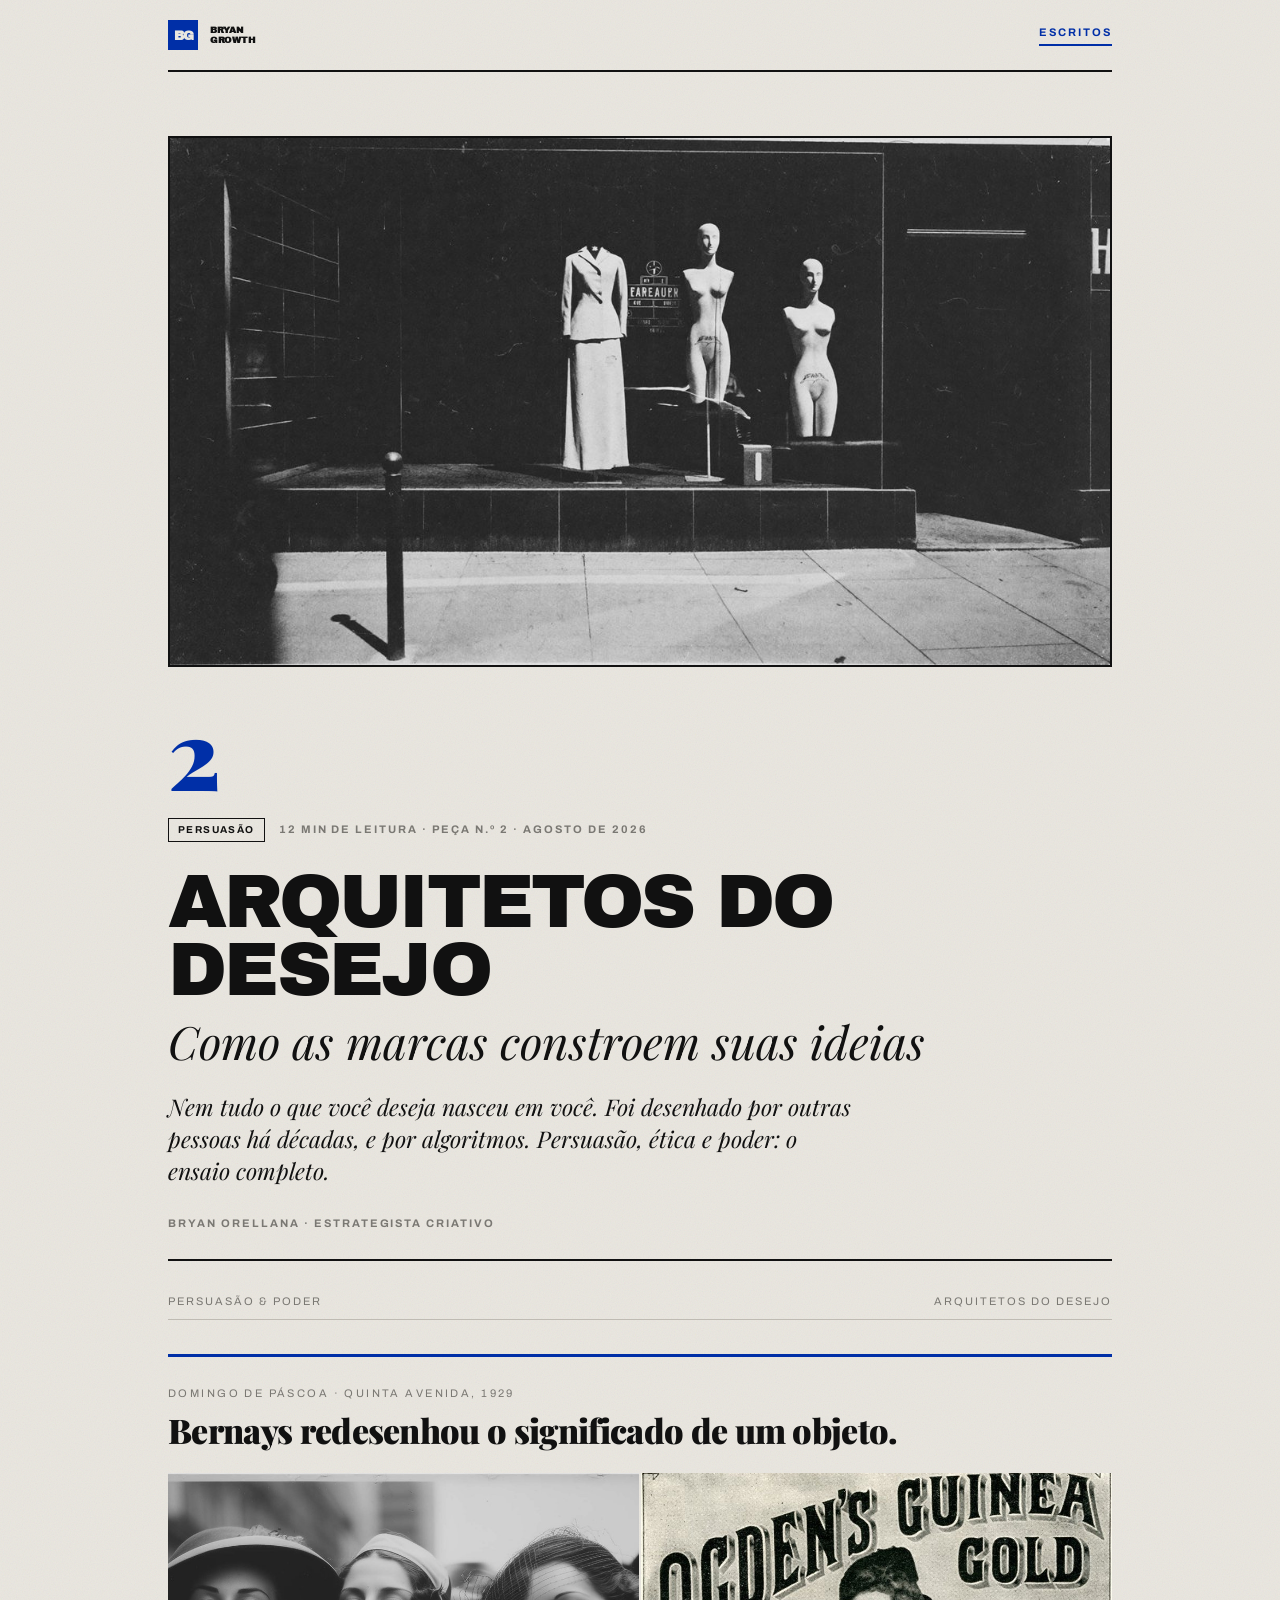
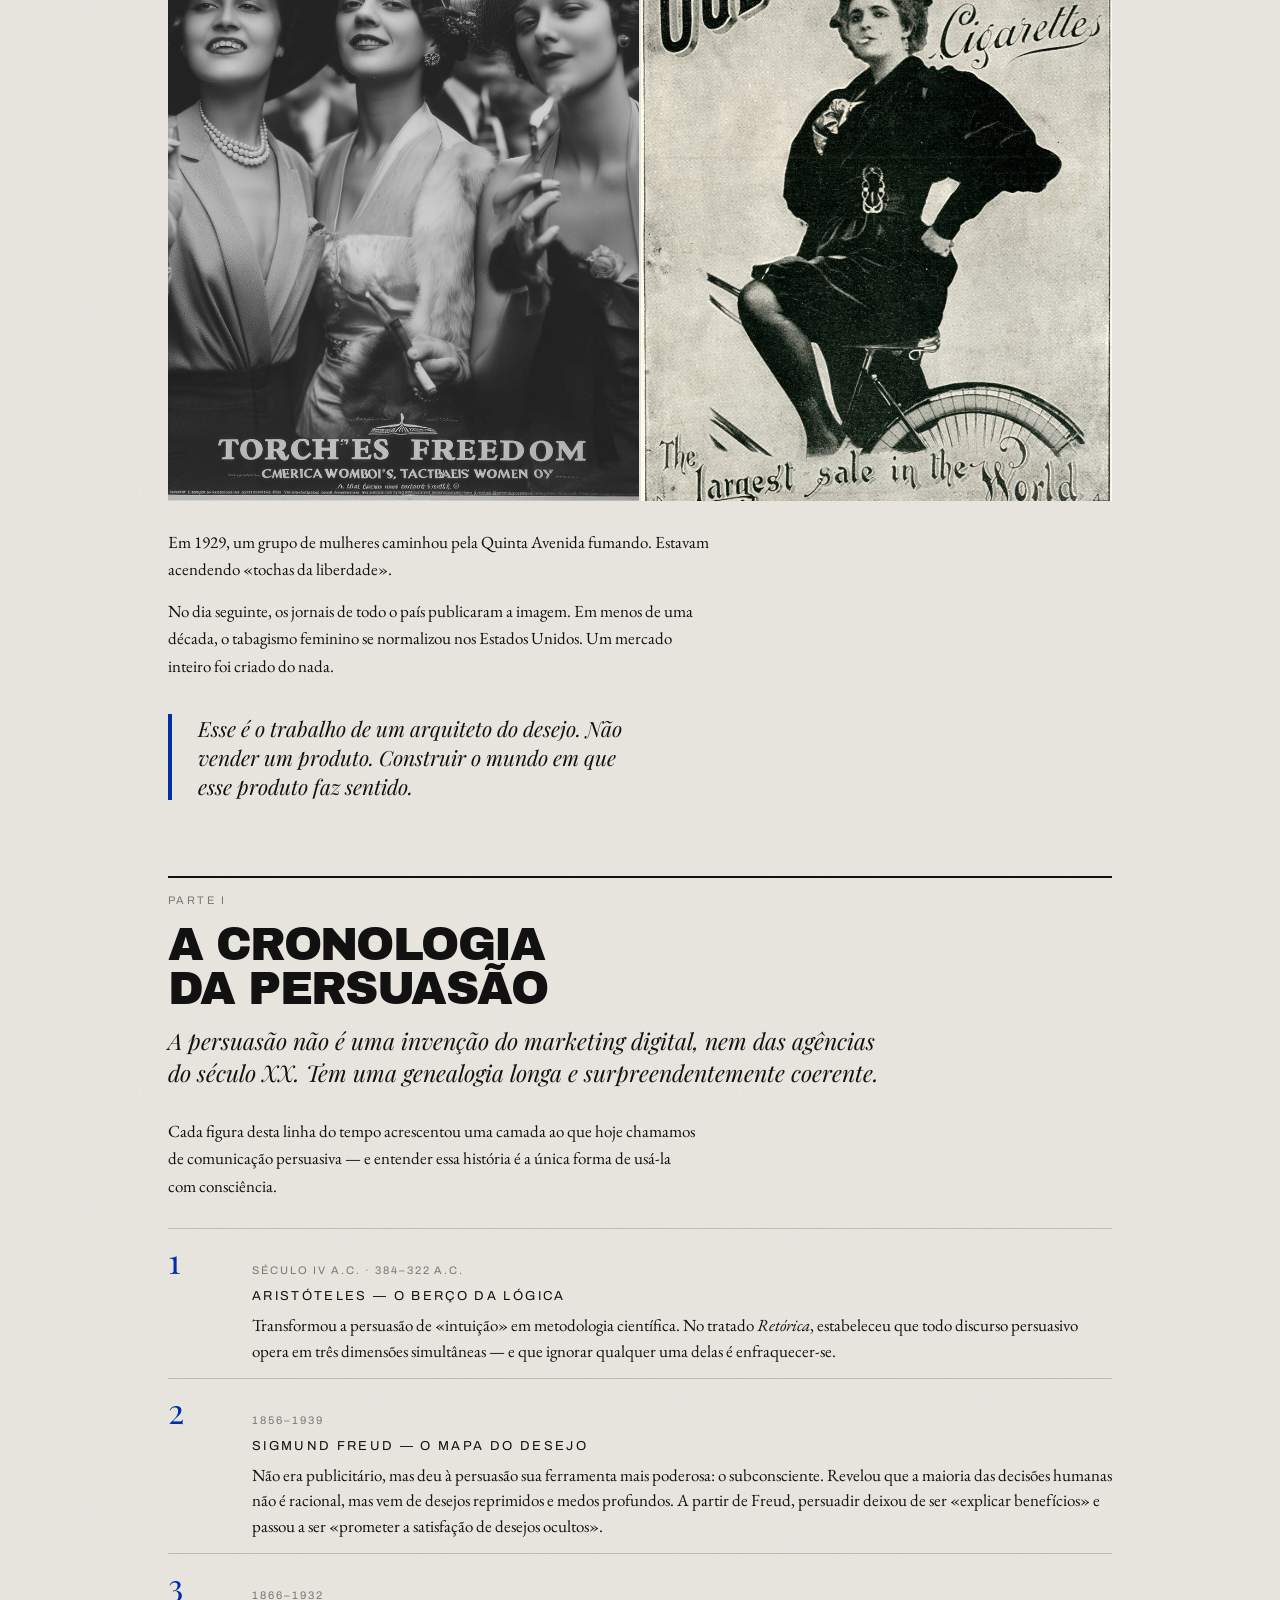
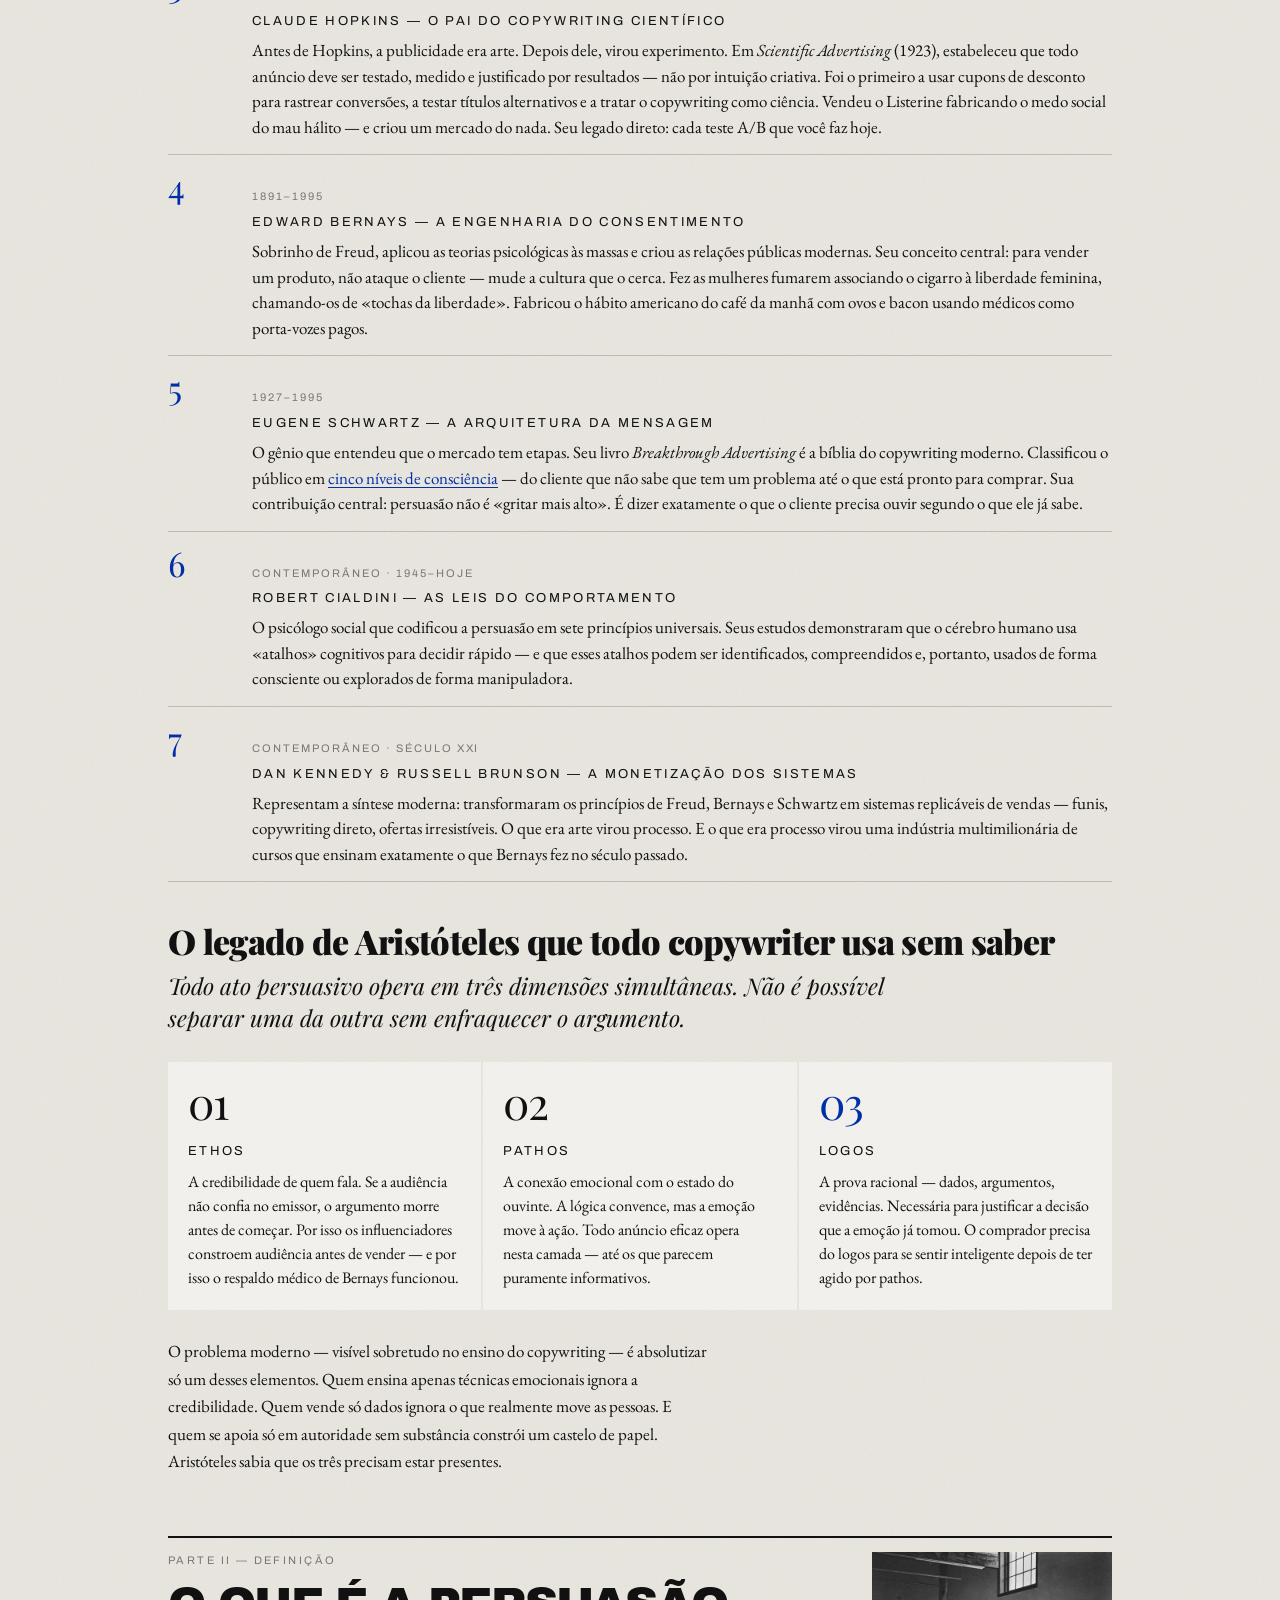
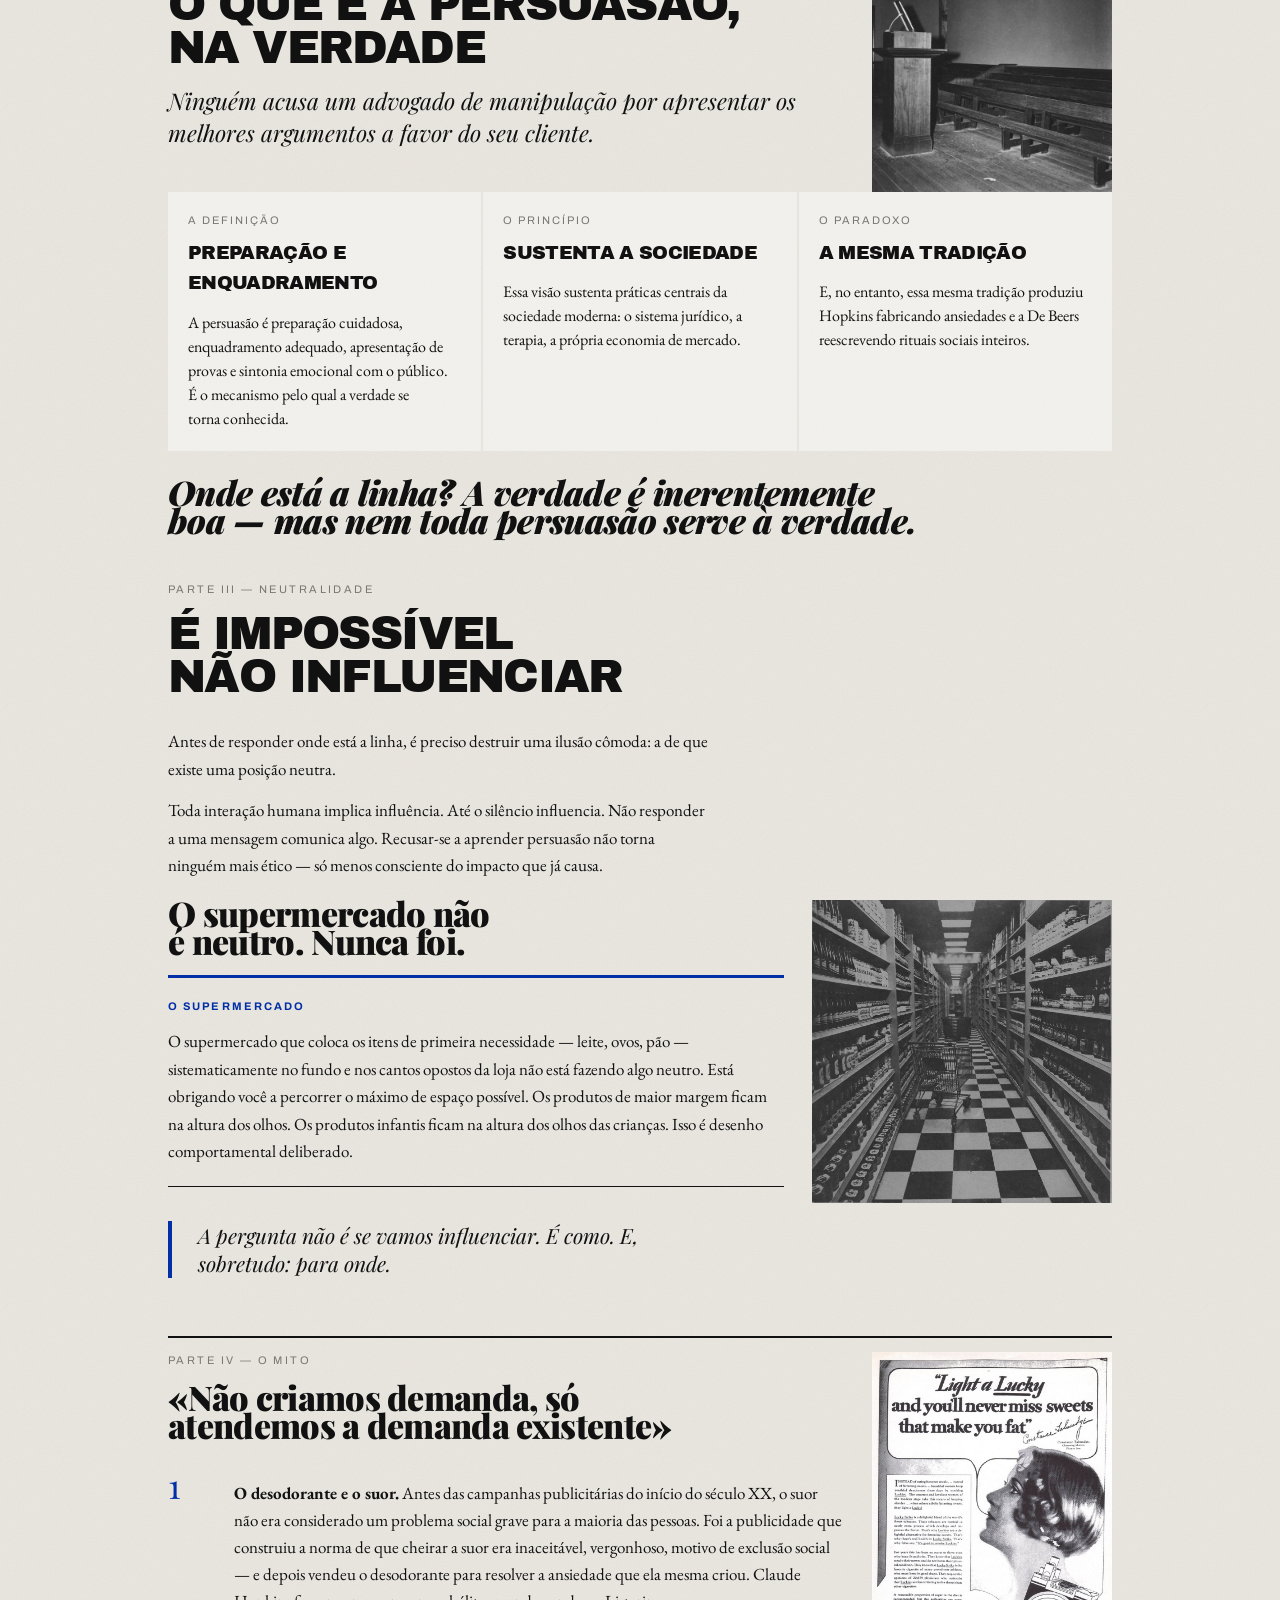
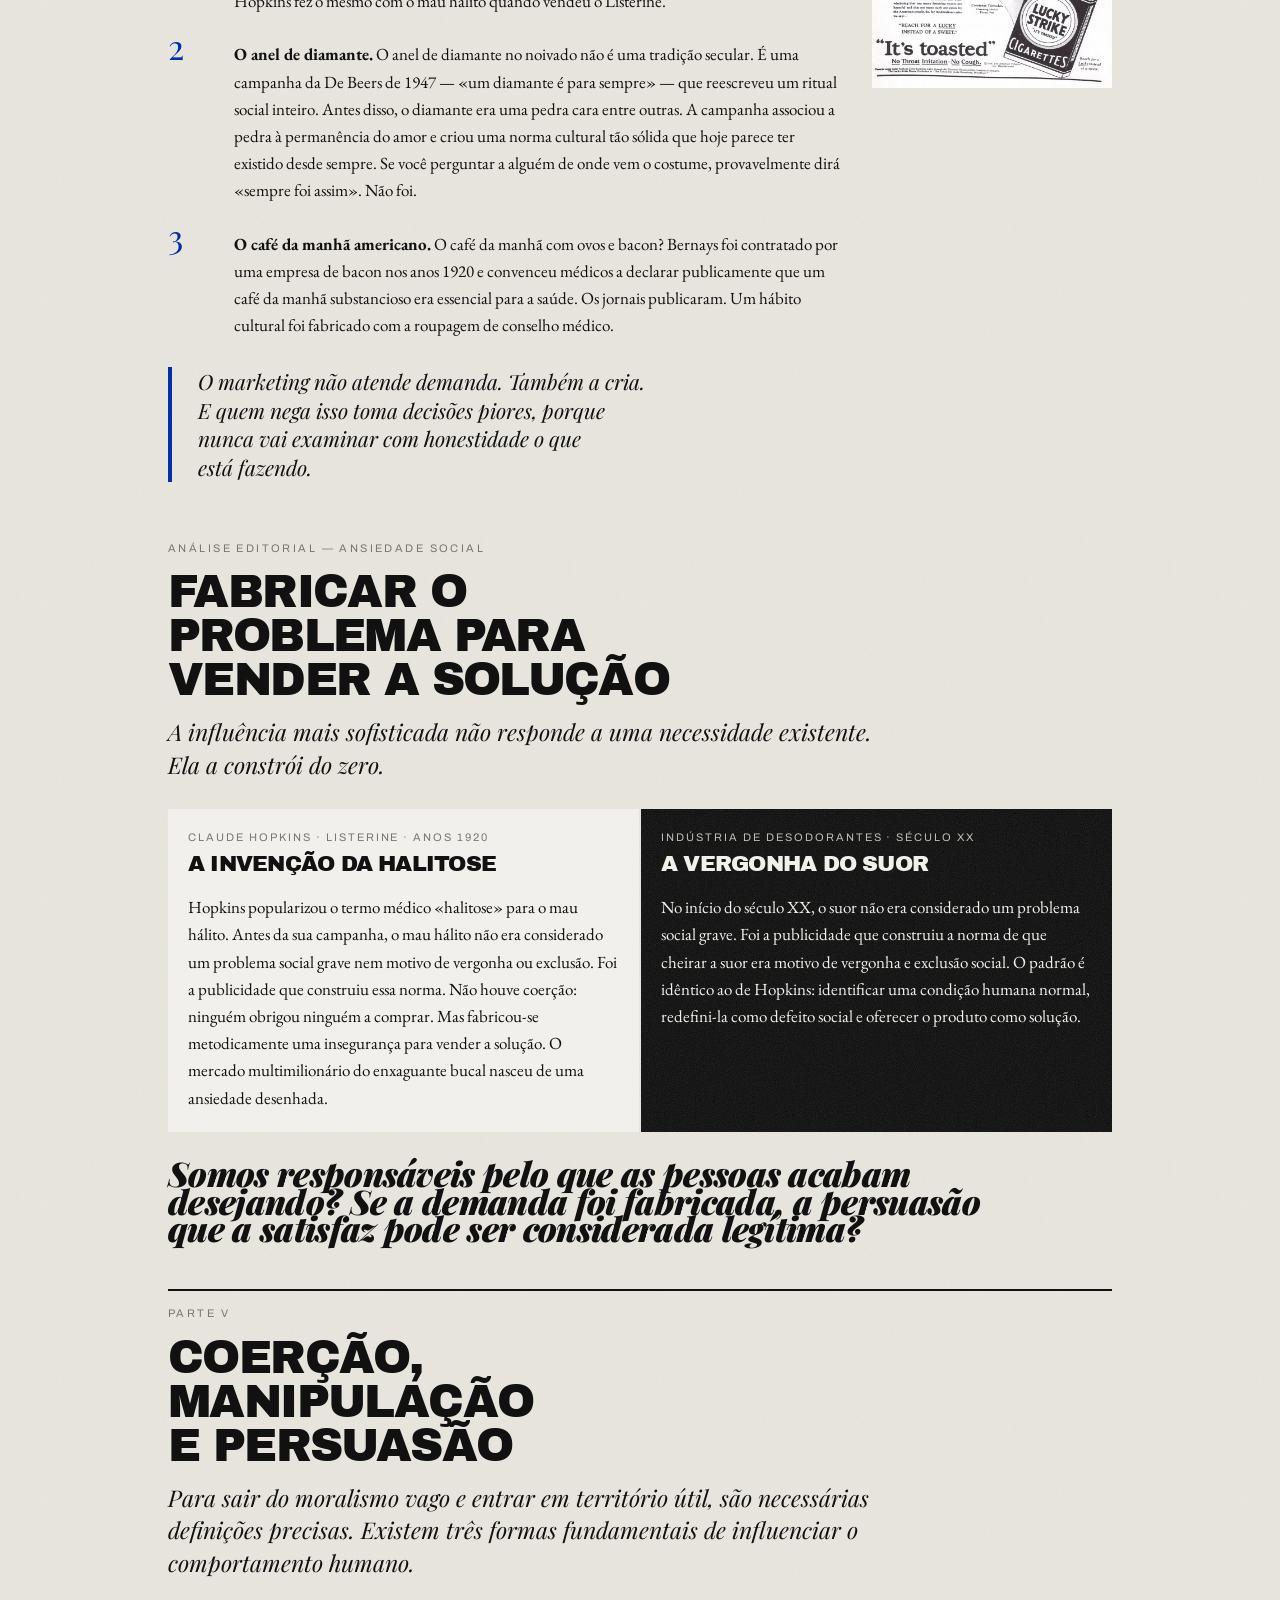
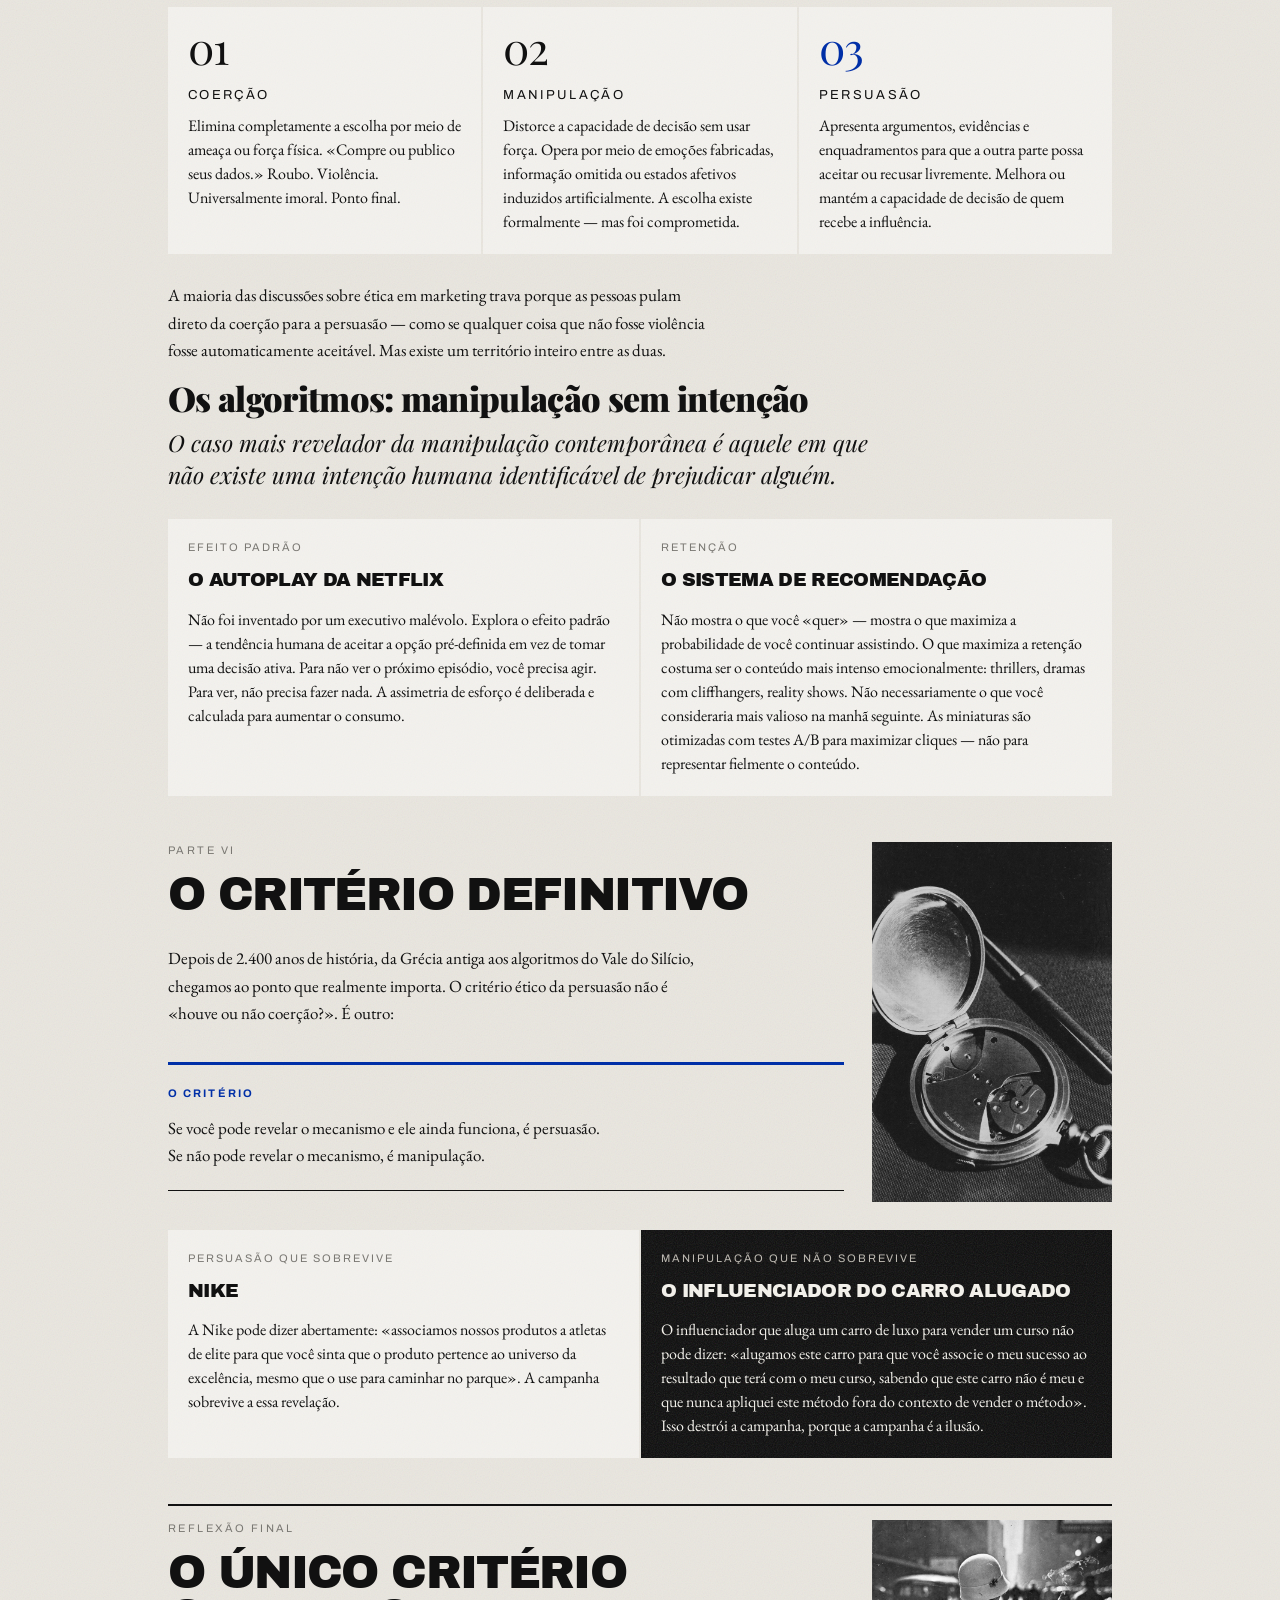
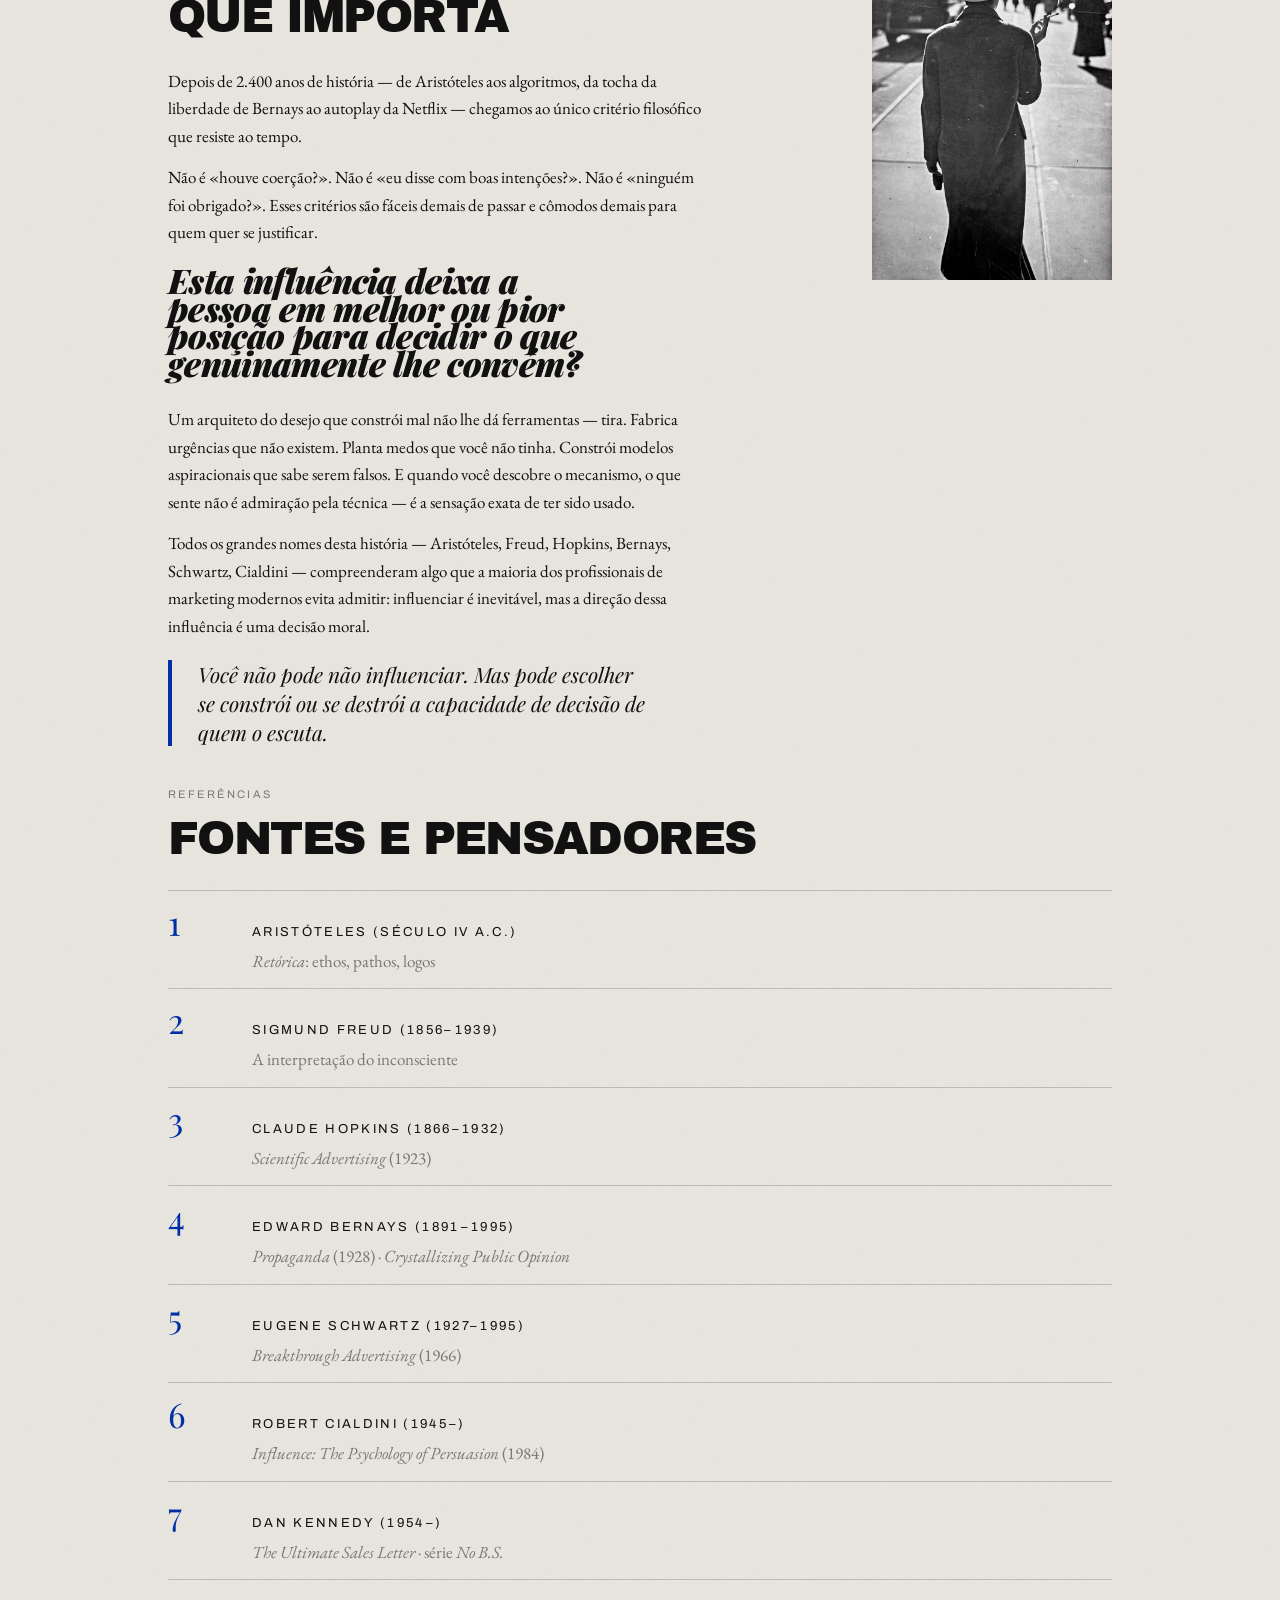
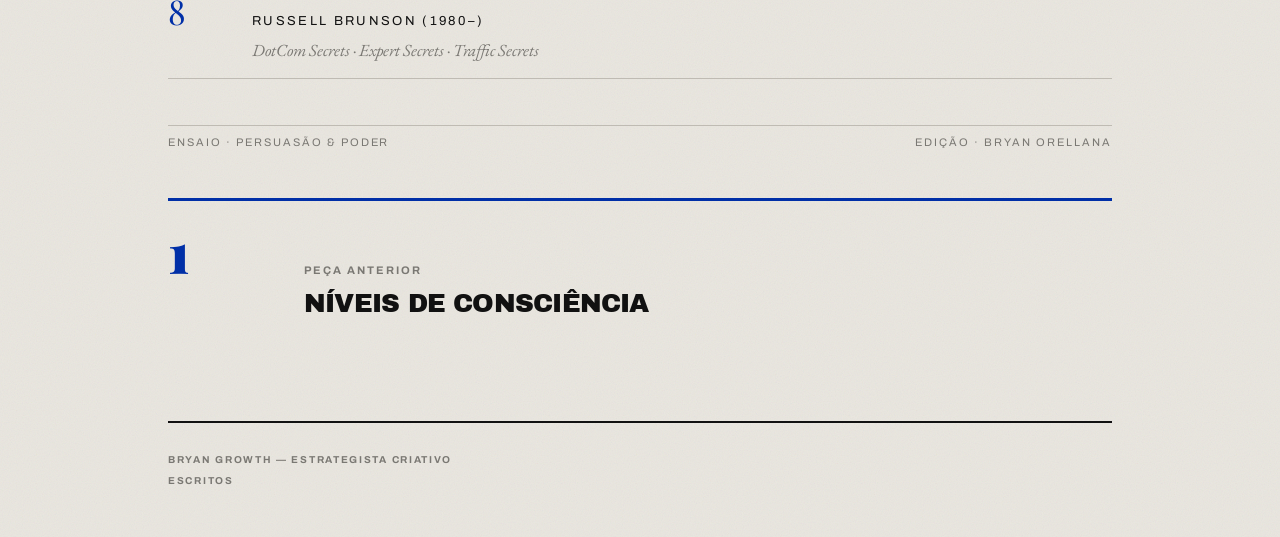
==== commit abb4677c: "Peça 2: «Torches of Freedom» e Ogden's juntas na abertura, como no original Lucky Strike passa à Par" ====
--- a/escritos/arquitetos-do-desejo/index.html
+++ b/escritos/arquitetos-do-desejo/index.html
@@ -67,19 +67,20 @@
       <!-- Abertura: Domingo de Páscoa -->
       <section id="domingo-de-pascoa" class="disciplinas">
         <hr class="filete filete--acento">
-        <div class="lado-foto">
-          <div>
-            <div class="sec-cab">
-              <div class="kicker kicker--ancho">Domingo de Páscoa · Quinta Avenida, 1929</div>
-              <h2 class="titular titular--didona titular--golpe">Bernays redesenhou o significado de um objeto.</h2>
-            </div>
-            <p class="cuerpo">Em 1929, um grupo de mulheres caminhou pela Quinta Avenida fumando. Estavam acendendo «tochas da liberdade».</p>
-            <p class="cuerpo">No dia seguinte, os jornais de todo o país publicaram a imagem. Em menos de uma década, o tabagismo feminino se normalizou nos Estados Unidos. Um mercado inteiro foi criado do nada.</p>
-            <figure class="cita">
-              <blockquote><p class="cita__texto">Esse é o trabalho de um arquiteto do desejo. Não vender um produto. Construir o mundo em que esse produto faz sentido.</p></blockquote>
-            </figure>
-          </div>
-          <div class="lado-foto__foto"><img class="foto" src="imagens/img-2.jpg" alt="Anúncio da Lucky Strike de 1929: «Reach for a Lucky instead of a sweet»" width="856" height="1200" loading="lazy"></div>
+        <div class="sec-cab">
+          <div class="kicker kicker--ancho">Domingo de Páscoa · Quinta Avenida, 1929</div>
+          <h2 class="titular titular--didona titular--golpe">Bernays redesenhou o significado de um objeto.</h2>
+        </div>
+        <div class="mosaico mosaico--2 fotos-abertura">
+          <img class="foto" src="imagens/img-8.jpg" alt="«Torches of Freedom»: três mulheres fumando na Quinta Avenida, 1929" width="1200" height="1200" loading="lazy">
+          <img class="foto" src="imagens/img-3.jpg" alt="Anúncio da Ogden's Guinea Gold Cigarettes, fim do século XIX" width="862" height="1200" loading="lazy">
+        </div>
+        <div class="texto">
+          <p class="cuerpo">Em 1929, um grupo de mulheres caminhou pela Quinta Avenida fumando. Estavam acendendo «tochas da liberdade».</p>
+          <p class="cuerpo">No dia seguinte, os jornais de todo o país publicaram a imagem. Em menos de uma década, o tabagismo feminino se normalizou nos Estados Unidos. Um mercado inteiro foi criado do nada.</p>
+          <figure class="cita" style="margin-bottom:0">
+            <blockquote><p class="cita__texto">Esse é o trabalho de um arquiteto do desejo. Não vender um produto. Construir o mundo em que esse produto faz sentido.</p></blockquote>
+          </figure>
         </div>
       </section>
 
@@ -267,7 +268,7 @@
               <blockquote><p class="cita__texto">O marketing não atende demanda. Também a cria. E quem nega isso toma decisões piores, porque nunca vai examinar com honestidade o que está fazendo.</p></blockquote>
             </figure>
           </div>
-          <div class="lado-foto__foto"><img class="foto" src="imagens/img-3.jpg" alt="Anúncio da Ogden's Guinea Gold Cigarettes, fim do século XIX" width="862" height="1200" loading="lazy"></div>
+          <div class="lado-foto__foto"><img class="foto" src="imagens/img-2.jpg" alt="Anúncio da Lucky Strike de 1929: «Reach for a Lucky instead of a sweet»" width="856" height="1200" loading="lazy"></div>
         </div>
       </section>
 
--- a/assets/css/bryan-growth.css
+++ b/assets/css/bryan-growth.css
@@ -463,3 +463,9 @@
   .encabezado{gap:var(--e-4)}
   .encabezado__nav{gap:var(--e-5)}
 }
+
+/* Fotos de abertura lado a lado (peça 2) */
+.fotos-abertura{margin:0 0 28px}
+.fotos-abertura .foto{height:auto;aspect-ratio:3/4;object-fit:cover}
+@media (max-width:719px){.fotos-abertura{grid-template-columns:1fr 1fr}}
+.disciplinas .mosaico.fotos-abertura{grid-template-columns:1fr 1fr;margin:0 0 28px}
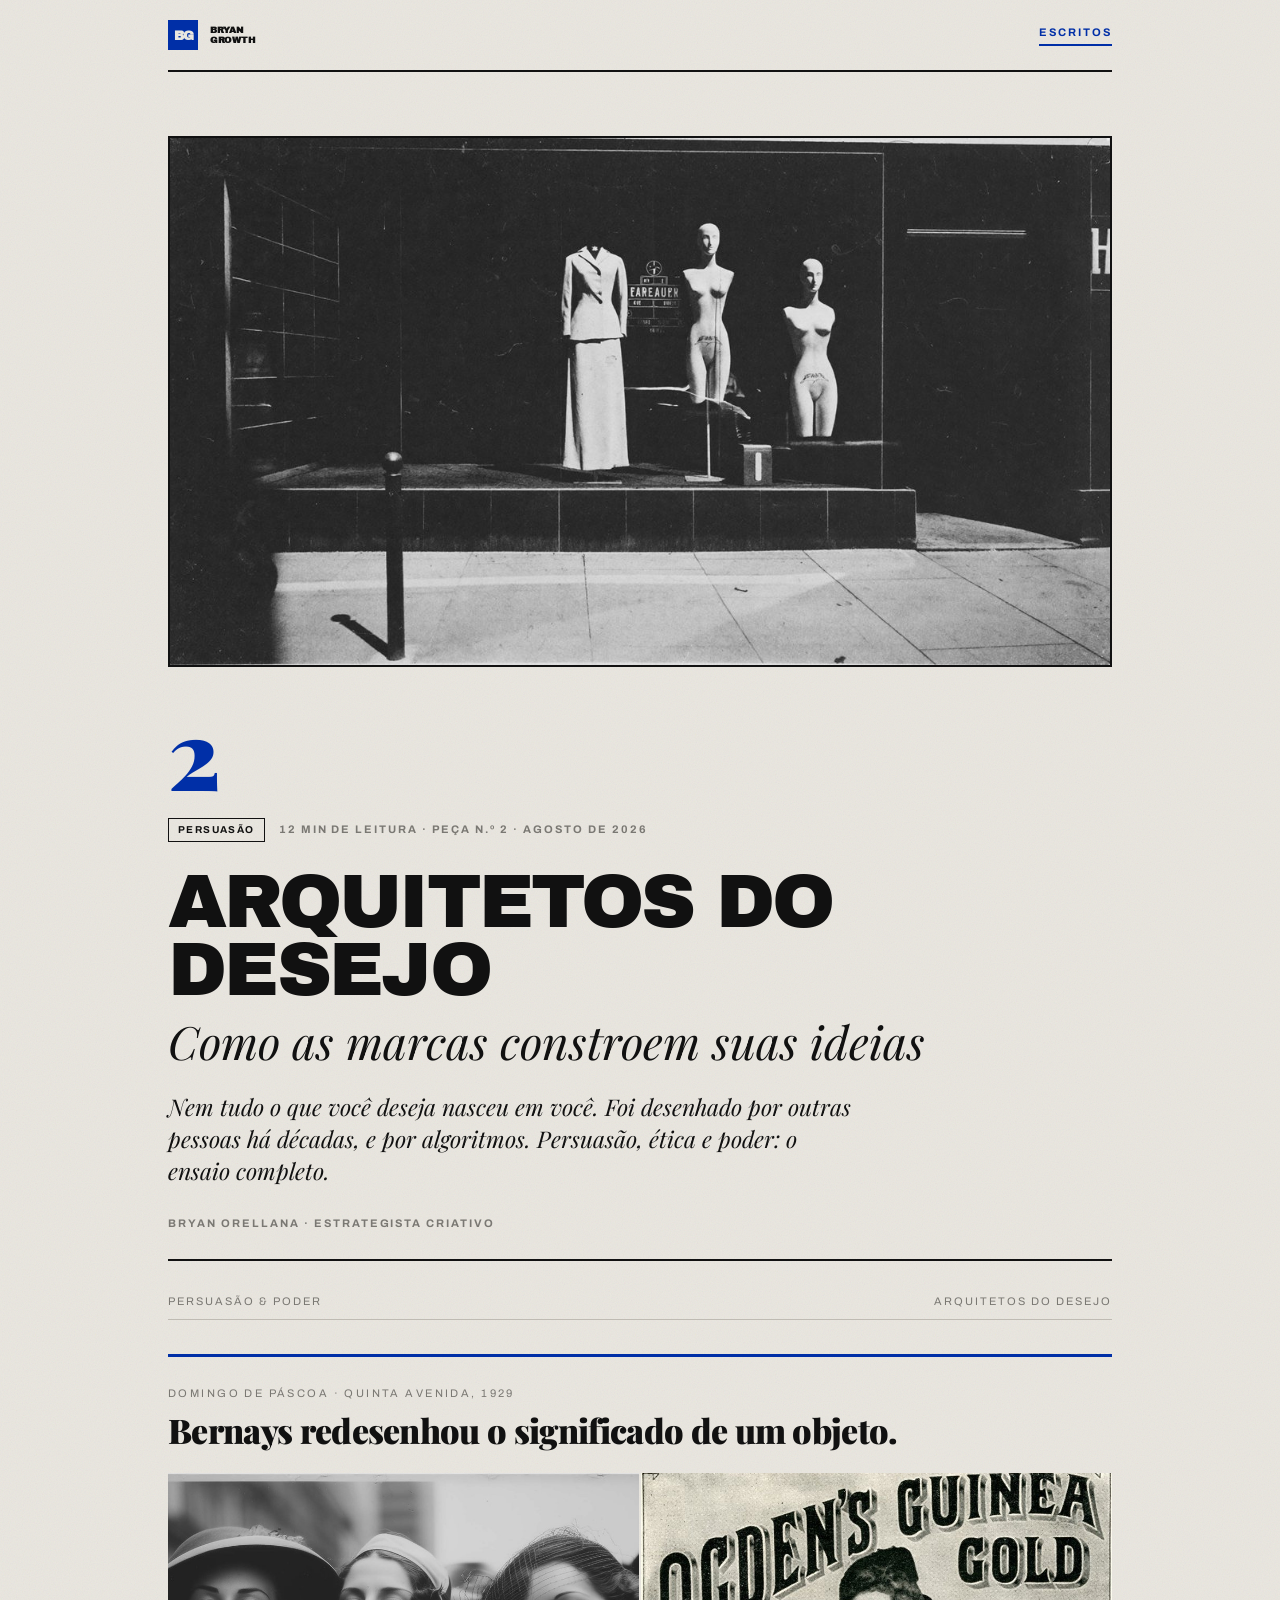
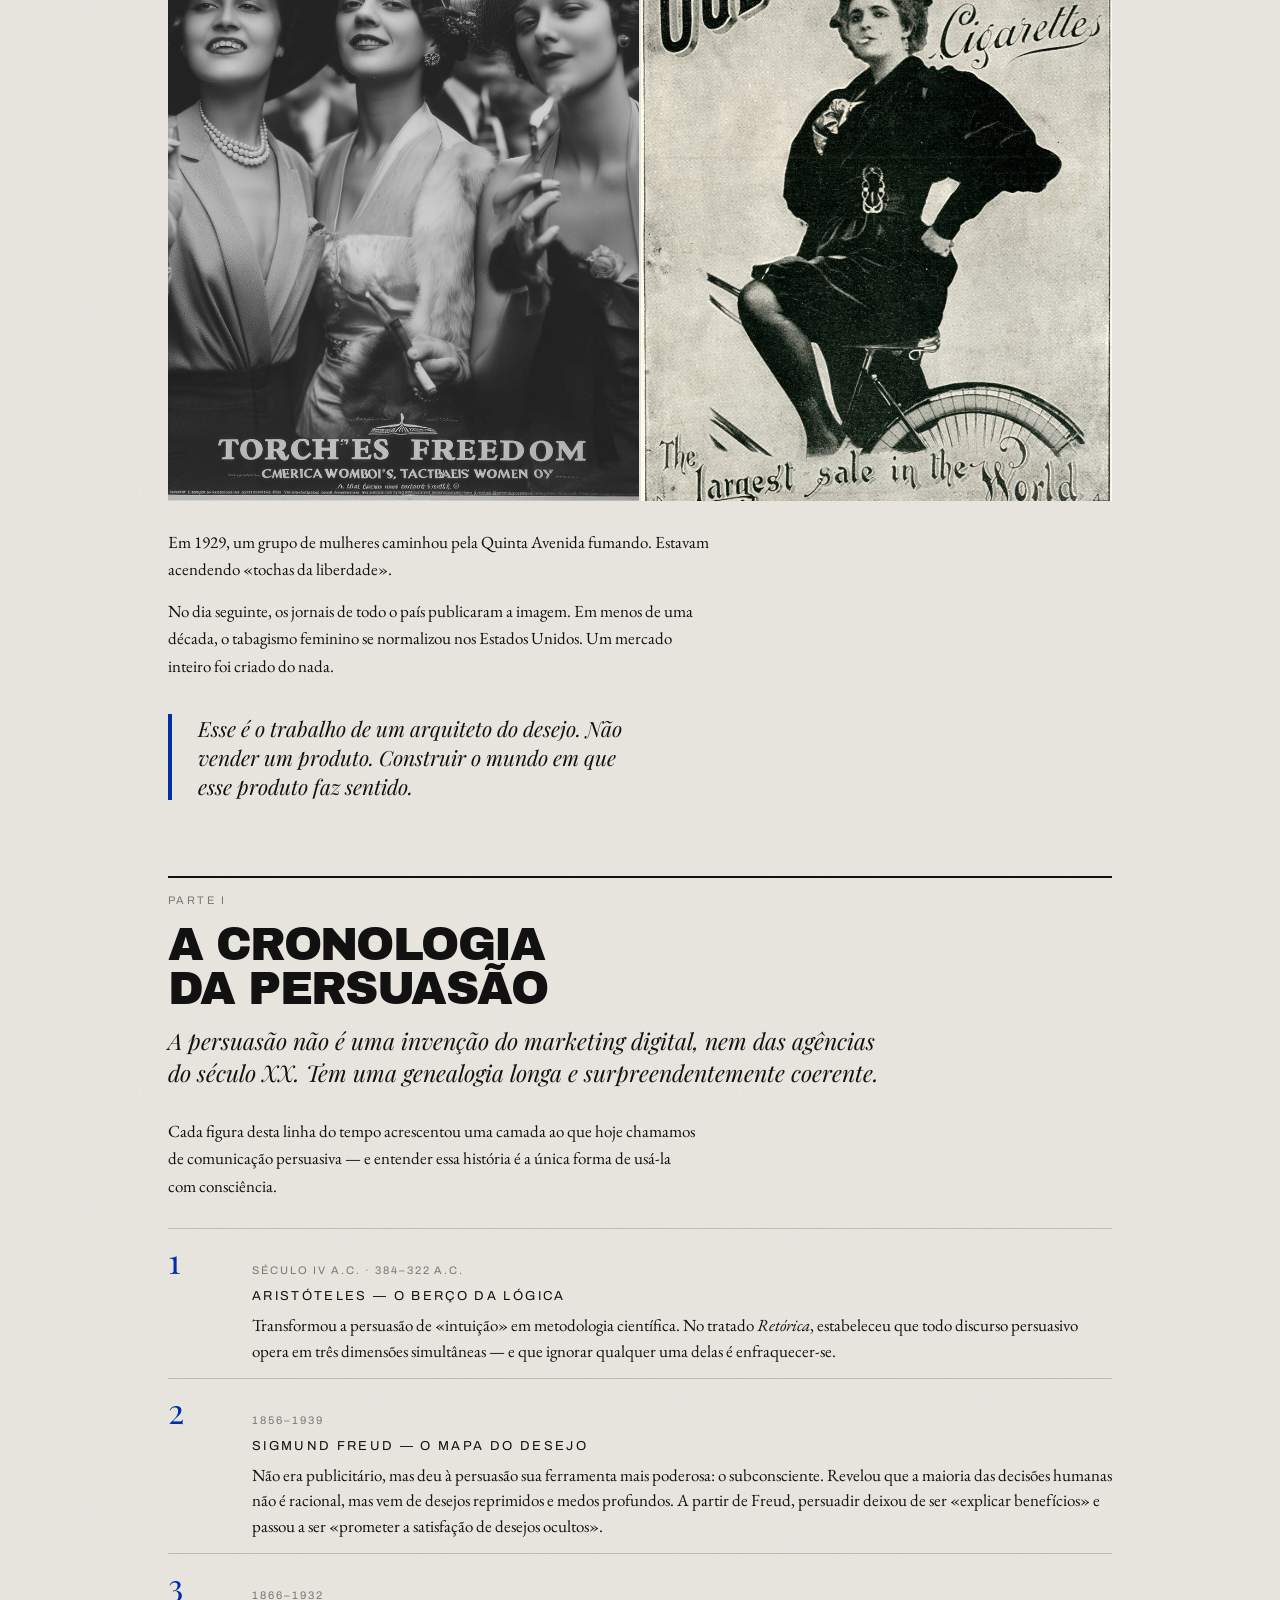
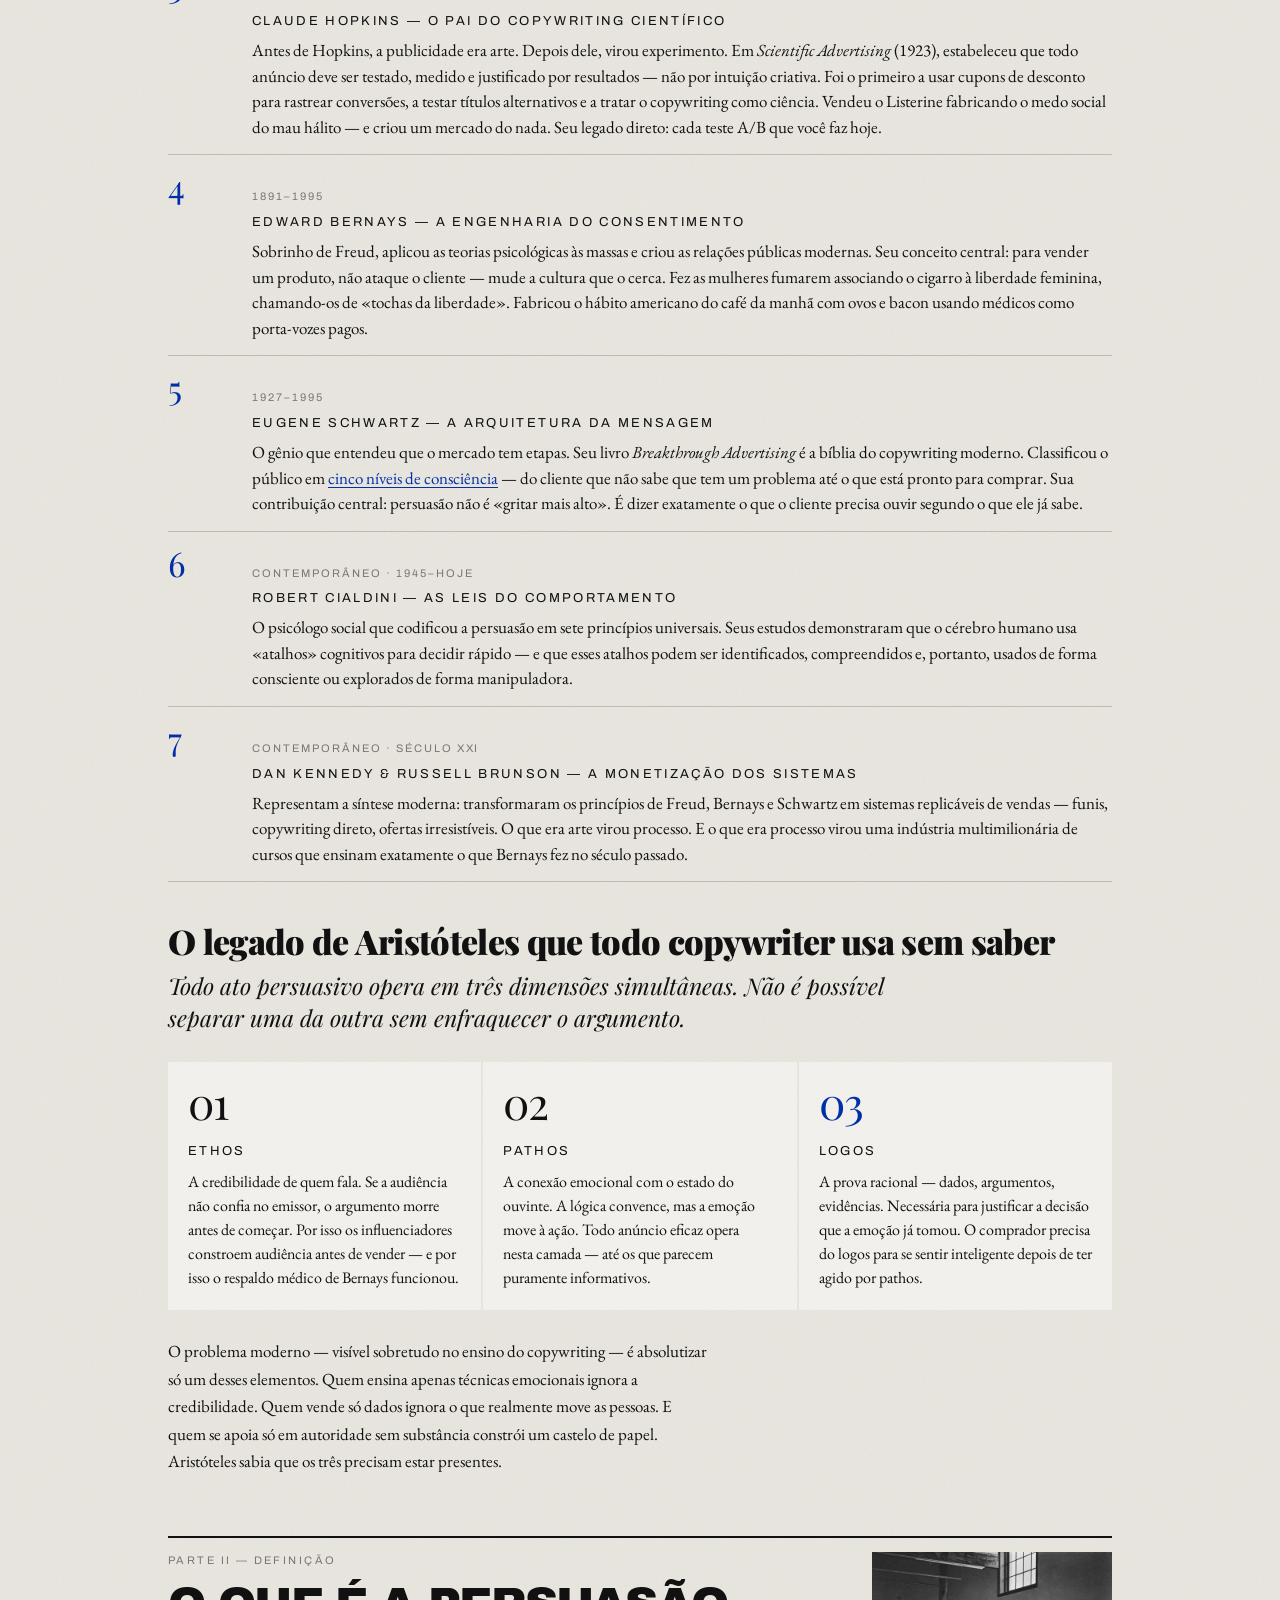
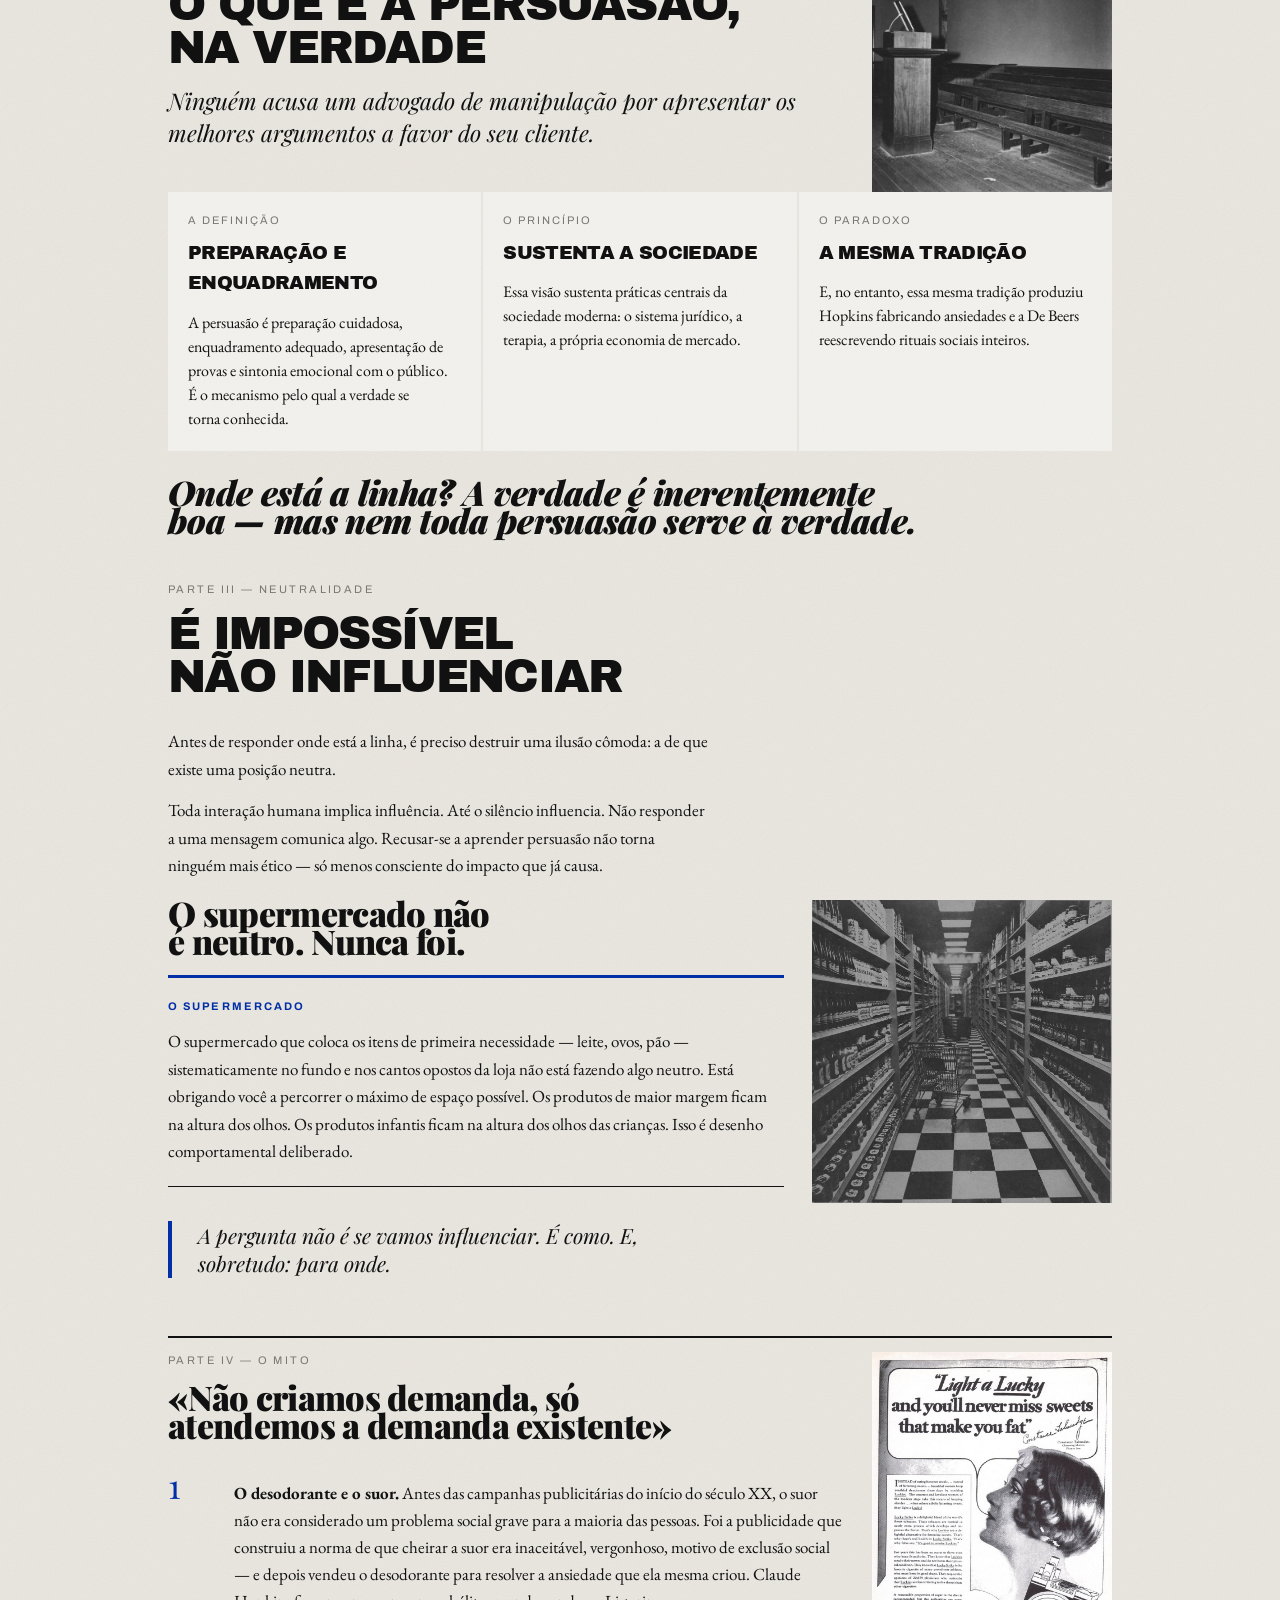
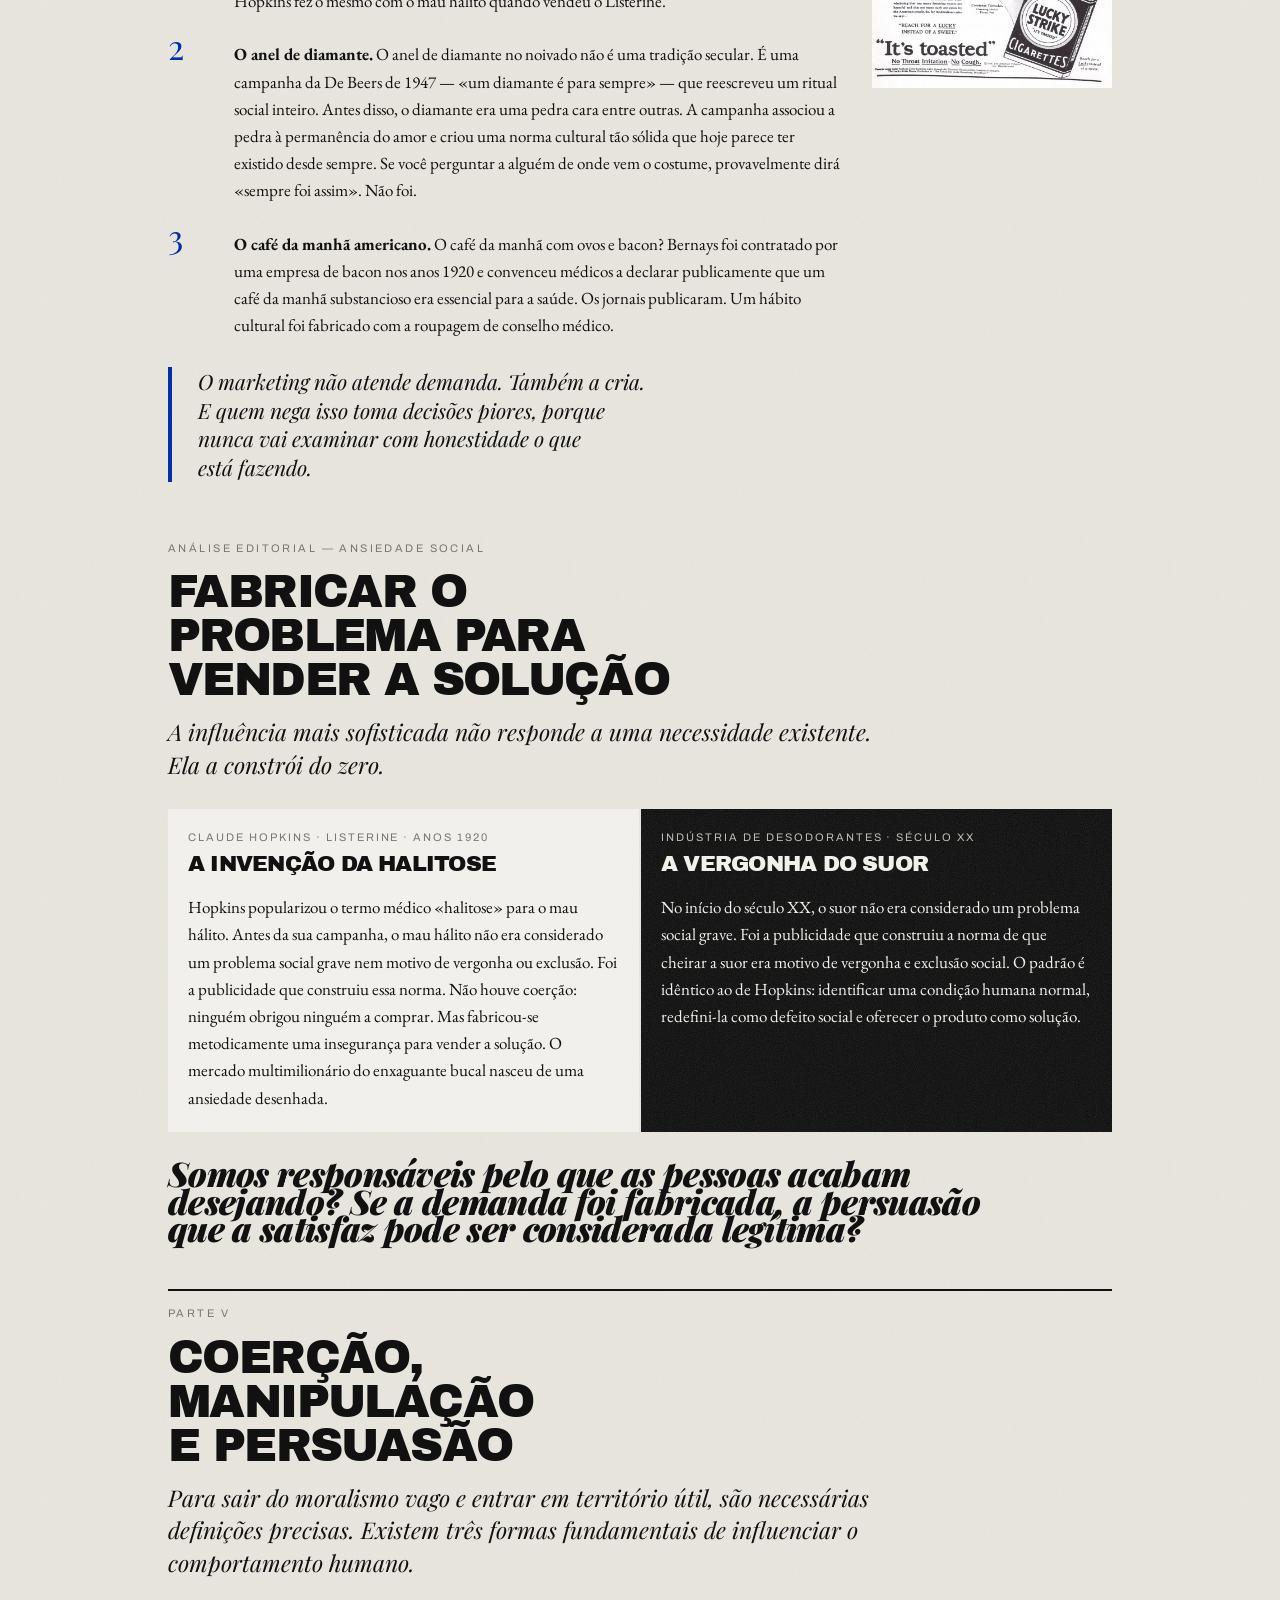
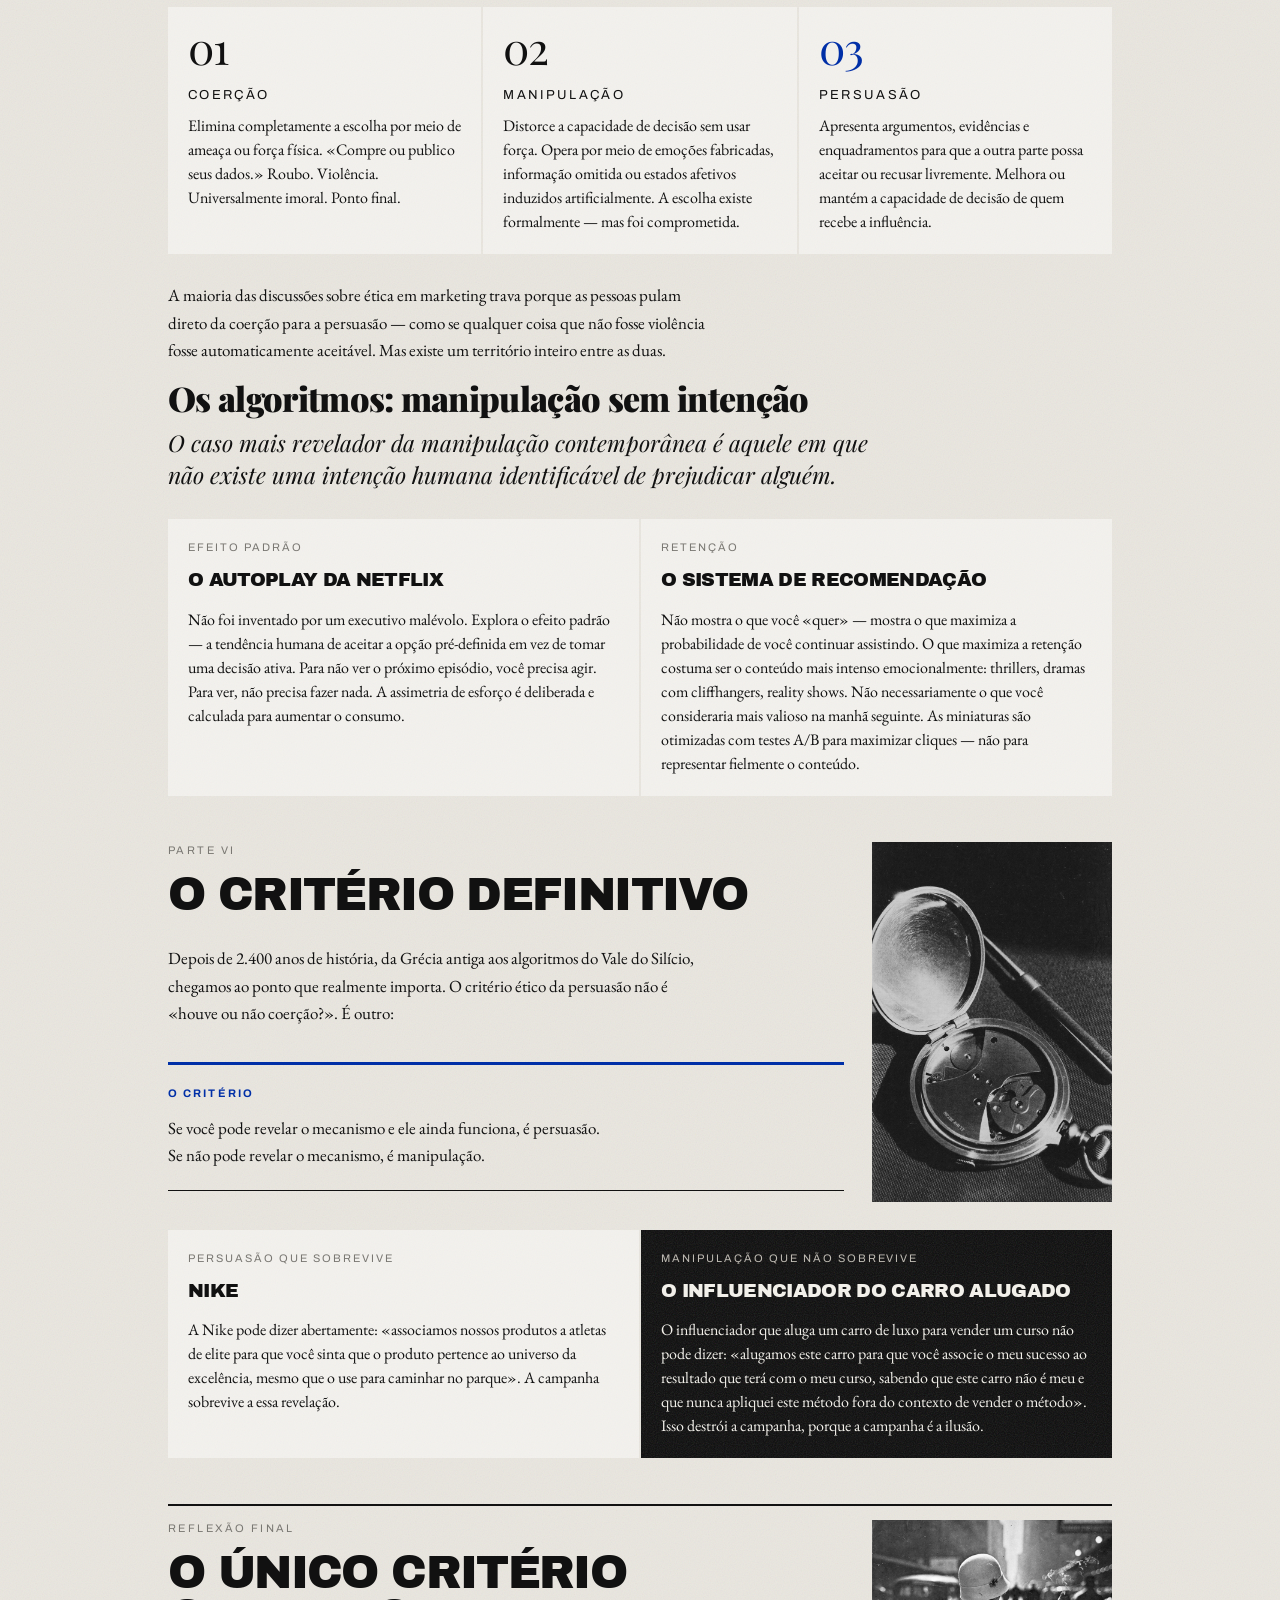
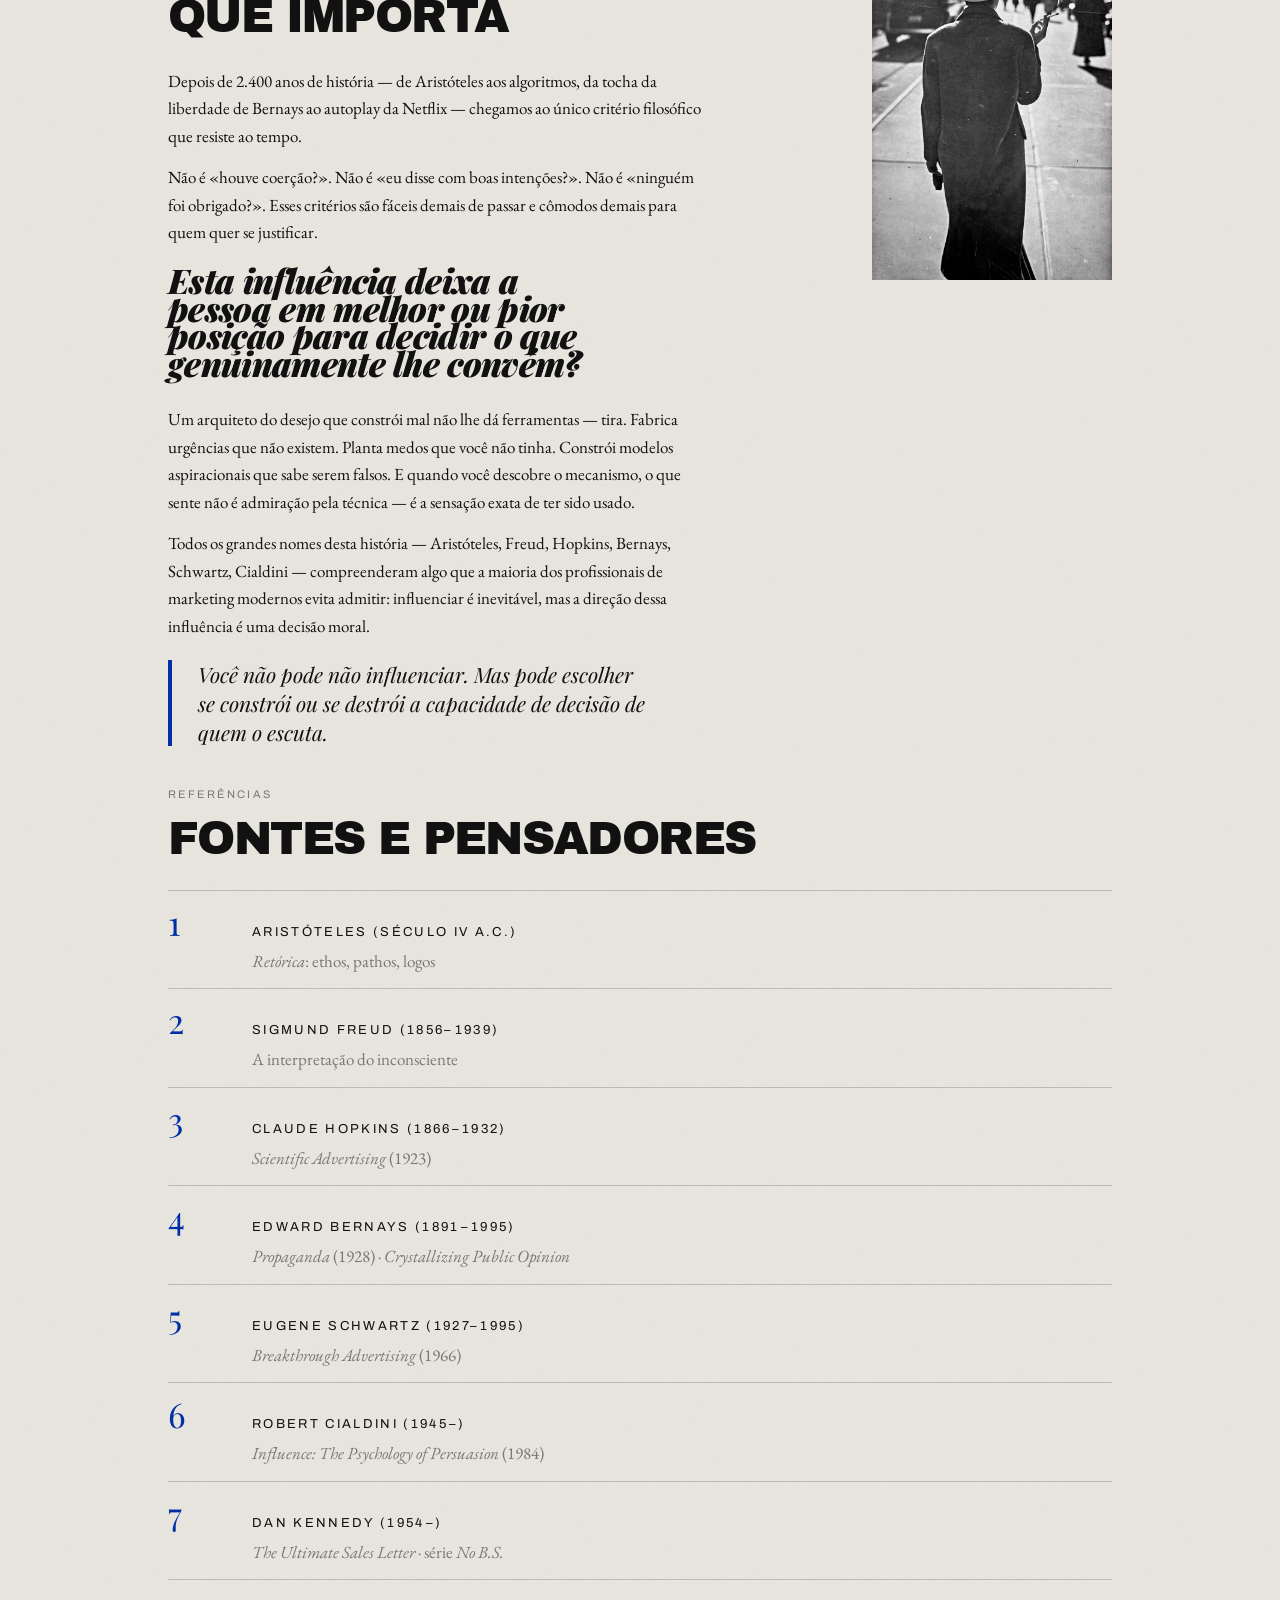
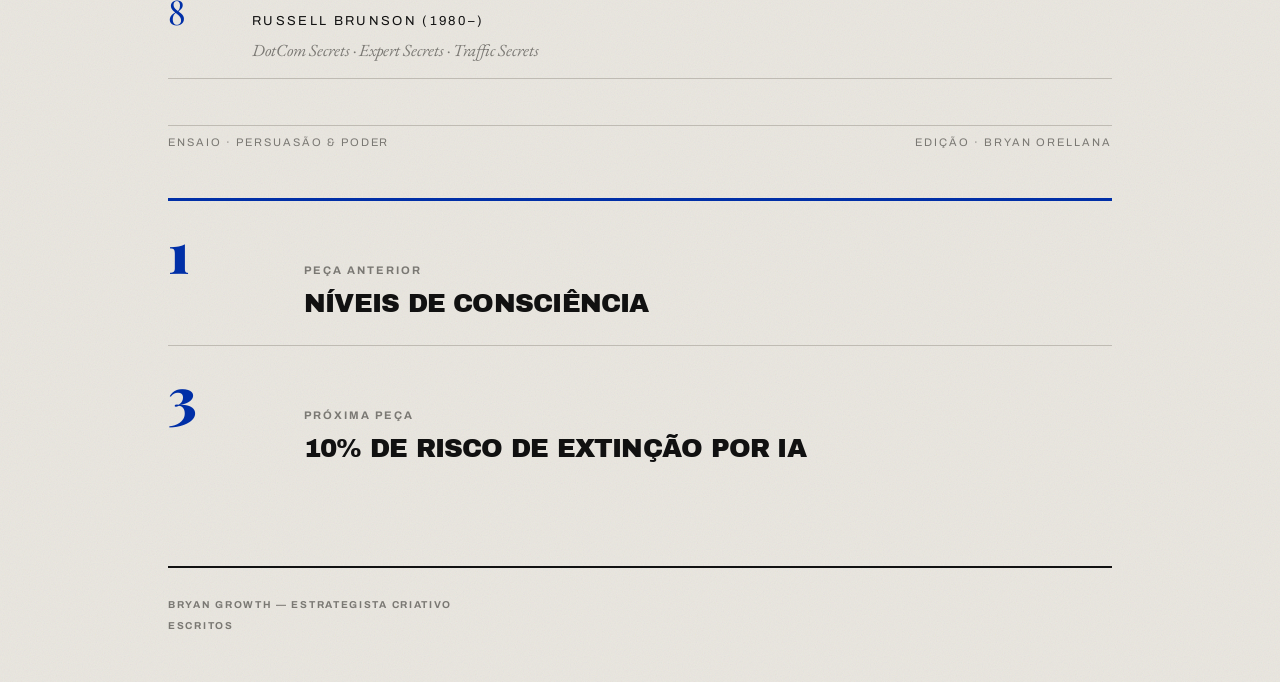
==== commit fa5d6830: "Peça n.º 3: 10% de risco de extinção por IA Ensaio sobre risco sistêmico (Manhattan x IA), supervisã" ====
--- a/escritos/arquitetos-do-desejo/index.html
+++ b/escritos/arquitetos-do-desejo/index.html
@@ -433,6 +433,13 @@
         <span class="siguiente__titulo">Níveis de consciência</span>
       </span>
     </a>
+    <a class="siguiente" href="../risco-de-extincao/" style="border-top:1px solid var(--gris-claro)">
+      <span class="siguiente__n" aria-hidden="true">3</span>
+      <span>
+        <span class="versalita versalita--gris">Próxima peça</span>
+        <span class="siguiente__titulo">10% de risco de extinção por IA</span>
+      </span>
+    </a>
     <footer class="pie-de-pagina">
       <div>Bryan Growth — estrategista criativo</div>
       <div>Escritos</div>
--- a/assets/css/bryan-growth.css
+++ b/assets/css/bryan-growth.css
@@ -348,6 +348,26 @@
 .nivel__texto--tinta{color:var(--tinta)}
 .cierre{margin-top:28px}
 
+/* ---------- Estrutura de copy (peça 3) ---------- */
+/* Sobrancelha: versalita acima do número/título */
+.sobrancelha{font-family:var(--grotesca);font-weight:700;font-size:var(--t-versalita);text-transform:uppercase;letter-spacing:var(--track-versalita-ancha);color:var(--gris);margin:0 0 var(--e-4)}
+/* Balde: frase-ponte curta, sozinha, que puxa a leitura */
+.balde{font-family:var(--lectura);font-weight:600;font-size:20px;line-height:1.45;color:var(--tinta);margin:var(--e-7) 0;max-width:40ch}
+/* Subtítulo interno de uma parte */
+.subsec{font-family:var(--grotesca-negra);font-weight:400;font-size:18px;line-height:1.1;letter-spacing:var(--track-grotesca);text-transform:uppercase;margin:var(--e-9) 0 var(--e-3);padding-top:var(--e-4);border-top:1px solid var(--gris-claro);max-width:none}
+/* Foto larga 16:9 dentro do corpo */
+.foto--larga{aspect-ratio:16/9;height:auto;margin:var(--e-8) 0}
+/* Diálogo de abertura */
+.dialogo{font-family:var(--didona);font-style:italic;font-weight:900;font-size:clamp(28px,6vw,44px);line-height:1.05;letter-spacing:-.02em;margin:var(--e-6) 0;max-width:none}
+.dialogo span{display:block}
+.dialogo span + span{margin-top:var(--e-2)}
+/* Referências compactas */
+.referencias{counter-reset:ref}
+.refs{list-style:none;margin:0;padding:0;border-top:1px solid var(--gris-claro)}
+.refs li{counter-increment:ref;display:grid;grid-template-columns:34px 1fr;gap:var(--e-3);padding:var(--e-3) 0;border-bottom:1px solid var(--gris-claro);font-family:var(--lectura);font-size:var(--t-menor);line-height:1.45;color:var(--gris)}
+.refs li::before{content:counter(ref);font-family:var(--didona);font-weight:900;font-size:17px;line-height:1.2;color:var(--tinta)}
+.refs__grupo{font-family:var(--grotesca);font-weight:700;font-size:var(--t-versalita);text-transform:uppercase;letter-spacing:var(--track-versalita);color:var(--gris);margin:var(--e-8) 0 var(--e-3)}
+
 /* ============================================================
    ≥720px — maquetación de página (computador / tablet)
    ============================================================ */
@@ -456,6 +476,8 @@
   .dos-col .cuerpo{orphans:3;widows:3}
   .velo__kicker{font-size:11px}
 
+  .balde{font-size:21px}
+  .subsec{font-size:20px}
   .colofon{display:flex;justify-content:space-between;align-items:baseline;font-size:11px;padding-top:8px}
 }
 
